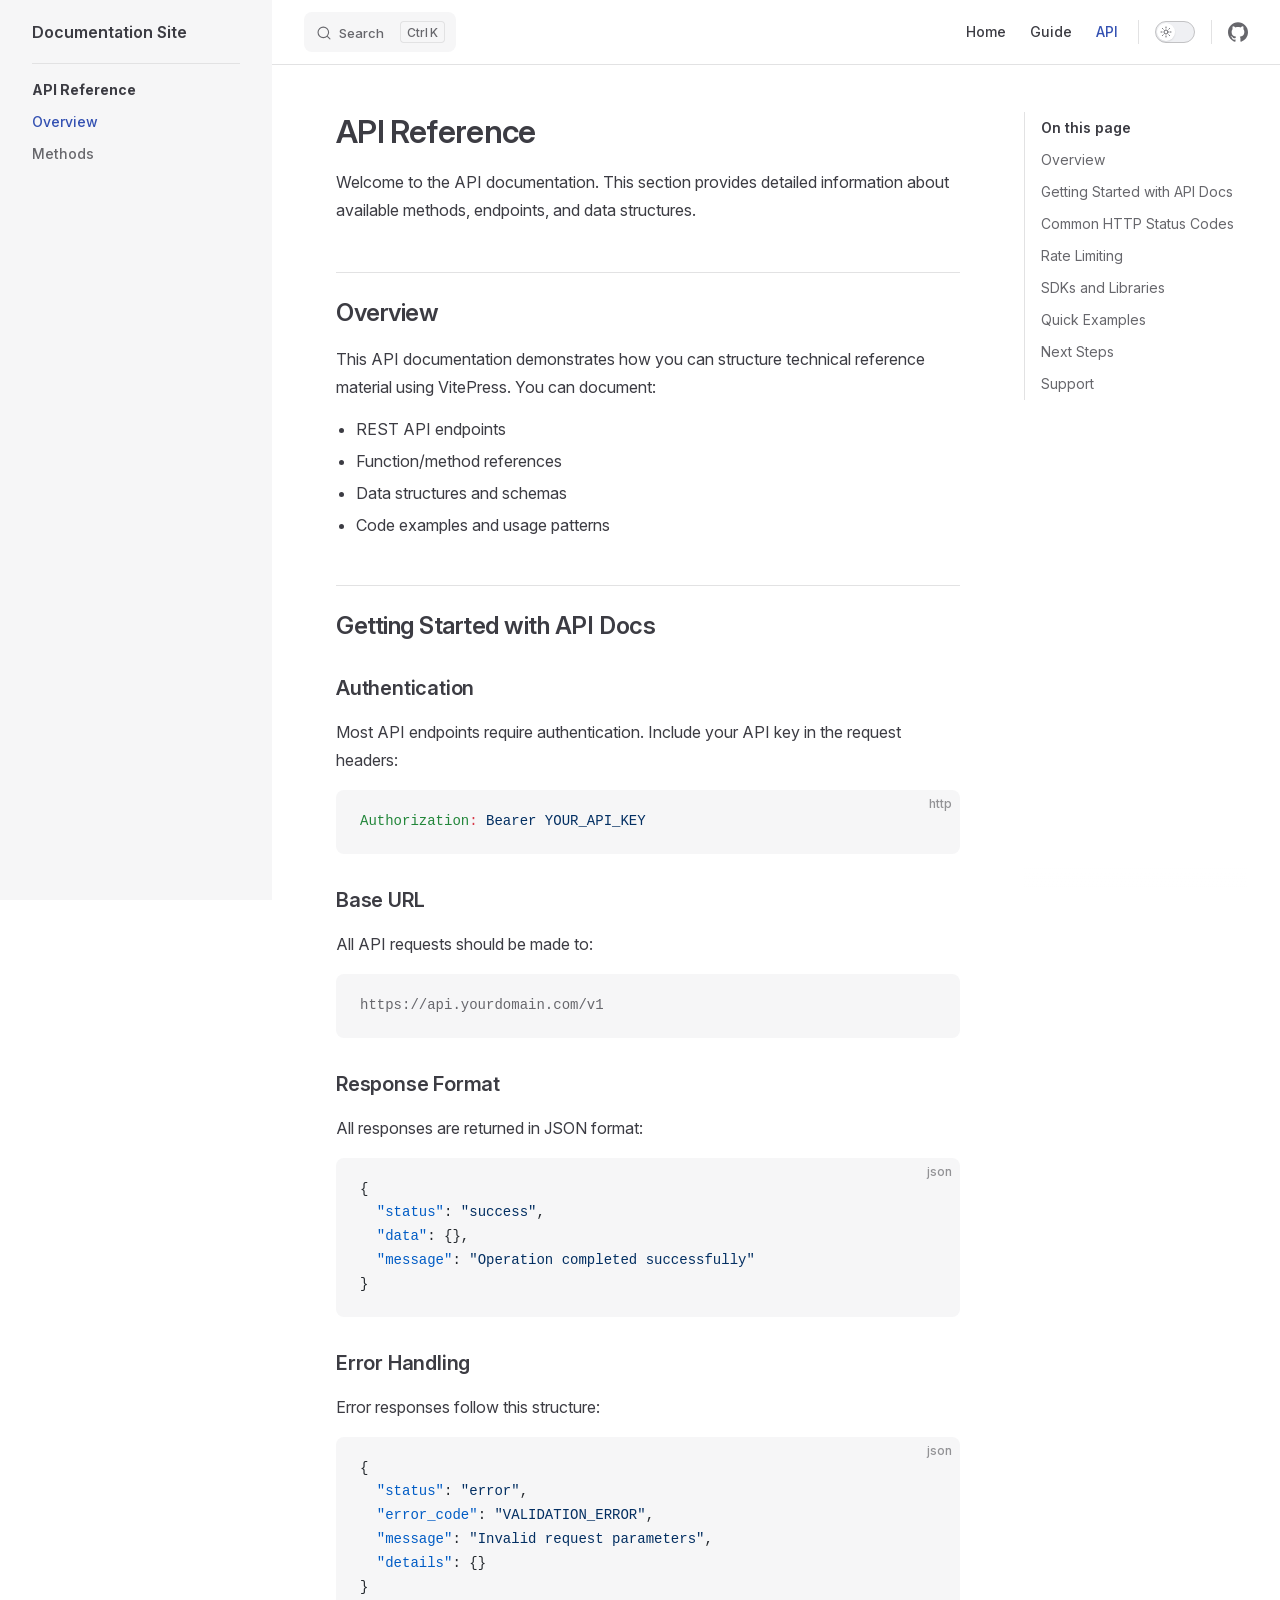
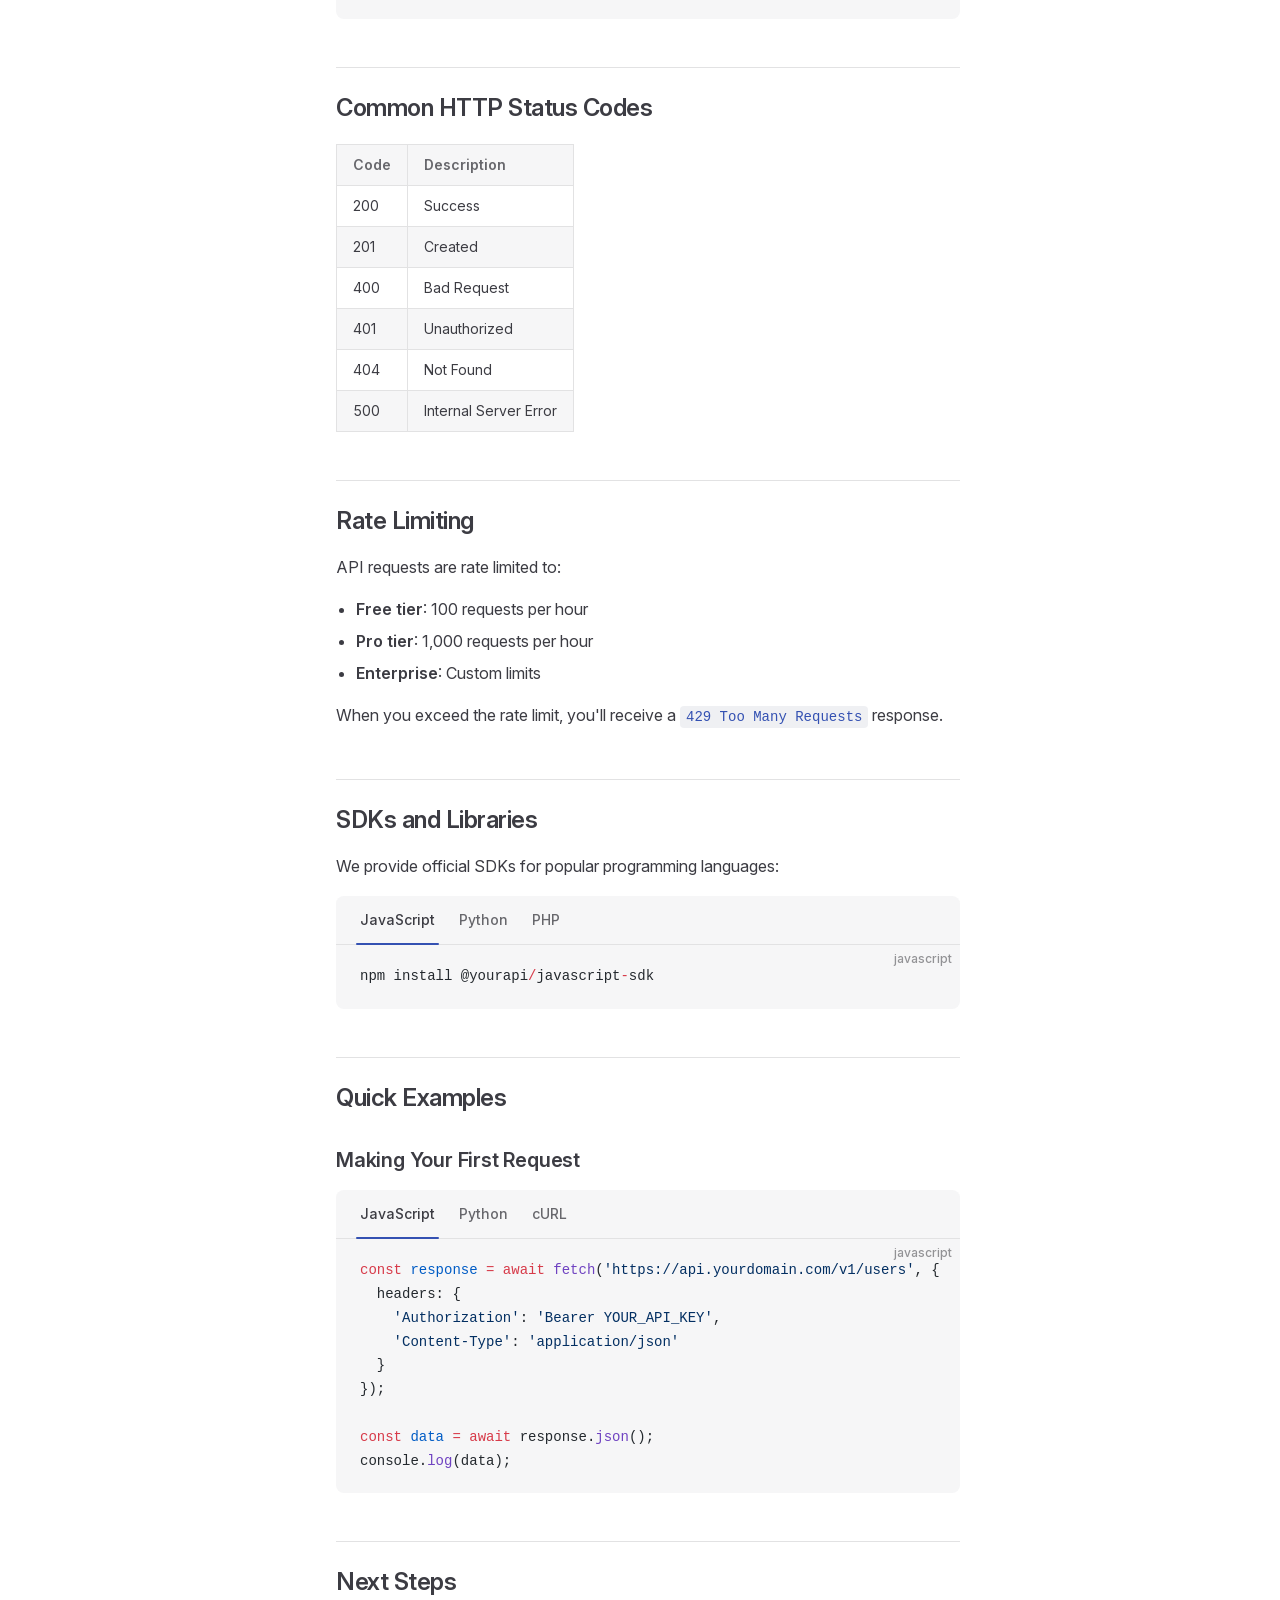
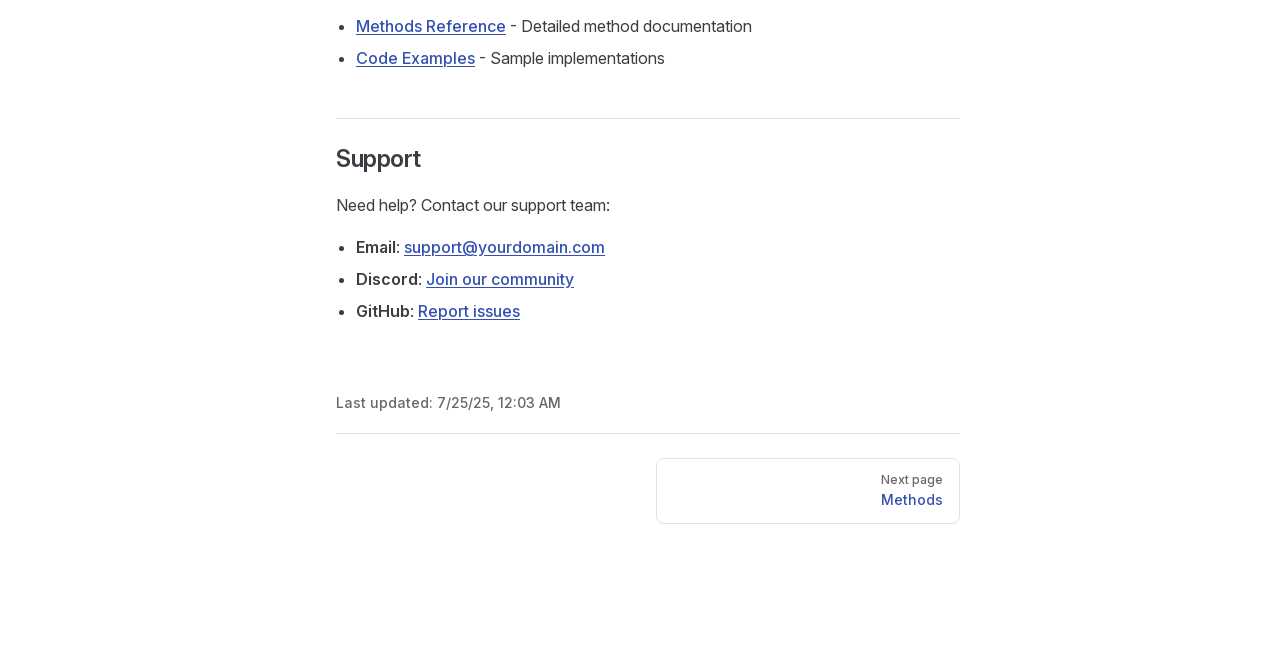
==== api/index.html @ 9bc7147f "Deploy documentation - 2025-07-24 17:13:26" ====
<!DOCTYPE html>
<html lang="en-US" dir="ltr">
  <head>
    <meta charset="utf-8">
    <meta name="viewport" content="width=device-width,initial-scale=1">
    <title>API Reference | Documentation Site</title>
    <meta name="description" content="A VitePress documentation site">
    <meta name="generator" content="VitePress v1.6.3">
    <link rel="preload stylesheet" href="/assets/style.qp7qGaqN.css" as="style">
    <link rel="preload stylesheet" href="/vp-icons.css" as="style">
    
    <script type="module" src="/assets/app.B1MjW492.js"></script>
    <link rel="preload" href="/assets/inter-roman-latin.Di8DUHzh.woff2" as="font" type="font/woff2" crossorigin="">
    <link rel="modulepreload" href="/assets/chunks/theme.CQ7E8617.js">
    <link rel="modulepreload" href="/assets/chunks/framework.S-Qvb3wi.js">
    <link rel="modulepreload" href="/assets/api_index.md.C1-LeH94.lean.js">
    <script id="check-dark-mode">(()=>{const e=localStorage.getItem("vitepress-theme-appearance")||"auto",a=window.matchMedia("(prefers-color-scheme: dark)").matches;(!e||e==="auto"?a:e==="dark")&&document.documentElement.classList.add("dark")})();</script>
    <script id="check-mac-os">document.documentElement.classList.toggle("mac",/Mac|iPhone|iPod|iPad/i.test(navigator.platform));</script>
  </head>
  <body>
    <div id="app"><div class="Layout" data-v-d8b57b2d><!--[--><!--]--><!--[--><span tabindex="-1" data-v-fcbfc0e0></span><a href="#VPContent" class="VPSkipLink visually-hidden" data-v-fcbfc0e0>Skip to content</a><!--]--><!----><header class="VPNav" data-v-d8b57b2d data-v-7ad780c2><div class="VPNavBar" data-v-7ad780c2 data-v-9fd4d1dd><div class="wrapper" data-v-9fd4d1dd><div class="container" data-v-9fd4d1dd><div class="title" data-v-9fd4d1dd><div class="VPNavBarTitle has-sidebar" data-v-9fd4d1dd data-v-9f43907a><a class="title" href="/" data-v-9f43907a><!--[--><!--]--><!----><span data-v-9f43907a>Documentation Site</span><!--[--><!--]--></a></div></div><div class="content" data-v-9fd4d1dd><div class="content-body" data-v-9fd4d1dd><!--[--><!--]--><div class="VPNavBarSearch search" data-v-9fd4d1dd><!--[--><!----><div id="local-search"><button type="button" class="DocSearch DocSearch-Button" aria-label="Search"><span class="DocSearch-Button-Container"><span class="vp-icon DocSearch-Search-Icon"></span><span class="DocSearch-Button-Placeholder">Search</span></span><span class="DocSearch-Button-Keys"><kbd class="DocSearch-Button-Key"></kbd><kbd class="DocSearch-Button-Key">K</kbd></span></button></div><!--]--></div><nav aria-labelledby="main-nav-aria-label" class="VPNavBarMenu menu" data-v-9fd4d1dd data-v-afb2845e><span id="main-nav-aria-label" class="visually-hidden" data-v-afb2845e> Main Navigation </span><!--[--><!--[--><a class="VPLink link VPNavBarMenuLink" href="/" tabindex="0" data-v-afb2845e data-v-815115f5><!--[--><span data-v-815115f5>Home</span><!--]--></a><!--]--><!--[--><a class="VPLink link VPNavBarMenuLink" href="/guide/" tabindex="0" data-v-afb2845e data-v-815115f5><!--[--><span data-v-815115f5>Guide</span><!--]--></a><!--]--><!--[--><a class="VPLink link VPNavBarMenuLink active" href="/api/" tabindex="0" data-v-afb2845e data-v-815115f5><!--[--><span data-v-815115f5>API</span><!--]--></a><!--]--><!--]--></nav><!----><div class="VPNavBarAppearance appearance" data-v-9fd4d1dd data-v-3f90c1a5><button class="VPSwitch VPSwitchAppearance" type="button" role="switch" title aria-checked="false" data-v-3f90c1a5 data-v-be9742d9 data-v-b4ccac88><span class="check" data-v-b4ccac88><span class="icon" data-v-b4ccac88><!--[--><span class="vpi-sun sun" data-v-be9742d9></span><span class="vpi-moon moon" data-v-be9742d9></span><!--]--></span></span></button></div><div class="VPSocialLinks VPNavBarSocialLinks social-links" data-v-9fd4d1dd data-v-ef6192dc data-v-e71e869c><!--[--><a class="VPSocialLink no-icon" href="https://github.com/SmooSenseAI/sense-table-doc" aria-label="github" target="_blank" rel="noopener" data-v-e71e869c data-v-60a9a2d3><span class="vpi-social-github"></span></a><!--]--></div><div class="VPFlyout VPNavBarExtra extra" data-v-9fd4d1dd data-v-f953d92f data-v-bfe7971f><button type="button" class="button" aria-haspopup="true" aria-expanded="false" aria-label="extra navigation" data-v-bfe7971f><span class="vpi-more-horizontal icon" data-v-bfe7971f></span></button><div class="menu" data-v-bfe7971f><div class="VPMenu" data-v-bfe7971f data-v-20ed86d6><!----><!--[--><!--[--><!----><div class="group" data-v-f953d92f><div class="item appearance" data-v-f953d92f><p class="label" data-v-f953d92f>Appearance</p><div class="appearance-action" data-v-f953d92f><button class="VPSwitch VPSwitchAppearance" type="button" role="switch" title aria-checked="false" data-v-f953d92f data-v-be9742d9 data-v-b4ccac88><span class="check" data-v-b4ccac88><span class="icon" data-v-b4ccac88><!--[--><span class="vpi-sun sun" data-v-be9742d9></span><span class="vpi-moon moon" data-v-be9742d9></span><!--]--></span></span></button></div></div></div><div class="group" data-v-f953d92f><div class="item social-links" data-v-f953d92f><div class="VPSocialLinks social-links-list" data-v-f953d92f data-v-e71e869c><!--[--><a class="VPSocialLink no-icon" href="https://github.com/SmooSenseAI/sense-table-doc" aria-label="github" target="_blank" rel="noopener" data-v-e71e869c data-v-60a9a2d3><span class="vpi-social-github"></span></a><!--]--></div></div></div><!--]--><!--]--></div></div></div><!--[--><!--]--><button type="button" class="VPNavBarHamburger hamburger" aria-label="mobile navigation" aria-expanded="false" aria-controls="VPNavScreen" data-v-9fd4d1dd data-v-6bee1efd><span class="container" data-v-6bee1efd><span class="top" data-v-6bee1efd></span><span class="middle" data-v-6bee1efd></span><span class="bottom" data-v-6bee1efd></span></span></button></div></div></div></div><div class="divider" data-v-9fd4d1dd><div class="divider-line" data-v-9fd4d1dd></div></div></div><!----></header><div class="VPLocalNav has-sidebar empty" data-v-d8b57b2d data-v-2488c25a><div class="container" data-v-2488c25a><button class="menu" aria-expanded="false" aria-controls="VPSidebarNav" data-v-2488c25a><span class="vpi-align-left menu-icon" data-v-2488c25a></span><span class="menu-text" data-v-2488c25a>Menu</span></button><div class="VPLocalNavOutlineDropdown" style="--vp-vh:0px;" data-v-2488c25a data-v-6b867909><button data-v-6b867909>Return to top</button><!----></div></div></div><aside class="VPSidebar" data-v-d8b57b2d data-v-42c4c606><div class="curtain" data-v-42c4c606></div><nav class="nav" id="VPSidebarNav" aria-labelledby="sidebar-aria-label" tabindex="-1" data-v-42c4c606><span class="visually-hidden" id="sidebar-aria-label" data-v-42c4c606> Sidebar Navigation </span><!--[--><!--]--><!--[--><div class="no-transition group" data-v-51288d80><section class="VPSidebarItem level-0 has-active" data-v-51288d80 data-v-0009425e><div class="item" role="button" tabindex="0" data-v-0009425e><div class="indicator" data-v-0009425e></div><h2 class="text" data-v-0009425e>API Reference</h2><!----></div><div class="items" data-v-0009425e><!--[--><div class="VPSidebarItem level-1 is-link" data-v-0009425e data-v-0009425e><div class="item" data-v-0009425e><div class="indicator" data-v-0009425e></div><a class="VPLink link link" href="/api/" data-v-0009425e><!--[--><p class="text" data-v-0009425e>Overview</p><!--]--></a><!----></div><!----></div><div class="VPSidebarItem level-1 is-link" data-v-0009425e data-v-0009425e><div class="item" data-v-0009425e><div class="indicator" data-v-0009425e></div><a class="VPLink link link" href="/api/methods" data-v-0009425e><!--[--><p class="text" data-v-0009425e>Methods</p><!--]--></a><!----></div><!----></div><!--]--></div></section></div><!--]--><!--[--><!--]--></nav></aside><div class="VPContent has-sidebar" id="VPContent" data-v-d8b57b2d data-v-9a6c75ad><div class="VPDoc has-sidebar has-aside" data-v-9a6c75ad data-v-e6f2a212><!--[--><!--]--><div class="container" data-v-e6f2a212><div class="aside" data-v-e6f2a212><div class="aside-curtain" data-v-e6f2a212></div><div class="aside-container" data-v-e6f2a212><div class="aside-content" data-v-e6f2a212><div class="VPDocAside" data-v-e6f2a212 data-v-cb998dce><!--[--><!--]--><!--[--><!--]--><nav aria-labelledby="doc-outline-aria-label" class="VPDocAsideOutline" data-v-cb998dce data-v-f610f197><div class="content" data-v-f610f197><div class="outline-marker" data-v-f610f197></div><div aria-level="2" class="outline-title" id="doc-outline-aria-label" role="heading" data-v-f610f197>On this page</div><ul class="VPDocOutlineItem root" data-v-f610f197 data-v-53c99d69><!--[--><!--]--></ul></div></nav><!--[--><!--]--><div class="spacer" data-v-cb998dce></div><!--[--><!--]--><!----><!--[--><!--]--><!--[--><!--]--></div></div></div></div><div class="content" data-v-e6f2a212><div class="content-container" data-v-e6f2a212><!--[--><!--]--><main class="main" data-v-e6f2a212><div style="position:relative;" class="vp-doc _api_" data-v-e6f2a212><div><h1 id="api-reference" tabindex="-1">API Reference <a class="header-anchor" href="#api-reference" aria-label="Permalink to &quot;API Reference&quot;">​</a></h1><p>Welcome to the API documentation. This section provides detailed information about available methods, endpoints, and data structures.</p><h2 id="overview" tabindex="-1">Overview <a class="header-anchor" href="#overview" aria-label="Permalink to &quot;Overview&quot;">​</a></h2><p>This API documentation demonstrates how you can structure technical reference material using VitePress. You can document:</p><ul><li>REST API endpoints</li><li>Function/method references</li><li>Data structures and schemas</li><li>Code examples and usage patterns</li></ul><h2 id="getting-started-with-api-docs" tabindex="-1">Getting Started with API Docs <a class="header-anchor" href="#getting-started-with-api-docs" aria-label="Permalink to &quot;Getting Started with API Docs&quot;">​</a></h2><h3 id="authentication" tabindex="-1">Authentication <a class="header-anchor" href="#authentication" aria-label="Permalink to &quot;Authentication&quot;">​</a></h3><p>Most API endpoints require authentication. Include your API key in the request headers:</p><div class="language-http vp-adaptive-theme"><button title="Copy Code" class="copy"></button><span class="lang">http</span><pre class="shiki shiki-themes github-light github-dark vp-code" tabindex="0"><code><span class="line"><span style="--shiki-light:#22863A;--shiki-dark:#85E89D;">Authorization</span><span style="--shiki-light:#D73A49;--shiki-dark:#F97583;">:</span><span style="--shiki-light:#032F62;--shiki-dark:#9ECBFF;"> Bearer YOUR_API_KEY</span></span></code></pre></div><h3 id="base-url" tabindex="-1">Base URL <a class="header-anchor" href="#base-url" aria-label="Permalink to &quot;Base URL&quot;">​</a></h3><p>All API requests should be made to:</p><div class="language- vp-adaptive-theme"><button title="Copy Code" class="copy"></button><span class="lang"></span><pre class="shiki shiki-themes github-light github-dark vp-code" tabindex="0"><code><span class="line"><span>https://api.yourdomain.com/v1</span></span></code></pre></div><h3 id="response-format" tabindex="-1">Response Format <a class="header-anchor" href="#response-format" aria-label="Permalink to &quot;Response Format&quot;">​</a></h3><p>All responses are returned in JSON format:</p><div class="language-json vp-adaptive-theme"><button title="Copy Code" class="copy"></button><span class="lang">json</span><pre class="shiki shiki-themes github-light github-dark vp-code" tabindex="0"><code><span class="line"><span style="--shiki-light:#24292E;--shiki-dark:#E1E4E8;">{</span></span>
<span class="line"><span style="--shiki-light:#005CC5;--shiki-dark:#79B8FF;">  &quot;status&quot;</span><span style="--shiki-light:#24292E;--shiki-dark:#E1E4E8;">: </span><span style="--shiki-light:#032F62;--shiki-dark:#9ECBFF;">&quot;success&quot;</span><span style="--shiki-light:#24292E;--shiki-dark:#E1E4E8;">,</span></span>
<span class="line"><span style="--shiki-light:#005CC5;--shiki-dark:#79B8FF;">  &quot;data&quot;</span><span style="--shiki-light:#24292E;--shiki-dark:#E1E4E8;">: {},</span></span>
<span class="line"><span style="--shiki-light:#005CC5;--shiki-dark:#79B8FF;">  &quot;message&quot;</span><span style="--shiki-light:#24292E;--shiki-dark:#E1E4E8;">: </span><span style="--shiki-light:#032F62;--shiki-dark:#9ECBFF;">&quot;Operation completed successfully&quot;</span></span>
<span class="line"><span style="--shiki-light:#24292E;--shiki-dark:#E1E4E8;">}</span></span></code></pre></div><h3 id="error-handling" tabindex="-1">Error Handling <a class="header-anchor" href="#error-handling" aria-label="Permalink to &quot;Error Handling&quot;">​</a></h3><p>Error responses follow this structure:</p><div class="language-json vp-adaptive-theme"><button title="Copy Code" class="copy"></button><span class="lang">json</span><pre class="shiki shiki-themes github-light github-dark vp-code" tabindex="0"><code><span class="line"><span style="--shiki-light:#24292E;--shiki-dark:#E1E4E8;">{</span></span>
<span class="line"><span style="--shiki-light:#005CC5;--shiki-dark:#79B8FF;">  &quot;status&quot;</span><span style="--shiki-light:#24292E;--shiki-dark:#E1E4E8;">: </span><span style="--shiki-light:#032F62;--shiki-dark:#9ECBFF;">&quot;error&quot;</span><span style="--shiki-light:#24292E;--shiki-dark:#E1E4E8;">,</span></span>
<span class="line"><span style="--shiki-light:#005CC5;--shiki-dark:#79B8FF;">  &quot;error_code&quot;</span><span style="--shiki-light:#24292E;--shiki-dark:#E1E4E8;">: </span><span style="--shiki-light:#032F62;--shiki-dark:#9ECBFF;">&quot;VALIDATION_ERROR&quot;</span><span style="--shiki-light:#24292E;--shiki-dark:#E1E4E8;">,</span></span>
<span class="line"><span style="--shiki-light:#005CC5;--shiki-dark:#79B8FF;">  &quot;message&quot;</span><span style="--shiki-light:#24292E;--shiki-dark:#E1E4E8;">: </span><span style="--shiki-light:#032F62;--shiki-dark:#9ECBFF;">&quot;Invalid request parameters&quot;</span><span style="--shiki-light:#24292E;--shiki-dark:#E1E4E8;">,</span></span>
<span class="line"><span style="--shiki-light:#005CC5;--shiki-dark:#79B8FF;">  &quot;details&quot;</span><span style="--shiki-light:#24292E;--shiki-dark:#E1E4E8;">: {}</span></span>
<span class="line"><span style="--shiki-light:#24292E;--shiki-dark:#E1E4E8;">}</span></span></code></pre></div><h2 id="common-http-status-codes" tabindex="-1">Common HTTP Status Codes <a class="header-anchor" href="#common-http-status-codes" aria-label="Permalink to &quot;Common HTTP Status Codes&quot;">​</a></h2><table tabindex="0"><thead><tr><th>Code</th><th>Description</th></tr></thead><tbody><tr><td>200</td><td>Success</td></tr><tr><td>201</td><td>Created</td></tr><tr><td>400</td><td>Bad Request</td></tr><tr><td>401</td><td>Unauthorized</td></tr><tr><td>404</td><td>Not Found</td></tr><tr><td>500</td><td>Internal Server Error</td></tr></tbody></table><h2 id="rate-limiting" tabindex="-1">Rate Limiting <a class="header-anchor" href="#rate-limiting" aria-label="Permalink to &quot;Rate Limiting&quot;">​</a></h2><p>API requests are rate limited to:</p><ul><li><strong>Free tier</strong>: 100 requests per hour</li><li><strong>Pro tier</strong>: 1,000 requests per hour</li><li><strong>Enterprise</strong>: Custom limits</li></ul><p>When you exceed the rate limit, you&#39;ll receive a <code>429 Too Many Requests</code> response.</p><h2 id="sdks-and-libraries" tabindex="-1">SDKs and Libraries <a class="header-anchor" href="#sdks-and-libraries" aria-label="Permalink to &quot;SDKs and Libraries&quot;">​</a></h2><p>We provide official SDKs for popular programming languages:</p><div class="vp-code-group vp-adaptive-theme"><div class="tabs"><input type="radio" name="group-3hYub" id="tab-YQcXtUs" checked><label data-title="JavaScript" for="tab-YQcXtUs">JavaScript</label><input type="radio" name="group-3hYub" id="tab-XOoTg2x"><label data-title="Python" for="tab-XOoTg2x">Python</label><input type="radio" name="group-3hYub" id="tab-ECyIkz9"><label data-title="PHP" for="tab-ECyIkz9">PHP</label></div><div class="blocks"><div class="language-javascript vp-adaptive-theme active"><button title="Copy Code" class="copy"></button><span class="lang">javascript</span><pre class="shiki shiki-themes github-light github-dark vp-code" tabindex="0"><code><span class="line"><span style="--shiki-light:#24292E;--shiki-dark:#E1E4E8;">npm install @yourapi</span><span style="--shiki-light:#D73A49;--shiki-dark:#F97583;">/</span><span style="--shiki-light:#24292E;--shiki-dark:#E1E4E8;">javascript</span><span style="--shiki-light:#D73A49;--shiki-dark:#F97583;">-</span><span style="--shiki-light:#24292E;--shiki-dark:#E1E4E8;">sdk</span></span></code></pre></div><div class="language-python vp-adaptive-theme"><button title="Copy Code" class="copy"></button><span class="lang">python</span><pre class="shiki shiki-themes github-light github-dark vp-code" tabindex="0"><code><span class="line"><span style="--shiki-light:#24292E;--shiki-dark:#E1E4E8;">pip install yourapi</span><span style="--shiki-light:#D73A49;--shiki-dark:#F97583;">-</span><span style="--shiki-light:#24292E;--shiki-dark:#E1E4E8;">python</span><span style="--shiki-light:#D73A49;--shiki-dark:#F97583;">-</span><span style="--shiki-light:#24292E;--shiki-dark:#E1E4E8;">sdk</span></span></code></pre></div><div class="language-php vp-adaptive-theme"><button title="Copy Code" class="copy"></button><span class="lang">php</span><pre class="shiki shiki-themes github-light github-dark vp-code" tabindex="0"><code><span class="line"><span style="--shiki-light:#005CC5;--shiki-dark:#79B8FF;">composer</span><span style="--shiki-light:#D73A49;--shiki-dark:#F97583;"> require</span><span style="--shiki-light:#005CC5;--shiki-dark:#79B8FF;"> yourapi</span><span style="--shiki-light:#D73A49;--shiki-dark:#F97583;">/</span><span style="--shiki-light:#005CC5;--shiki-dark:#79B8FF;">php</span><span style="--shiki-light:#D73A49;--shiki-dark:#F97583;">-</span><span style="--shiki-light:#005CC5;--shiki-dark:#79B8FF;">sdk</span></span></code></pre></div></div></div><h2 id="quick-examples" tabindex="-1">Quick Examples <a class="header-anchor" href="#quick-examples" aria-label="Permalink to &quot;Quick Examples&quot;">​</a></h2><h3 id="making-your-first-request" tabindex="-1">Making Your First Request <a class="header-anchor" href="#making-your-first-request" aria-label="Permalink to &quot;Making Your First Request&quot;">​</a></h3><div class="vp-code-group vp-adaptive-theme"><div class="tabs"><input type="radio" name="group-wmbyU" id="tab-gVQF988" checked><label data-title="JavaScript" for="tab-gVQF988">JavaScript</label><input type="radio" name="group-wmbyU" id="tab-8UqFPob"><label data-title="Python" for="tab-8UqFPob">Python</label><input type="radio" name="group-wmbyU" id="tab-QsQl13e"><label data-title="cURL" for="tab-QsQl13e">cURL</label></div><div class="blocks"><div class="language-javascript vp-adaptive-theme active"><button title="Copy Code" class="copy"></button><span class="lang">javascript</span><pre class="shiki shiki-themes github-light github-dark vp-code" tabindex="0"><code><span class="line"><span style="--shiki-light:#D73A49;--shiki-dark:#F97583;">const</span><span style="--shiki-light:#005CC5;--shiki-dark:#79B8FF;"> response</span><span style="--shiki-light:#D73A49;--shiki-dark:#F97583;"> =</span><span style="--shiki-light:#D73A49;--shiki-dark:#F97583;"> await</span><span style="--shiki-light:#6F42C1;--shiki-dark:#B392F0;"> fetch</span><span style="--shiki-light:#24292E;--shiki-dark:#E1E4E8;">(</span><span style="--shiki-light:#032F62;--shiki-dark:#9ECBFF;">&#39;https://api.yourdomain.com/v1/users&#39;</span><span style="--shiki-light:#24292E;--shiki-dark:#E1E4E8;">, {</span></span>
<span class="line"><span style="--shiki-light:#24292E;--shiki-dark:#E1E4E8;">  headers: {</span></span>
<span class="line"><span style="--shiki-light:#032F62;--shiki-dark:#9ECBFF;">    &#39;Authorization&#39;</span><span style="--shiki-light:#24292E;--shiki-dark:#E1E4E8;">: </span><span style="--shiki-light:#032F62;--shiki-dark:#9ECBFF;">&#39;Bearer YOUR_API_KEY&#39;</span><span style="--shiki-light:#24292E;--shiki-dark:#E1E4E8;">,</span></span>
<span class="line"><span style="--shiki-light:#032F62;--shiki-dark:#9ECBFF;">    &#39;Content-Type&#39;</span><span style="--shiki-light:#24292E;--shiki-dark:#E1E4E8;">: </span><span style="--shiki-light:#032F62;--shiki-dark:#9ECBFF;">&#39;application/json&#39;</span></span>
<span class="line"><span style="--shiki-light:#24292E;--shiki-dark:#E1E4E8;">  }</span></span>
<span class="line"><span style="--shiki-light:#24292E;--shiki-dark:#E1E4E8;">});</span></span>
<span class="line"></span>
<span class="line"><span style="--shiki-light:#D73A49;--shiki-dark:#F97583;">const</span><span style="--shiki-light:#005CC5;--shiki-dark:#79B8FF;"> data</span><span style="--shiki-light:#D73A49;--shiki-dark:#F97583;"> =</span><span style="--shiki-light:#D73A49;--shiki-dark:#F97583;"> await</span><span style="--shiki-light:#24292E;--shiki-dark:#E1E4E8;"> response.</span><span style="--shiki-light:#6F42C1;--shiki-dark:#B392F0;">json</span><span style="--shiki-light:#24292E;--shiki-dark:#E1E4E8;">();</span></span>
<span class="line"><span style="--shiki-light:#24292E;--shiki-dark:#E1E4E8;">console.</span><span style="--shiki-light:#6F42C1;--shiki-dark:#B392F0;">log</span><span style="--shiki-light:#24292E;--shiki-dark:#E1E4E8;">(data);</span></span></code></pre></div><div class="language-python vp-adaptive-theme"><button title="Copy Code" class="copy"></button><span class="lang">python</span><pre class="shiki shiki-themes github-light github-dark vp-code" tabindex="0"><code><span class="line"><span style="--shiki-light:#D73A49;--shiki-dark:#F97583;">import</span><span style="--shiki-light:#24292E;--shiki-dark:#E1E4E8;"> requests</span></span>
<span class="line"></span>
<span class="line"><span style="--shiki-light:#24292E;--shiki-dark:#E1E4E8;">headers </span><span style="--shiki-light:#D73A49;--shiki-dark:#F97583;">=</span><span style="--shiki-light:#24292E;--shiki-dark:#E1E4E8;"> {</span></span>
<span class="line"><span style="--shiki-light:#032F62;--shiki-dark:#9ECBFF;">    &#39;Authorization&#39;</span><span style="--shiki-light:#24292E;--shiki-dark:#E1E4E8;">: </span><span style="--shiki-light:#032F62;--shiki-dark:#9ECBFF;">&#39;Bearer YOUR_API_KEY&#39;</span><span style="--shiki-light:#24292E;--shiki-dark:#E1E4E8;">,</span></span>
<span class="line"><span style="--shiki-light:#032F62;--shiki-dark:#9ECBFF;">    &#39;Content-Type&#39;</span><span style="--shiki-light:#24292E;--shiki-dark:#E1E4E8;">: </span><span style="--shiki-light:#032F62;--shiki-dark:#9ECBFF;">&#39;application/json&#39;</span></span>
<span class="line"><span style="--shiki-light:#24292E;--shiki-dark:#E1E4E8;">}</span></span>
<span class="line"></span>
<span class="line"><span style="--shiki-light:#24292E;--shiki-dark:#E1E4E8;">response </span><span style="--shiki-light:#D73A49;--shiki-dark:#F97583;">=</span><span style="--shiki-light:#24292E;--shiki-dark:#E1E4E8;"> requests.get(</span><span style="--shiki-light:#032F62;--shiki-dark:#9ECBFF;">&#39;https://api.yourdomain.com/v1/users&#39;</span><span style="--shiki-light:#24292E;--shiki-dark:#E1E4E8;">, </span><span style="--shiki-light:#E36209;--shiki-dark:#FFAB70;">headers</span><span style="--shiki-light:#D73A49;--shiki-dark:#F97583;">=</span><span style="--shiki-light:#24292E;--shiki-dark:#E1E4E8;">headers)</span></span>
<span class="line"><span style="--shiki-light:#24292E;--shiki-dark:#E1E4E8;">data </span><span style="--shiki-light:#D73A49;--shiki-dark:#F97583;">=</span><span style="--shiki-light:#24292E;--shiki-dark:#E1E4E8;"> response.json()</span></span>
<span class="line"><span style="--shiki-light:#005CC5;--shiki-dark:#79B8FF;">print</span><span style="--shiki-light:#24292E;--shiki-dark:#E1E4E8;">(data)</span></span></code></pre></div><div class="language-curl vp-adaptive-theme"><button title="Copy Code" class="copy"></button><span class="lang">curl</span><pre class="shiki shiki-themes github-light github-dark vp-code" tabindex="0"><code><span class="line"><span>curl -X GET \</span></span>
<span class="line"><span>  &#39;https://api.yourdomain.com/v1/users&#39; \</span></span>
<span class="line"><span>  -H &#39;Authorization: Bearer YOUR_API_KEY&#39; \</span></span>
<span class="line"><span>  -H &#39;Content-Type: application/json&#39;</span></span></code></pre></div></div></div><h2 id="next-steps" tabindex="-1">Next Steps <a class="header-anchor" href="#next-steps" aria-label="Permalink to &quot;Next Steps&quot;">​</a></h2><ul><li><a href="/api/methods">Methods Reference</a> - Detailed method documentation</li><li><a href="https://github.com/SmooSenseAI/sense-table-doc/tree/main/examples" target="_blank" rel="noreferrer">Code Examples</a> - Sample implementations</li></ul><h2 id="support" tabindex="-1">Support <a class="header-anchor" href="#support" aria-label="Permalink to &quot;Support&quot;">​</a></h2><p>Need help? Contact our support team:</p><ul><li><strong>Email</strong>: <a href="mailto:support@yourdomain.com" target="_blank" rel="noreferrer">support@yourdomain.com</a></li><li><strong>Discord</strong>: <a href="https://discord.gg/your-server" target="_blank" rel="noreferrer">Join our community</a></li><li><strong>GitHub</strong>: <a href="https://github.com/SmooSenseAI/sense-table-doc/issues" target="_blank" rel="noreferrer">Report issues</a></li></ul></div></div></main><footer class="VPDocFooter" data-v-e6f2a212 data-v-1bcd8184><!--[--><!--]--><div class="edit-info" data-v-1bcd8184><!----><div class="last-updated" data-v-1bcd8184><p class="VPLastUpdated" data-v-1bcd8184 data-v-1bb0c8a8>Last updated: <time datetime="2025-07-25T00:03:23.000Z" data-v-1bb0c8a8></time></p></div></div><nav class="prev-next" aria-labelledby="doc-footer-aria-label" data-v-1bcd8184><span class="visually-hidden" id="doc-footer-aria-label" data-v-1bcd8184>Pager</span><div class="pager" data-v-1bcd8184><!----></div><div class="pager" data-v-1bcd8184><a class="VPLink link pager-link next" href="/api/methods" data-v-1bcd8184><!--[--><span class="desc" data-v-1bcd8184>Next page</span><span class="title" data-v-1bcd8184>Methods</span><!--]--></a></div></nav></footer><!--[--><!--]--></div></div></div><!--[--><!--]--></div></div><footer class="VPFooter has-sidebar" data-v-d8b57b2d data-v-566314d4><div class="container" data-v-566314d4><p class="message" data-v-566314d4>Released under the MIT License.</p><p class="copyright" data-v-566314d4>Copyright © 2024</p></div></footer><!--[--><!--]--></div></div>
    <script>window.__VP_HASH_MAP__=JSON.parse("{\"api_index.md\":\"C1-LeH94\",\"api_methods.md\":\"DYzZcr83\",\"guide_configuration.md\":\"DzNbH4d9\",\"guide_index.md\":\"DT-qyWfF\",\"guide_installation.md\":\"Ddfhg83A\",\"index.md\":\"BLoaq0x2\",\"readme.md\":\"0QteBjTn\"}");window.__VP_SITE_DATA__=JSON.parse("{\"lang\":\"en-US\",\"dir\":\"ltr\",\"title\":\"Documentation Site\",\"description\":\"A VitePress documentation site\",\"base\":\"/\",\"head\":[],\"router\":{\"prefetchLinks\":true},\"appearance\":true,\"themeConfig\":{\"nav\":[{\"text\":\"Home\",\"link\":\"/\"},{\"text\":\"Guide\",\"link\":\"/guide/\"},{\"text\":\"API\",\"link\":\"/api/\"}],\"sidebar\":{\"/guide/\":[{\"text\":\"Guide\",\"items\":[{\"text\":\"Getting Started\",\"link\":\"/guide/\"},{\"text\":\"Installation\",\"link\":\"/guide/installation\"},{\"text\":\"Configuration\",\"link\":\"/guide/configuration\"}]}],\"/api/\":[{\"text\":\"API Reference\",\"items\":[{\"text\":\"Overview\",\"link\":\"/api/\"},{\"text\":\"Methods\",\"link\":\"/api/methods\"}]}]},\"socialLinks\":[{\"icon\":\"github\",\"link\":\"https://github.com/SmooSenseAI/sense-table-doc\"}],\"footer\":{\"message\":\"Released under the MIT License.\",\"copyright\":\"Copyright © 2024\"},\"search\":{\"provider\":\"local\"}},\"locales\":{},\"scrollOffset\":134,\"cleanUrls\":true}");</script>
    
  </body>
</html>
---- assets/style.qp7qGaqN.css ----
@font-face{font-family:Inter;font-style:normal;font-weight:100 900;font-display:swap;src:url(/assets/inter-roman-cyrillic-ext.BBPuwvHQ.woff2) format("woff2");unicode-range:U+0460-052F,U+1C80-1C88,U+20B4,U+2DE0-2DFF,U+A640-A69F,U+FE2E-FE2F}@font-face{font-family:Inter;font-style:normal;font-weight:100 900;font-display:swap;src:url(/assets/inter-roman-cyrillic.C5lxZ8CY.woff2) format("woff2");unicode-range:U+0301,U+0400-045F,U+0490-0491,U+04B0-04B1,U+2116}@font-face{font-family:Inter;font-style:normal;font-weight:100 900;font-display:swap;src:url(/assets/inter-roman-greek-ext.CqjqNYQ-.woff2) format("woff2");unicode-range:U+1F00-1FFF}@font-face{font-family:Inter;font-style:normal;font-weight:100 900;font-display:swap;src:url(/assets/inter-roman-greek.BBVDIX6e.woff2) format("woff2");unicode-range:U+0370-0377,U+037A-037F,U+0384-038A,U+038C,U+038E-03A1,U+03A3-03FF}@font-face{font-family:Inter;font-style:normal;font-weight:100 900;font-display:swap;src:url(/assets/inter-roman-vietnamese.BjW4sHH5.woff2) format("woff2");unicode-range:U+0102-0103,U+0110-0111,U+0128-0129,U+0168-0169,U+01A0-01A1,U+01AF-01B0,U+0300-0301,U+0303-0304,U+0308-0309,U+0323,U+0329,U+1EA0-1EF9,U+20AB}@font-face{font-family:Inter;font-style:normal;font-weight:100 900;font-display:swap;src:url(/assets/inter-roman-latin-ext.4ZJIpNVo.woff2) format("woff2");unicode-range:U+0100-02AF,U+0304,U+0308,U+0329,U+1E00-1E9F,U+1EF2-1EFF,U+2020,U+20A0-20AB,U+20AD-20C0,U+2113,U+2C60-2C7F,U+A720-A7FF}@font-face{font-family:Inter;font-style:normal;font-weight:100 900;font-display:swap;src:url(/assets/inter-roman-latin.Di8DUHzh.woff2) format("woff2");unicode-range:U+0000-00FF,U+0131,U+0152-0153,U+02BB-02BC,U+02C6,U+02DA,U+02DC,U+0304,U+0308,U+0329,U+2000-206F,U+2074,U+20AC,U+2122,U+2191,U+2193,U+2212,U+2215,U+FEFF,U+FFFD}@font-face{font-family:Inter;font-style:italic;font-weight:100 900;font-display:swap;src:url(/assets/inter-italic-cyrillic-ext.r48I6akx.woff2) format("woff2");unicode-range:U+0460-052F,U+1C80-1C88,U+20B4,U+2DE0-2DFF,U+A640-A69F,U+FE2E-FE2F}@font-face{font-family:Inter;font-style:italic;font-weight:100 900;font-display:swap;src:url(/assets/inter-italic-cyrillic.By2_1cv3.woff2) format("woff2");unicode-range:U+0301,U+0400-045F,U+0490-0491,U+04B0-04B1,U+2116}@font-face{font-family:Inter;font-style:italic;font-weight:100 900;font-display:swap;src:url(/assets/inter-italic-greek-ext.1u6EdAuj.woff2) format("woff2");unicode-range:U+1F00-1FFF}@font-face{font-family:Inter;font-style:italic;font-weight:100 900;font-display:swap;src:url(/assets/inter-italic-greek.DJ8dCoTZ.woff2) format("woff2");unicode-range:U+0370-0377,U+037A-037F,U+0384-038A,U+038C,U+038E-03A1,U+03A3-03FF}@font-face{font-family:Inter;font-style:italic;font-weight:100 900;font-display:swap;src:url(/assets/inter-italic-vietnamese.BSbpV94h.woff2) format("woff2");unicode-range:U+0102-0103,U+0110-0111,U+0128-0129,U+0168-0169,U+01A0-01A1,U+01AF-01B0,U+0300-0301,U+0303-0304,U+0308-0309,U+0323,U+0329,U+1EA0-1EF9,U+20AB}@font-face{font-family:Inter;font-style:italic;font-weight:100 900;font-display:swap;src:url(/assets/inter-italic-latin-ext.CN1xVJS-.woff2) format("woff2");unicode-range:U+0100-02AF,U+0304,U+0308,U+0329,U+1E00-1E9F,U+1EF2-1EFF,U+2020,U+20A0-20AB,U+20AD-20C0,U+2113,U+2C60-2C7F,U+A720-A7FF}@font-face{font-family:Inter;font-style:italic;font-weight:100 900;font-display:swap;src:url(/assets/inter-italic-latin.C2AdPX0b.woff2) format("woff2");unicode-range:U+0000-00FF,U+0131,U+0152-0153,U+02BB-02BC,U+02C6,U+02DA,U+02DC,U+0304,U+0308,U+0329,U+2000-206F,U+2074,U+20AC,U+2122,U+2191,U+2193,U+2212,U+2215,U+FEFF,U+FFFD}@font-face{font-family:Punctuation SC;font-weight:400;src:local("PingFang SC Regular"),local("Noto Sans CJK SC"),local("Microsoft YaHei");unicode-range:U+201C,U+201D,U+2018,U+2019,U+2E3A,U+2014,U+2013,U+2026,U+00B7,U+007E,U+002F}@font-face{font-family:Punctuation SC;font-weight:500;src:local("PingFang SC Medium"),local("Noto Sans CJK SC"),local("Microsoft YaHei");unicode-range:U+201C,U+201D,U+2018,U+2019,U+2E3A,U+2014,U+2013,U+2026,U+00B7,U+007E,U+002F}@font-face{font-family:Punctuation SC;font-weight:600;src:local("PingFang SC Semibold"),local("Noto Sans CJK SC Bold"),local("Microsoft YaHei Bold");unicode-range:U+201C,U+201D,U+2018,U+2019,U+2E3A,U+2014,U+2013,U+2026,U+00B7,U+007E,U+002F}@font-face{font-family:Punctuation SC;font-weight:700;src:local("PingFang SC Semibold"),local("Noto Sans CJK SC Bold"),local("Microsoft YaHei Bold");unicode-range:U+201C,U+201D,U+2018,U+2019,U+2E3A,U+2014,U+2013,U+2026,U+00B7,U+007E,U+002F}:root{--vp-c-white: #ffffff;--vp-c-black: #000000;--vp-c-neutral: var(--vp-c-black);--vp-c-neutral-inverse: var(--vp-c-white)}.dark{--vp-c-neutral: var(--vp-c-white);--vp-c-neutral-inverse: var(--vp-c-black)}:root{--vp-c-gray-1: #dddde3;--vp-c-gray-2: #e4e4e9;--vp-c-gray-3: #ebebef;--vp-c-gray-soft: rgba(142, 150, 170, .14);--vp-c-indigo-1: #3451b2;--vp-c-indigo-2: #3a5ccc;--vp-c-indigo-3: #5672cd;--vp-c-indigo-soft: rgba(100, 108, 255, .14);--vp-c-purple-1: #6f42c1;--vp-c-purple-2: #7e4cc9;--vp-c-purple-3: #8e5cd9;--vp-c-purple-soft: rgba(159, 122, 234, .14);--vp-c-green-1: #18794e;--vp-c-green-2: #299764;--vp-c-green-3: #30a46c;--vp-c-green-soft: rgba(16, 185, 129, .14);--vp-c-yellow-1: #915930;--vp-c-yellow-2: #946300;--vp-c-yellow-3: #9f6a00;--vp-c-yellow-soft: rgba(234, 179, 8, .14);--vp-c-red-1: #b8272c;--vp-c-red-2: #d5393e;--vp-c-red-3: #e0575b;--vp-c-red-soft: rgba(244, 63, 94, .14);--vp-c-sponsor: #db2777}.dark{--vp-c-gray-1: #515c67;--vp-c-gray-2: #414853;--vp-c-gray-3: #32363f;--vp-c-gray-soft: rgba(101, 117, 133, .16);--vp-c-indigo-1: #a8b1ff;--vp-c-indigo-2: #5c73e7;--vp-c-indigo-3: #3e63dd;--vp-c-indigo-soft: rgba(100, 108, 255, .16);--vp-c-purple-1: #c8abfa;--vp-c-purple-2: #a879e6;--vp-c-purple-3: #8e5cd9;--vp-c-purple-soft: rgba(159, 122, 234, .16);--vp-c-green-1: #3dd68c;--vp-c-green-2: #30a46c;--vp-c-green-3: #298459;--vp-c-green-soft: rgba(16, 185, 129, .16);--vp-c-yellow-1: #f9b44e;--vp-c-yellow-2: #da8b17;--vp-c-yellow-3: #a46a0a;--vp-c-yellow-soft: rgba(234, 179, 8, .16);--vp-c-red-1: #f66f81;--vp-c-red-2: #f14158;--vp-c-red-3: #b62a3c;--vp-c-red-soft: rgba(244, 63, 94, .16)}:root{--vp-c-bg: #ffffff;--vp-c-bg-alt: #f6f6f7;--vp-c-bg-elv: #ffffff;--vp-c-bg-soft: #f6f6f7}.dark{--vp-c-bg: #1b1b1f;--vp-c-bg-alt: #161618;--vp-c-bg-elv: #202127;--vp-c-bg-soft: #202127}:root{--vp-c-border: #c2c2c4;--vp-c-divider: #e2e2e3;--vp-c-gutter: #e2e2e3}.dark{--vp-c-border: #3c3f44;--vp-c-divider: #2e2e32;--vp-c-gutter: #000000}:root{--vp-c-text-1: #3c3c43;--vp-c-text-2: #67676c;--vp-c-text-3: #929295}.dark{--vp-c-text-1: #dfdfd6;--vp-c-text-2: #98989f;--vp-c-text-3: #6a6a71}:root{--vp-c-default-1: var(--vp-c-gray-1);--vp-c-default-2: var(--vp-c-gray-2);--vp-c-default-3: var(--vp-c-gray-3);--vp-c-default-soft: var(--vp-c-gray-soft);--vp-c-brand-1: var(--vp-c-indigo-1);--vp-c-brand-2: var(--vp-c-indigo-2);--vp-c-brand-3: var(--vp-c-indigo-3);--vp-c-brand-soft: var(--vp-c-indigo-soft);--vp-c-brand: var(--vp-c-brand-1);--vp-c-tip-1: var(--vp-c-brand-1);--vp-c-tip-2: var(--vp-c-brand-2);--vp-c-tip-3: var(--vp-c-brand-3);--vp-c-tip-soft: var(--vp-c-brand-soft);--vp-c-note-1: var(--vp-c-brand-1);--vp-c-note-2: var(--vp-c-brand-2);--vp-c-note-3: var(--vp-c-brand-3);--vp-c-note-soft: var(--vp-c-brand-soft);--vp-c-success-1: var(--vp-c-green-1);--vp-c-success-2: var(--vp-c-green-2);--vp-c-success-3: var(--vp-c-green-3);--vp-c-success-soft: var(--vp-c-green-soft);--vp-c-important-1: var(--vp-c-purple-1);--vp-c-important-2: var(--vp-c-purple-2);--vp-c-important-3: var(--vp-c-purple-3);--vp-c-important-soft: var(--vp-c-purple-soft);--vp-c-warning-1: var(--vp-c-yellow-1);--vp-c-warning-2: var(--vp-c-yellow-2);--vp-c-warning-3: var(--vp-c-yellow-3);--vp-c-warning-soft: var(--vp-c-yellow-soft);--vp-c-danger-1: var(--vp-c-red-1);--vp-c-danger-2: var(--vp-c-red-2);--vp-c-danger-3: var(--vp-c-red-3);--vp-c-danger-soft: var(--vp-c-red-soft);--vp-c-caution-1: var(--vp-c-red-1);--vp-c-caution-2: var(--vp-c-red-2);--vp-c-caution-3: var(--vp-c-red-3);--vp-c-caution-soft: var(--vp-c-red-soft)}:root{--vp-font-family-base: "Inter", ui-sans-serif, system-ui, sans-serif, "Apple Color Emoji", "Segoe UI Emoji", "Segoe UI Symbol", "Noto Color Emoji";--vp-font-family-mono: ui-monospace, "Menlo", "Monaco", "Consolas", "Liberation Mono", "Courier New", monospace;font-optical-sizing:auto}:root:where(:lang(zh)){--vp-font-family-base: "Punctuation SC", "Inter", ui-sans-serif, system-ui, sans-serif, "Apple Color Emoji", "Segoe UI Emoji", "Segoe UI Symbol", "Noto Color Emoji"}:root{--vp-shadow-1: 0 1px 2px rgba(0, 0, 0, .04), 0 1px 2px rgba(0, 0, 0, .06);--vp-shadow-2: 0 3px 12px rgba(0, 0, 0, .07), 0 1px 4px rgba(0, 0, 0, .07);--vp-shadow-3: 0 12px 32px rgba(0, 0, 0, .1), 0 2px 6px rgba(0, 0, 0, .08);--vp-shadow-4: 0 14px 44px rgba(0, 0, 0, .12), 0 3px 9px rgba(0, 0, 0, .12);--vp-shadow-5: 0 18px 56px rgba(0, 0, 0, .16), 0 4px 12px rgba(0, 0, 0, .16)}:root{--vp-z-index-footer: 10;--vp-z-index-local-nav: 20;--vp-z-index-nav: 30;--vp-z-index-layout-top: 40;--vp-z-index-backdrop: 50;--vp-z-index-sidebar: 60}@media (min-width: 960px){:root{--vp-z-index-sidebar: 25}}:root{--vp-layout-max-width: 1440px}:root{--vp-header-anchor-symbol: "#"}:root{--vp-code-line-height: 1.7;--vp-code-font-size: .875em;--vp-code-color: var(--vp-c-brand-1);--vp-code-link-color: var(--vp-c-brand-1);--vp-code-link-hover-color: var(--vp-c-brand-2);--vp-code-bg: var(--vp-c-default-soft);--vp-code-block-color: var(--vp-c-text-2);--vp-code-block-bg: var(--vp-c-bg-alt);--vp-code-block-divider-color: var(--vp-c-gutter);--vp-code-lang-color: var(--vp-c-text-3);--vp-code-line-highlight-color: var(--vp-c-default-soft);--vp-code-line-number-color: var(--vp-c-text-3);--vp-code-line-diff-add-color: var(--vp-c-success-soft);--vp-code-line-diff-add-symbol-color: var(--vp-c-success-1);--vp-code-line-diff-remove-color: var(--vp-c-danger-soft);--vp-code-line-diff-remove-symbol-color: var(--vp-c-danger-1);--vp-code-line-warning-color: var(--vp-c-warning-soft);--vp-code-line-error-color: var(--vp-c-danger-soft);--vp-code-copy-code-border-color: var(--vp-c-divider);--vp-code-copy-code-bg: var(--vp-c-bg-soft);--vp-code-copy-code-hover-border-color: var(--vp-c-divider);--vp-code-copy-code-hover-bg: var(--vp-c-bg);--vp-code-copy-code-active-text: var(--vp-c-text-2);--vp-code-copy-copied-text-content: "Copied";--vp-code-tab-divider: var(--vp-code-block-divider-color);--vp-code-tab-text-color: var(--vp-c-text-2);--vp-code-tab-bg: var(--vp-code-block-bg);--vp-code-tab-hover-text-color: var(--vp-c-text-1);--vp-code-tab-active-text-color: var(--vp-c-text-1);--vp-code-tab-active-bar-color: var(--vp-c-brand-1)}:lang(es),:lang(pt){--vp-code-copy-copied-text-content: "Copiado"}:lang(fa){--vp-code-copy-copied-text-content: "کپی شد"}:lang(ko){--vp-code-copy-copied-text-content: "복사됨"}:lang(ru){--vp-code-copy-copied-text-content: "Скопировано"}:lang(zh){--vp-code-copy-copied-text-content: "已复制"}:root{--vp-button-brand-border: transparent;--vp-button-brand-text: var(--vp-c-white);--vp-button-brand-bg: var(--vp-c-brand-3);--vp-button-brand-hover-border: transparent;--vp-button-brand-hover-text: var(--vp-c-white);--vp-button-brand-hover-bg: var(--vp-c-brand-2);--vp-button-brand-active-border: transparent;--vp-button-brand-active-text: var(--vp-c-white);--vp-button-brand-active-bg: var(--vp-c-brand-1);--vp-button-alt-border: transparent;--vp-button-alt-text: var(--vp-c-text-1);--vp-button-alt-bg: var(--vp-c-default-3);--vp-button-alt-hover-border: transparent;--vp-button-alt-hover-text: var(--vp-c-text-1);--vp-button-alt-hover-bg: var(--vp-c-default-2);--vp-button-alt-active-border: transparent;--vp-button-alt-active-text: var(--vp-c-text-1);--vp-button-alt-active-bg: var(--vp-c-default-1);--vp-button-sponsor-border: var(--vp-c-text-2);--vp-button-sponsor-text: var(--vp-c-text-2);--vp-button-sponsor-bg: transparent;--vp-button-sponsor-hover-border: var(--vp-c-sponsor);--vp-button-sponsor-hover-text: var(--vp-c-sponsor);--vp-button-sponsor-hover-bg: transparent;--vp-button-sponsor-active-border: var(--vp-c-sponsor);--vp-button-sponsor-active-text: var(--vp-c-sponsor);--vp-button-sponsor-active-bg: transparent}:root{--vp-custom-block-font-size: 14px;--vp-custom-block-code-font-size: 13px;--vp-custom-block-info-border: transparent;--vp-custom-block-info-text: var(--vp-c-text-1);--vp-custom-block-info-bg: var(--vp-c-default-soft);--vp-custom-block-info-code-bg: var(--vp-c-default-soft);--vp-custom-block-note-border: transparent;--vp-custom-block-note-text: var(--vp-c-text-1);--vp-custom-block-note-bg: var(--vp-c-default-soft);--vp-custom-block-note-code-bg: var(--vp-c-default-soft);--vp-custom-block-tip-border: transparent;--vp-custom-block-tip-text: var(--vp-c-text-1);--vp-custom-block-tip-bg: var(--vp-c-tip-soft);--vp-custom-block-tip-code-bg: var(--vp-c-tip-soft);--vp-custom-block-important-border: transparent;--vp-custom-block-important-text: var(--vp-c-text-1);--vp-custom-block-important-bg: var(--vp-c-important-soft);--vp-custom-block-important-code-bg: var(--vp-c-important-soft);--vp-custom-block-warning-border: transparent;--vp-custom-block-warning-text: var(--vp-c-text-1);--vp-custom-block-warning-bg: var(--vp-c-warning-soft);--vp-custom-block-warning-code-bg: var(--vp-c-warning-soft);--vp-custom-block-danger-border: transparent;--vp-custom-block-danger-text: var(--vp-c-text-1);--vp-custom-block-danger-bg: var(--vp-c-danger-soft);--vp-custom-block-danger-code-bg: var(--vp-c-danger-soft);--vp-custom-block-caution-border: transparent;--vp-custom-block-caution-text: var(--vp-c-text-1);--vp-custom-block-caution-bg: var(--vp-c-caution-soft);--vp-custom-block-caution-code-bg: var(--vp-c-caution-soft);--vp-custom-block-details-border: var(--vp-custom-block-info-border);--vp-custom-block-details-text: var(--vp-custom-block-info-text);--vp-custom-block-details-bg: var(--vp-custom-block-info-bg);--vp-custom-block-details-code-bg: var(--vp-custom-block-info-code-bg)}:root{--vp-input-border-color: var(--vp-c-border);--vp-input-bg-color: var(--vp-c-bg-alt);--vp-input-switch-bg-color: var(--vp-c-default-soft)}:root{--vp-nav-height: 64px;--vp-nav-bg-color: var(--vp-c-bg);--vp-nav-screen-bg-color: var(--vp-c-bg);--vp-nav-logo-height: 24px}.hide-nav{--vp-nav-height: 0px}.hide-nav .VPSidebar{--vp-nav-height: 22px}:root{--vp-local-nav-bg-color: var(--vp-c-bg)}:root{--vp-sidebar-width: 272px;--vp-sidebar-bg-color: var(--vp-c-bg-alt)}:root{--vp-backdrop-bg-color: rgba(0, 0, 0, .6)}:root{--vp-home-hero-name-color: var(--vp-c-brand-1);--vp-home-hero-name-background: transparent;--vp-home-hero-image-background-image: none;--vp-home-hero-image-filter: none}:root{--vp-badge-info-border: transparent;--vp-badge-info-text: var(--vp-c-text-2);--vp-badge-info-bg: var(--vp-c-default-soft);--vp-badge-tip-border: transparent;--vp-badge-tip-text: var(--vp-c-tip-1);--vp-badge-tip-bg: var(--vp-c-tip-soft);--vp-badge-warning-border: transparent;--vp-badge-warning-text: var(--vp-c-warning-1);--vp-badge-warning-bg: var(--vp-c-warning-soft);--vp-badge-danger-border: transparent;--vp-badge-danger-text: var(--vp-c-danger-1);--vp-badge-danger-bg: var(--vp-c-danger-soft)}:root{--vp-carbon-ads-text-color: var(--vp-c-text-1);--vp-carbon-ads-poweredby-color: var(--vp-c-text-2);--vp-carbon-ads-bg-color: var(--vp-c-bg-soft);--vp-carbon-ads-hover-text-color: var(--vp-c-brand-1);--vp-carbon-ads-hover-poweredby-color: var(--vp-c-text-1)}:root{--vp-local-search-bg: var(--vp-c-bg);--vp-local-search-result-bg: var(--vp-c-bg);--vp-local-search-result-border: var(--vp-c-divider);--vp-local-search-result-selected-bg: var(--vp-c-bg);--vp-local-search-result-selected-border: var(--vp-c-brand-1);--vp-local-search-highlight-bg: var(--vp-c-brand-1);--vp-local-search-highlight-text: var(--vp-c-neutral-inverse)}@media (prefers-reduced-motion: reduce){*,:before,:after{animation-delay:-1ms!important;animation-duration:1ms!important;animation-iteration-count:1!important;background-attachment:initial!important;scroll-behavior:auto!important;transition-duration:0s!important;transition-delay:0s!important}}*,:before,:after{box-sizing:border-box}html{line-height:1.4;font-size:16px;-webkit-text-size-adjust:100%}html.dark{color-scheme:dark}body{margin:0;width:100%;min-width:320px;min-height:100vh;line-height:24px;font-family:var(--vp-font-family-base);font-size:16px;font-weight:400;color:var(--vp-c-text-1);background-color:var(--vp-c-bg);font-synthesis:style;text-rendering:optimizeLegibility;-webkit-font-smoothing:antialiased;-moz-osx-font-smoothing:grayscale}main{display:block}h1,h2,h3,h4,h5,h6{margin:0;line-height:24px;font-size:16px;font-weight:400}p{margin:0}strong,b{font-weight:600}a,area,button,[role=button],input,label,select,summary,textarea{touch-action:manipulation}a{color:inherit;text-decoration:inherit}ol,ul{list-style:none;margin:0;padding:0}blockquote{margin:0}pre,code,kbd,samp{font-family:var(--vp-font-family-mono)}img,svg,video,canvas,audio,iframe,embed,object{display:block}figure{margin:0}img,video{max-width:100%;height:auto}button,input,optgroup,select,textarea{border:0;padding:0;line-height:inherit;color:inherit}button{padding:0;font-family:inherit;background-color:transparent;background-image:none}button:enabled,[role=button]:enabled{cursor:pointer}button:focus,button:focus-visible{outline:1px dotted;outline:4px auto -webkit-focus-ring-color}button:focus:not(:focus-visible){outline:none!important}input:focus,textarea:focus,select:focus{outline:none}table{border-collapse:collapse}input{background-color:transparent}input:-ms-input-placeholder,textarea:-ms-input-placeholder{color:var(--vp-c-text-3)}input::-ms-input-placeholder,textarea::-ms-input-placeholder{color:var(--vp-c-text-3)}input::placeholder,textarea::placeholder{color:var(--vp-c-text-3)}input::-webkit-outer-spin-button,input::-webkit-inner-spin-button{-webkit-appearance:none;margin:0}input[type=number]{-moz-appearance:textfield}textarea{resize:vertical}select{-webkit-appearance:none}fieldset{margin:0;padding:0}h1,h2,h3,h4,h5,h6,li,p{overflow-wrap:break-word}vite-error-overlay{z-index:9999}mjx-container{overflow-x:auto}mjx-container>svg{display:inline-block;margin:auto}[class^=vpi-],[class*=" vpi-"],.vp-icon{width:1em;height:1em}[class^=vpi-].bg,[class*=" vpi-"].bg,.vp-icon.bg{background-size:100% 100%;background-color:transparent}[class^=vpi-]:not(.bg),[class*=" vpi-"]:not(.bg),.vp-icon:not(.bg){-webkit-mask:var(--icon) no-repeat;mask:var(--icon) no-repeat;-webkit-mask-size:100% 100%;mask-size:100% 100%;background-color:currentColor;color:inherit}.vpi-align-left{--icon: url("data:image/svg+xml,%3Csvg xmlns='http://www.w3.org/2000/svg' fill='none' stroke='currentColor' stroke-linecap='round' stroke-linejoin='round' stroke-width='2' viewBox='0 0 24 24'%3E%3Cpath d='M21 6H3M15 12H3M17 18H3'/%3E%3C/svg%3E")}.vpi-arrow-right,.vpi-arrow-down,.vpi-arrow-left,.vpi-arrow-up{--icon: url("data:image/svg+xml,%3Csvg xmlns='http://www.w3.org/2000/svg' fill='none' stroke='currentColor' stroke-linecap='round' stroke-linejoin='round' stroke-width='2' viewBox='0 0 24 24'%3E%3Cpath d='M5 12h14M12 5l7 7-7 7'/%3E%3C/svg%3E")}.vpi-chevron-right,.vpi-chevron-down,.vpi-chevron-left,.vpi-chevron-up{--icon: url("data:image/svg+xml,%3Csvg xmlns='http://www.w3.org/2000/svg' fill='none' stroke='currentColor' stroke-linecap='round' stroke-linejoin='round' stroke-width='2' viewBox='0 0 24 24'%3E%3Cpath d='m9 18 6-6-6-6'/%3E%3C/svg%3E")}.vpi-chevron-down,.vpi-arrow-down{transform:rotate(90deg)}.vpi-chevron-left,.vpi-arrow-left{transform:rotate(180deg)}.vpi-chevron-up,.vpi-arrow-up{transform:rotate(-90deg)}.vpi-square-pen{--icon: url("data:image/svg+xml,%3Csvg xmlns='http://www.w3.org/2000/svg' fill='none' stroke='currentColor' stroke-linecap='round' stroke-linejoin='round' stroke-width='2' viewBox='0 0 24 24'%3E%3Cpath d='M12 3H5a2 2 0 0 0-2 2v14a2 2 0 0 0 2 2h14a2 2 0 0 0 2-2v-7'/%3E%3Cpath d='M18.375 2.625a2.121 2.121 0 1 1 3 3L12 15l-4 1 1-4Z'/%3E%3C/svg%3E")}.vpi-plus{--icon: url("data:image/svg+xml,%3Csvg xmlns='http://www.w3.org/2000/svg' fill='none' stroke='currentColor' stroke-linecap='round' stroke-linejoin='round' stroke-width='2' viewBox='0 0 24 24'%3E%3Cpath d='M5 12h14M12 5v14'/%3E%3C/svg%3E")}.vpi-sun{--icon: url("data:image/svg+xml,%3Csvg xmlns='http://www.w3.org/2000/svg' fill='none' stroke='currentColor' stroke-linecap='round' stroke-linejoin='round' stroke-width='2' viewBox='0 0 24 24'%3E%3Ccircle cx='12' cy='12' r='4'/%3E%3Cpath d='M12 2v2M12 20v2M4.93 4.93l1.41 1.41M17.66 17.66l1.41 1.41M2 12h2M20 12h2M6.34 17.66l-1.41 1.41M19.07 4.93l-1.41 1.41'/%3E%3C/svg%3E")}.vpi-moon{--icon: url("data:image/svg+xml,%3Csvg xmlns='http://www.w3.org/2000/svg' fill='none' stroke='currentColor' stroke-linecap='round' stroke-linejoin='round' stroke-width='2' viewBox='0 0 24 24'%3E%3Cpath d='M12 3a6 6 0 0 0 9 9 9 9 0 1 1-9-9Z'/%3E%3C/svg%3E")}.vpi-more-horizontal{--icon: url("data:image/svg+xml,%3Csvg xmlns='http://www.w3.org/2000/svg' fill='none' stroke='currentColor' stroke-linecap='round' stroke-linejoin='round' stroke-width='2' viewBox='0 0 24 24'%3E%3Ccircle cx='12' cy='12' r='1'/%3E%3Ccircle cx='19' cy='12' r='1'/%3E%3Ccircle cx='5' cy='12' r='1'/%3E%3C/svg%3E")}.vpi-languages{--icon: url("data:image/svg+xml,%3Csvg xmlns='http://www.w3.org/2000/svg' fill='none' stroke='currentColor' stroke-linecap='round' stroke-linejoin='round' stroke-width='2' viewBox='0 0 24 24'%3E%3Cpath d='m5 8 6 6M4 14l6-6 2-3M2 5h12M7 2h1M22 22l-5-10-5 10M14 18h6'/%3E%3C/svg%3E")}.vpi-heart{--icon: url("data:image/svg+xml,%3Csvg xmlns='http://www.w3.org/2000/svg' fill='none' stroke='currentColor' stroke-linecap='round' stroke-linejoin='round' stroke-width='2' viewBox='0 0 24 24'%3E%3Cpath d='M19 14c1.49-1.46 3-3.21 3-5.5A5.5 5.5 0 0 0 16.5 3c-1.76 0-3 .5-4.5 2-1.5-1.5-2.74-2-4.5-2A5.5 5.5 0 0 0 2 8.5c0 2.3 1.5 4.05 3 5.5l7 7Z'/%3E%3C/svg%3E")}.vpi-search{--icon: url("data:image/svg+xml,%3Csvg xmlns='http://www.w3.org/2000/svg' fill='none' stroke='currentColor' stroke-linecap='round' stroke-linejoin='round' stroke-width='2' viewBox='0 0 24 24'%3E%3Ccircle cx='11' cy='11' r='8'/%3E%3Cpath d='m21 21-4.3-4.3'/%3E%3C/svg%3E")}.vpi-layout-list{--icon: url("data:image/svg+xml,%3Csvg xmlns='http://www.w3.org/2000/svg' fill='none' stroke='currentColor' stroke-linecap='round' stroke-linejoin='round' stroke-width='2' viewBox='0 0 24 24'%3E%3Crect width='7' height='7' x='3' y='3' rx='1'/%3E%3Crect width='7' height='7' x='3' y='14' rx='1'/%3E%3Cpath d='M14 4h7M14 9h7M14 15h7M14 20h7'/%3E%3C/svg%3E")}.vpi-delete{--icon: url("data:image/svg+xml,%3Csvg xmlns='http://www.w3.org/2000/svg' fill='none' stroke='currentColor' stroke-linecap='round' stroke-linejoin='round' stroke-width='2' viewBox='0 0 24 24'%3E%3Cpath d='M20 5H9l-7 7 7 7h11a2 2 0 0 0 2-2V7a2 2 0 0 0-2-2ZM18 9l-6 6M12 9l6 6'/%3E%3C/svg%3E")}.vpi-corner-down-left{--icon: url("data:image/svg+xml,%3Csvg xmlns='http://www.w3.org/2000/svg' fill='none' stroke='currentColor' stroke-linecap='round' stroke-linejoin='round' stroke-width='2' viewBox='0 0 24 24'%3E%3Cpath d='m9 10-5 5 5 5'/%3E%3Cpath d='M20 4v7a4 4 0 0 1-4 4H4'/%3E%3C/svg%3E")}:root{--vp-icon-copy: url("data:image/svg+xml,%3Csvg xmlns='http://www.w3.org/2000/svg' fill='none' stroke='rgba(128,128,128,1)' stroke-linecap='round' stroke-linejoin='round' stroke-width='2' viewBox='0 0 24 24'%3E%3Crect width='8' height='4' x='8' y='2' rx='1' ry='1'/%3E%3Cpath d='M16 4h2a2 2 0 0 1 2 2v14a2 2 0 0 1-2 2H6a2 2 0 0 1-2-2V6a2 2 0 0 1 2-2h2'/%3E%3C/svg%3E");--vp-icon-copied: url("data:image/svg+xml,%3Csvg xmlns='http://www.w3.org/2000/svg' fill='none' stroke='rgba(128,128,128,1)' stroke-linecap='round' stroke-linejoin='round' stroke-width='2' viewBox='0 0 24 24'%3E%3Crect width='8' height='4' x='8' y='2' rx='1' ry='1'/%3E%3Cpath d='M16 4h2a2 2 0 0 1 2 2v14a2 2 0 0 1-2 2H6a2 2 0 0 1-2-2V6a2 2 0 0 1 2-2h2'/%3E%3Cpath d='m9 14 2 2 4-4'/%3E%3C/svg%3E")}.visually-hidden{position:absolute;width:1px;height:1px;white-space:nowrap;clip:rect(0 0 0 0);clip-path:inset(50%);overflow:hidden}.custom-block{border:1px solid transparent;border-radius:8px;padding:16px 16px 8px;line-height:24px;font-size:var(--vp-custom-block-font-size);color:var(--vp-c-text-2)}.custom-block.info{border-color:var(--vp-custom-block-info-border);color:var(--vp-custom-block-info-text);background-color:var(--vp-custom-block-info-bg)}.custom-block.info a,.custom-block.info code{color:var(--vp-c-brand-1)}.custom-block.info a:hover,.custom-block.info a:hover>code{color:var(--vp-c-brand-2)}.custom-block.info code{background-color:var(--vp-custom-block-info-code-bg)}.custom-block.note{border-color:var(--vp-custom-block-note-border);color:var(--vp-custom-block-note-text);background-color:var(--vp-custom-block-note-bg)}.custom-block.note a,.custom-block.note code{color:var(--vp-c-brand-1)}.custom-block.note a:hover,.custom-block.note a:hover>code{color:var(--vp-c-brand-2)}.custom-block.note code{background-color:var(--vp-custom-block-note-code-bg)}.custom-block.tip{border-color:var(--vp-custom-block-tip-border);color:var(--vp-custom-block-tip-text);background-color:var(--vp-custom-block-tip-bg)}.custom-block.tip a,.custom-block.tip code{color:var(--vp-c-tip-1)}.custom-block.tip a:hover,.custom-block.tip a:hover>code{color:var(--vp-c-tip-2)}.custom-block.tip code{background-color:var(--vp-custom-block-tip-code-bg)}.custom-block.important{border-color:var(--vp-custom-block-important-border);color:var(--vp-custom-block-important-text);background-color:var(--vp-custom-block-important-bg)}.custom-block.important a,.custom-block.important code{color:var(--vp-c-important-1)}.custom-block.important a:hover,.custom-block.important a:hover>code{color:var(--vp-c-important-2)}.custom-block.important code{background-color:var(--vp-custom-block-important-code-bg)}.custom-block.warning{border-color:var(--vp-custom-block-warning-border);color:var(--vp-custom-block-warning-text);background-color:var(--vp-custom-block-warning-bg)}.custom-block.warning a,.custom-block.warning code{color:var(--vp-c-warning-1)}.custom-block.warning a:hover,.custom-block.warning a:hover>code{color:var(--vp-c-warning-2)}.custom-block.warning code{background-color:var(--vp-custom-block-warning-code-bg)}.custom-block.danger{border-color:var(--vp-custom-block-danger-border);color:var(--vp-custom-block-danger-text);background-color:var(--vp-custom-block-danger-bg)}.custom-block.danger a,.custom-block.danger code{color:var(--vp-c-danger-1)}.custom-block.danger a:hover,.custom-block.danger a:hover>code{color:var(--vp-c-danger-2)}.custom-block.danger code{background-color:var(--vp-custom-block-danger-code-bg)}.custom-block.caution{border-color:var(--vp-custom-block-caution-border);color:var(--vp-custom-block-caution-text);background-color:var(--vp-custom-block-caution-bg)}.custom-block.caution a,.custom-block.caution code{color:var(--vp-c-caution-1)}.custom-block.caution a:hover,.custom-block.caution a:hover>code{color:var(--vp-c-caution-2)}.custom-block.caution code{background-color:var(--vp-custom-block-caution-code-bg)}.custom-block.details{border-color:var(--vp-custom-block-details-border);color:var(--vp-custom-block-details-text);background-color:var(--vp-custom-block-details-bg)}.custom-block.details a{color:var(--vp-c-brand-1)}.custom-block.details a:hover,.custom-block.details a:hover>code{color:var(--vp-c-brand-2)}.custom-block.details code{background-color:var(--vp-custom-block-details-code-bg)}.custom-block-title{font-weight:600}.custom-block p+p{margin:8px 0}.custom-block.details summary{margin:0 0 8px;font-weight:700;cursor:pointer;-webkit-user-select:none;user-select:none}.custom-block.details summary+p{margin:8px 0}.custom-block a{color:inherit;font-weight:600;text-decoration:underline;text-underline-offset:2px;transition:opacity .25s}.custom-block a:hover{opacity:.75}.custom-block code{font-size:var(--vp-custom-block-code-font-size)}.custom-block.custom-block th,.custom-block.custom-block blockquote>p{font-size:var(--vp-custom-block-font-size);color:inherit}.dark .vp-code span{color:var(--shiki-dark, inherit)}html:not(.dark) .vp-code span{color:var(--shiki-light, inherit)}.vp-code-group{margin-top:16px}.vp-code-group .tabs{position:relative;display:flex;margin-right:-24px;margin-left:-24px;padding:0 12px;background-color:var(--vp-code-tab-bg);overflow-x:auto;overflow-y:hidden;box-shadow:inset 0 -1px var(--vp-code-tab-divider)}@media (min-width: 640px){.vp-code-group .tabs{margin-right:0;margin-left:0;border-radius:8px 8px 0 0}}.vp-code-group .tabs input{position:fixed;opacity:0;pointer-events:none}.vp-code-group .tabs label{position:relative;display:inline-block;border-bottom:1px solid transparent;padding:0 12px;line-height:48px;font-size:14px;font-weight:500;color:var(--vp-code-tab-text-color);white-space:nowrap;cursor:pointer;transition:color .25s}.vp-code-group .tabs label:after{position:absolute;right:8px;bottom:-1px;left:8px;z-index:1;height:2px;border-radius:2px;content:"";background-color:transparent;transition:background-color .25s}.vp-code-group label:hover{color:var(--vp-code-tab-hover-text-color)}.vp-code-group input:checked+label{color:var(--vp-code-tab-active-text-color)}.vp-code-group input:checked+label:after{background-color:var(--vp-code-tab-active-bar-color)}.vp-code-group div[class*=language-],.vp-block{display:none;margin-top:0!important;border-top-left-radius:0!important;border-top-right-radius:0!important}.vp-code-group div[class*=language-].active,.vp-block.active{display:block}.vp-block{padding:20px 24px}.vp-doc h1,.vp-doc h2,.vp-doc h3,.vp-doc h4,.vp-doc h5,.vp-doc h6{position:relative;font-weight:600;outline:none}.vp-doc h1{letter-spacing:-.02em;line-height:40px;font-size:28px}.vp-doc h2{margin:48px 0 16px;border-top:1px solid var(--vp-c-divider);padding-top:24px;letter-spacing:-.02em;line-height:32px;font-size:24px}.vp-doc h3{margin:32px 0 0;letter-spacing:-.01em;line-height:28px;font-size:20px}.vp-doc h4{margin:24px 0 0;letter-spacing:-.01em;line-height:24px;font-size:18px}.vp-doc .header-anchor{position:absolute;top:0;left:0;margin-left:-.87em;font-weight:500;-webkit-user-select:none;user-select:none;opacity:0;text-decoration:none;transition:color .25s,opacity .25s}.vp-doc .header-anchor:before{content:var(--vp-header-anchor-symbol)}.vp-doc h1:hover .header-anchor,.vp-doc h1 .header-anchor:focus,.vp-doc h2:hover .header-anchor,.vp-doc h2 .header-anchor:focus,.vp-doc h3:hover .header-anchor,.vp-doc h3 .header-anchor:focus,.vp-doc h4:hover .header-anchor,.vp-doc h4 .header-anchor:focus,.vp-doc h5:hover .header-anchor,.vp-doc h5 .header-anchor:focus,.vp-doc h6:hover .header-anchor,.vp-doc h6 .header-anchor:focus{opacity:1}@media (min-width: 768px){.vp-doc h1{letter-spacing:-.02em;line-height:40px;font-size:32px}}.vp-doc h2 .header-anchor{top:24px}.vp-doc p,.vp-doc summary{margin:16px 0}.vp-doc p{line-height:28px}.vp-doc blockquote{margin:16px 0;border-left:2px solid var(--vp-c-divider);padding-left:16px;transition:border-color .5s;color:var(--vp-c-text-2)}.vp-doc blockquote>p{margin:0;font-size:16px;transition:color .5s}.vp-doc a{font-weight:500;color:var(--vp-c-brand-1);text-decoration:underline;text-underline-offset:2px;transition:color .25s,opacity .25s}.vp-doc a:hover{color:var(--vp-c-brand-2)}.vp-doc strong{font-weight:600}.vp-doc ul,.vp-doc ol{padding-left:1.25rem;margin:16px 0}.vp-doc ul{list-style:disc}.vp-doc ol{list-style:decimal}.vp-doc li+li{margin-top:8px}.vp-doc li>ol,.vp-doc li>ul{margin:8px 0 0}.vp-doc table{display:block;border-collapse:collapse;margin:20px 0;overflow-x:auto}.vp-doc tr{background-color:var(--vp-c-bg);border-top:1px solid var(--vp-c-divider);transition:background-color .5s}.vp-doc tr:nth-child(2n){background-color:var(--vp-c-bg-soft)}.vp-doc th,.vp-doc td{border:1px solid var(--vp-c-divider);padding:8px 16px}.vp-doc th{text-align:left;font-size:14px;font-weight:600;color:var(--vp-c-text-2);background-color:var(--vp-c-bg-soft)}.vp-doc td{font-size:14px}.vp-doc hr{margin:16px 0;border:none;border-top:1px solid var(--vp-c-divider)}.vp-doc .custom-block{margin:16px 0}.vp-doc .custom-block p{margin:8px 0;line-height:24px}.vp-doc .custom-block p:first-child{margin:0}.vp-doc .custom-block div[class*=language-]{margin:8px 0;border-radius:8px}.vp-doc .custom-block div[class*=language-] code{font-weight:400;background-color:transparent}.vp-doc .custom-block .vp-code-group .tabs{margin:0;border-radius:8px 8px 0 0}.vp-doc :not(pre,h1,h2,h3,h4,h5,h6)>code{font-size:var(--vp-code-font-size);color:var(--vp-code-color)}.vp-doc :not(pre)>code{border-radius:4px;padding:3px 6px;background-color:var(--vp-code-bg);transition:color .25s,background-color .5s}.vp-doc a>code{color:var(--vp-code-link-color)}.vp-doc a:hover>code{color:var(--vp-code-link-hover-color)}.vp-doc h1>code,.vp-doc h2>code,.vp-doc h3>code,.vp-doc h4>code{font-size:.9em}.vp-doc div[class*=language-],.vp-block{position:relative;margin:16px -24px;background-color:var(--vp-code-block-bg);overflow-x:auto;transition:background-color .5s}@media (min-width: 640px){.vp-doc div[class*=language-],.vp-block{border-radius:8px;margin:16px 0}}@media (max-width: 639px){.vp-doc li div[class*=language-]{border-radius:8px 0 0 8px}}.vp-doc div[class*=language-]+div[class*=language-],.vp-doc div[class$=-api]+div[class*=language-],.vp-doc div[class*=language-]+div[class$=-api]>div[class*=language-]{margin-top:-8px}.vp-doc [class*=language-] pre,.vp-doc [class*=language-] code{direction:ltr;text-align:left;white-space:pre;word-spacing:normal;word-break:normal;word-wrap:normal;-moz-tab-size:4;-o-tab-size:4;tab-size:4;-webkit-hyphens:none;-moz-hyphens:none;-ms-hyphens:none;hyphens:none}.vp-doc [class*=language-] pre{position:relative;z-index:1;margin:0;padding:20px 0;background:transparent;overflow-x:auto}.vp-doc [class*=language-] code{display:block;padding:0 24px;width:fit-content;min-width:100%;line-height:var(--vp-code-line-height);font-size:var(--vp-code-font-size);color:var(--vp-code-block-color);transition:color .5s}.vp-doc [class*=language-] code .highlighted{background-color:var(--vp-code-line-highlight-color);transition:background-color .5s;margin:0 -24px;padding:0 24px;width:calc(100% + 48px);display:inline-block}.vp-doc [class*=language-] code .highlighted.error{background-color:var(--vp-code-line-error-color)}.vp-doc [class*=language-] code .highlighted.warning{background-color:var(--vp-code-line-warning-color)}.vp-doc [class*=language-] code .diff{transition:background-color .5s;margin:0 -24px;padding:0 24px;width:calc(100% + 48px);display:inline-block}.vp-doc [class*=language-] code .diff:before{position:absolute;left:10px}.vp-doc [class*=language-] .has-focused-lines .line:not(.has-focus){filter:blur(.095rem);opacity:.4;transition:filter .35s,opacity .35s}.vp-doc [class*=language-] .has-focused-lines .line:not(.has-focus){opacity:.7;transition:filter .35s,opacity .35s}.vp-doc [class*=language-]:hover .has-focused-lines .line:not(.has-focus){filter:blur(0);opacity:1}.vp-doc [class*=language-] code .diff.remove{background-color:var(--vp-code-line-diff-remove-color);opacity:.7}.vp-doc [class*=language-] code .diff.remove:before{content:"-";color:var(--vp-code-line-diff-remove-symbol-color)}.vp-doc [class*=language-] code .diff.add{background-color:var(--vp-code-line-diff-add-color)}.vp-doc [class*=language-] code .diff.add:before{content:"+";color:var(--vp-code-line-diff-add-symbol-color)}.vp-doc div[class*=language-].line-numbers-mode{padding-left:32px}.vp-doc .line-numbers-wrapper{position:absolute;top:0;bottom:0;left:0;z-index:3;border-right:1px solid var(--vp-code-block-divider-color);padding-top:20px;width:32px;text-align:center;font-family:var(--vp-font-family-mono);line-height:var(--vp-code-line-height);font-size:var(--vp-code-font-size);color:var(--vp-code-line-number-color);transition:border-color .5s,color .5s}.vp-doc [class*=language-]>button.copy{direction:ltr;position:absolute;top:12px;right:12px;z-index:3;border:1px solid var(--vp-code-copy-code-border-color);border-radius:4px;width:40px;height:40px;background-color:var(--vp-code-copy-code-bg);opacity:0;cursor:pointer;background-image:var(--vp-icon-copy);background-position:50%;background-size:20px;background-repeat:no-repeat;transition:border-color .25s,background-color .25s,opacity .25s}.vp-doc [class*=language-]:hover>button.copy,.vp-doc [class*=language-]>button.copy:focus{opacity:1}.vp-doc [class*=language-]>button.copy:hover,.vp-doc [class*=language-]>button.copy.copied{border-color:var(--vp-code-copy-code-hover-border-color);background-color:var(--vp-code-copy-code-hover-bg)}.vp-doc [class*=language-]>button.copy.copied,.vp-doc [class*=language-]>button.copy:hover.copied{border-radius:0 4px 4px 0;background-color:var(--vp-code-copy-code-hover-bg);background-image:var(--vp-icon-copied)}.vp-doc [class*=language-]>button.copy.copied:before,.vp-doc [class*=language-]>button.copy:hover.copied:before{position:relative;top:-1px;transform:translate(calc(-100% - 1px));display:flex;justify-content:center;align-items:center;border:1px solid var(--vp-code-copy-code-hover-border-color);border-right:0;border-radius:4px 0 0 4px;padding:0 10px;width:fit-content;height:40px;text-align:center;font-size:12px;font-weight:500;color:var(--vp-code-copy-code-active-text);background-color:var(--vp-code-copy-code-hover-bg);white-space:nowrap;content:var(--vp-code-copy-copied-text-content)}.vp-doc [class*=language-]>span.lang{position:absolute;top:2px;right:8px;z-index:2;font-size:12px;font-weight:500;-webkit-user-select:none;user-select:none;color:var(--vp-code-lang-color);transition:color .4s,opacity .4s}.vp-doc [class*=language-]:hover>button.copy+span.lang,.vp-doc [class*=language-]>button.copy:focus+span.lang{opacity:0}.vp-doc .VPTeamMembers{margin-top:24px}.vp-doc .VPTeamMembers.small.count-1 .container{margin:0!important;max-width:calc((100% - 24px)/2)!important}.vp-doc .VPTeamMembers.small.count-2 .container,.vp-doc .VPTeamMembers.small.count-3 .container{max-width:100%!important}.vp-doc .VPTeamMembers.medium.count-1 .container{margin:0!important;max-width:calc((100% - 24px)/2)!important}:is(.vp-external-link-icon,.vp-doc a[href*="://"],.vp-doc a[target=_blank]):not(:is(.no-icon,svg a,:has(img,svg))):after{display:inline-block;margin-top:-1px;margin-left:4px;width:11px;height:11px;background:currentColor;color:var(--vp-c-text-3);flex-shrink:0;--icon: url("data:image/svg+xml, %3Csvg xmlns='http://www.w3.org/2000/svg' viewBox='0 0 24 24' %3E%3Cpath d='M0 0h24v24H0V0z' fill='none' /%3E%3Cpath d='M9 5v2h6.59L4 18.59 5.41 20 17 8.41V15h2V5H9z' /%3E%3C/svg%3E");-webkit-mask-image:var(--icon);mask-image:var(--icon)}.vp-external-link-icon:after{content:""}.external-link-icon-enabled :is(.vp-doc a[href*="://"],.vp-doc a[target=_blank]):not(:is(.no-icon,svg a,:has(img,svg))):after{content:"";color:currentColor}.vp-sponsor{border-radius:16px;overflow:hidden}.vp-sponsor.aside{border-radius:12px}.vp-sponsor-section+.vp-sponsor-section{margin-top:4px}.vp-sponsor-tier{margin:0 0 4px!important;text-align:center;letter-spacing:1px!important;line-height:24px;width:100%;font-weight:600;color:var(--vp-c-text-2);background-color:var(--vp-c-bg-soft)}.vp-sponsor.normal .vp-sponsor-tier{padding:13px 0 11px;font-size:14px}.vp-sponsor.aside .vp-sponsor-tier{padding:9px 0 7px;font-size:12px}.vp-sponsor-grid+.vp-sponsor-tier{margin-top:4px}.vp-sponsor-grid{display:flex;flex-wrap:wrap;gap:4px}.vp-sponsor-grid.xmini .vp-sponsor-grid-link{height:64px}.vp-sponsor-grid.xmini .vp-sponsor-grid-image{max-width:64px;max-height:22px}.vp-sponsor-grid.mini .vp-sponsor-grid-link{height:72px}.vp-sponsor-grid.mini .vp-sponsor-grid-image{max-width:96px;max-height:24px}.vp-sponsor-grid.small .vp-sponsor-grid-link{height:96px}.vp-sponsor-grid.small .vp-sponsor-grid-image{max-width:96px;max-height:24px}.vp-sponsor-grid.medium .vp-sponsor-grid-link{height:112px}.vp-sponsor-grid.medium .vp-sponsor-grid-image{max-width:120px;max-height:36px}.vp-sponsor-grid.big .vp-sponsor-grid-link{height:184px}.vp-sponsor-grid.big .vp-sponsor-grid-image{max-width:192px;max-height:56px}.vp-sponsor-grid[data-vp-grid="2"] .vp-sponsor-grid-item{width:calc((100% - 4px)/2)}.vp-sponsor-grid[data-vp-grid="3"] .vp-sponsor-grid-item{width:calc((100% - 4px * 2) / 3)}.vp-sponsor-grid[data-vp-grid="4"] .vp-sponsor-grid-item{width:calc((100% - 12px)/4)}.vp-sponsor-grid[data-vp-grid="5"] .vp-sponsor-grid-item{width:calc((100% - 16px)/5)}.vp-sponsor-grid[data-vp-grid="6"] .vp-sponsor-grid-item{width:calc((100% - 4px * 5) / 6)}.vp-sponsor-grid-item{flex-shrink:0;width:100%;background-color:var(--vp-c-bg-soft);transition:background-color .25s}.vp-sponsor-grid-item:hover{background-color:var(--vp-c-default-soft)}.vp-sponsor-grid-item:hover .vp-sponsor-grid-image{filter:grayscale(0) invert(0)}.vp-sponsor-grid-item.empty:hover{background-color:var(--vp-c-bg-soft)}.dark .vp-sponsor-grid-item:hover{background-color:var(--vp-c-white)}.dark .vp-sponsor-grid-item.empty:hover{background-color:var(--vp-c-bg-soft)}.vp-sponsor-grid-link{display:flex}.vp-sponsor-grid-box{display:flex;justify-content:center;align-items:center;width:100%}.vp-sponsor-grid-image{max-width:100%;filter:grayscale(1);transition:filter .25s}.dark .vp-sponsor-grid-image{filter:grayscale(1) invert(1)}.VPBadge{display:inline-block;margin-left:2px;border:1px solid transparent;border-radius:12px;padding:0 10px;line-height:22px;font-size:12px;font-weight:500;transform:translateY(-2px)}.VPBadge.small{padding:0 6px;line-height:18px;font-size:10px;transform:translateY(-8px)}.VPDocFooter .VPBadge{display:none}.vp-doc h1>.VPBadge{margin-top:4px;vertical-align:top}.vp-doc h2>.VPBadge{margin-top:3px;padding:0 8px;vertical-align:top}.vp-doc h3>.VPBadge{vertical-align:middle}.vp-doc h4>.VPBadge,.vp-doc h5>.VPBadge,.vp-doc h6>.VPBadge{vertical-align:middle;line-height:18px}.VPBadge.info{border-color:var(--vp-badge-info-border);color:var(--vp-badge-info-text);background-color:var(--vp-badge-info-bg)}.VPBadge.tip{border-color:var(--vp-badge-tip-border);color:var(--vp-badge-tip-text);background-color:var(--vp-badge-tip-bg)}.VPBadge.warning{border-color:var(--vp-badge-warning-border);color:var(--vp-badge-warning-text);background-color:var(--vp-badge-warning-bg)}.VPBadge.danger{border-color:var(--vp-badge-danger-border);color:var(--vp-badge-danger-text);background-color:var(--vp-badge-danger-bg)}.VPBackdrop[data-v-54a304ca]{position:fixed;top:0;right:0;bottom:0;left:0;z-index:var(--vp-z-index-backdrop);background:var(--vp-backdrop-bg-color);transition:opacity .5s}.VPBackdrop.fade-enter-from[data-v-54a304ca],.VPBackdrop.fade-leave-to[data-v-54a304ca]{opacity:0}.VPBackdrop.fade-leave-active[data-v-54a304ca]{transition-duration:.25s}@media (min-width: 1280px){.VPBackdrop[data-v-54a304ca]{display:none}}.NotFound[data-v-6ff51ddd]{padding:64px 24px 96px;text-align:center}@media (min-width: 768px){.NotFound[data-v-6ff51ddd]{padding:96px 32px 168px}}.code[data-v-6ff51ddd]{line-height:64px;font-size:64px;font-weight:600}.title[data-v-6ff51ddd]{padding-top:12px;letter-spacing:2px;line-height:20px;font-size:20px;font-weight:700}.divider[data-v-6ff51ddd]{margin:24px auto 18px;width:64px;height:1px;background-color:var(--vp-c-divider)}.quote[data-v-6ff51ddd]{margin:0 auto;max-width:256px;font-size:14px;font-weight:500;color:var(--vp-c-text-2)}.action[data-v-6ff51ddd]{padding-top:20px}.link[data-v-6ff51ddd]{display:inline-block;border:1px solid var(--vp-c-brand-1);border-radius:16px;padding:3px 16px;font-size:14px;font-weight:500;color:var(--vp-c-brand-1);transition:border-color .25s,color .25s}.link[data-v-6ff51ddd]:hover{border-color:var(--vp-c-brand-2);color:var(--vp-c-brand-2)}.root[data-v-53c99d69]{position:relative;z-index:1}.nested[data-v-53c99d69]{padding-right:16px;padding-left:16px}.outline-link[data-v-53c99d69]{display:block;line-height:32px;font-size:14px;font-weight:400;color:var(--vp-c-text-2);white-space:nowrap;overflow:hidden;text-overflow:ellipsis;transition:color .5s}.outline-link[data-v-53c99d69]:hover,.outline-link.active[data-v-53c99d69]{color:var(--vp-c-text-1);transition:color .25s}.outline-link.nested[data-v-53c99d69]{padding-left:13px}.VPDocAsideOutline[data-v-f610f197]{display:none}.VPDocAsideOutline.has-outline[data-v-f610f197]{display:block}.content[data-v-f610f197]{position:relative;border-left:1px solid var(--vp-c-divider);padding-left:16px;font-size:13px;font-weight:500}.outline-marker[data-v-f610f197]{position:absolute;top:32px;left:-1px;z-index:0;opacity:0;width:2px;border-radius:2px;height:18px;background-color:var(--vp-c-brand-1);transition:top .25s cubic-bezier(0,1,.5,1),background-color .5s,opacity .25s}.outline-title[data-v-f610f197]{line-height:32px;font-size:14px;font-weight:600}.VPDocAside[data-v-cb998dce]{display:flex;flex-direction:column;flex-grow:1}.spacer[data-v-cb998dce]{flex-grow:1}.VPDocAside[data-v-cb998dce] .spacer+.VPDocAsideSponsors,.VPDocAside[data-v-cb998dce] .spacer+.VPDocAsideCarbonAds{margin-top:24px}.VPDocAside[data-v-cb998dce] .VPDocAsideSponsors+.VPDocAsideCarbonAds{margin-top:16px}.VPLastUpdated[data-v-1bb0c8a8]{line-height:24px;font-size:14px;font-weight:500;color:var(--vp-c-text-2)}@media (min-width: 640px){.VPLastUpdated[data-v-1bb0c8a8]{line-height:32px;font-size:14px;font-weight:500}}.VPDocFooter[data-v-1bcd8184]{margin-top:64px}.edit-info[data-v-1bcd8184]{padding-bottom:18px}@media (min-width: 640px){.edit-info[data-v-1bcd8184]{display:flex;justify-content:space-between;align-items:center;padding-bottom:14px}}.edit-link-button[data-v-1bcd8184]{display:flex;align-items:center;border:0;line-height:32px;font-size:14px;font-weight:500;color:var(--vp-c-brand-1);transition:color .25s}.edit-link-button[data-v-1bcd8184]:hover{color:var(--vp-c-brand-2)}.edit-link-icon[data-v-1bcd8184]{margin-right:8px}.prev-next[data-v-1bcd8184]{border-top:1px solid var(--vp-c-divider);padding-top:24px;display:grid;grid-row-gap:8px}@media (min-width: 640px){.prev-next[data-v-1bcd8184]{grid-template-columns:repeat(2,1fr);grid-column-gap:16px}}.pager-link[data-v-1bcd8184]{display:block;border:1px solid var(--vp-c-divider);border-radius:8px;padding:11px 16px 13px;width:100%;height:100%;transition:border-color .25s}.pager-link[data-v-1bcd8184]:hover{border-color:var(--vp-c-brand-1)}.pager-link.next[data-v-1bcd8184]{margin-left:auto;text-align:right}.desc[data-v-1bcd8184]{display:block;line-height:20px;font-size:12px;font-weight:500;color:var(--vp-c-text-2)}.title[data-v-1bcd8184]{display:block;line-height:20px;font-size:14px;font-weight:500;color:var(--vp-c-brand-1);transition:color .25s}.VPDoc[data-v-e6f2a212]{padding:32px 24px 96px;width:100%}@media (min-width: 768px){.VPDoc[data-v-e6f2a212]{padding:48px 32px 128px}}@media (min-width: 960px){.VPDoc[data-v-e6f2a212]{padding:48px 32px 0}.VPDoc:not(.has-sidebar) .container[data-v-e6f2a212]{display:flex;justify-content:center;max-width:992px}.VPDoc:not(.has-sidebar) .content[data-v-e6f2a212]{max-width:752px}}@media (min-width: 1280px){.VPDoc .container[data-v-e6f2a212]{display:flex;justify-content:center}.VPDoc .aside[data-v-e6f2a212]{display:block}}@media (min-width: 1440px){.VPDoc:not(.has-sidebar) .content[data-v-e6f2a212]{max-width:784px}.VPDoc:not(.has-sidebar) .container[data-v-e6f2a212]{max-width:1104px}}.container[data-v-e6f2a212]{margin:0 auto;width:100%}.aside[data-v-e6f2a212]{position:relative;display:none;order:2;flex-grow:1;padding-left:32px;width:100%;max-width:256px}.left-aside[data-v-e6f2a212]{order:1;padding-left:unset;padding-right:32px}.aside-container[data-v-e6f2a212]{position:fixed;top:0;padding-top:calc(var(--vp-nav-height) + var(--vp-layout-top-height, 0px) + var(--vp-doc-top-height, 0px) + 48px);width:224px;height:100vh;overflow-x:hidden;overflow-y:auto;scrollbar-width:none}.aside-container[data-v-e6f2a212]::-webkit-scrollbar{display:none}.aside-curtain[data-v-e6f2a212]{position:fixed;bottom:0;z-index:10;width:224px;height:32px;background:linear-gradient(transparent,var(--vp-c-bg) 70%)}.aside-content[data-v-e6f2a212]{display:flex;flex-direction:column;min-height:calc(100vh - (var(--vp-nav-height) + var(--vp-layout-top-height, 0px) + 48px));padding-bottom:32px}.content[data-v-e6f2a212]{position:relative;margin:0 auto;width:100%}@media (min-width: 960px){.content[data-v-e6f2a212]{padding:0 32px 128px}}@media (min-width: 1280px){.content[data-v-e6f2a212]{order:1;margin:0;min-width:640px}}.content-container[data-v-e6f2a212]{margin:0 auto}.VPDoc.has-aside .content-container[data-v-e6f2a212]{max-width:688px}.VPButton[data-v-93dc4167]{display:inline-block;border:1px solid transparent;text-align:center;font-weight:600;white-space:nowrap;transition:color .25s,border-color .25s,background-color .25s}.VPButton[data-v-93dc4167]:active{transition:color .1s,border-color .1s,background-color .1s}.VPButton.medium[data-v-93dc4167]{border-radius:20px;padding:0 20px;line-height:38px;font-size:14px}.VPButton.big[data-v-93dc4167]{border-radius:24px;padding:0 24px;line-height:46px;font-size:16px}.VPButton.brand[data-v-93dc4167]{border-color:var(--vp-button-brand-border);color:var(--vp-button-brand-text);background-color:var(--vp-button-brand-bg)}.VPButton.brand[data-v-93dc4167]:hover{border-color:var(--vp-button-brand-hover-border);color:var(--vp-button-brand-hover-text);background-color:var(--vp-button-brand-hover-bg)}.VPButton.brand[data-v-93dc4167]:active{border-color:var(--vp-button-brand-active-border);color:var(--vp-button-brand-active-text);background-color:var(--vp-button-brand-active-bg)}.VPButton.alt[data-v-93dc4167]{border-color:var(--vp-button-alt-border);color:var(--vp-button-alt-text);background-color:var(--vp-button-alt-bg)}.VPButton.alt[data-v-93dc4167]:hover{border-color:var(--vp-button-alt-hover-border);color:var(--vp-button-alt-hover-text);background-color:var(--vp-button-alt-hover-bg)}.VPButton.alt[data-v-93dc4167]:active{border-color:var(--vp-button-alt-active-border);color:var(--vp-button-alt-active-text);background-color:var(--vp-button-alt-active-bg)}.VPButton.sponsor[data-v-93dc4167]{border-color:var(--vp-button-sponsor-border);color:var(--vp-button-sponsor-text);background-color:var(--vp-button-sponsor-bg)}.VPButton.sponsor[data-v-93dc4167]:hover{border-color:var(--vp-button-sponsor-hover-border);color:var(--vp-button-sponsor-hover-text);background-color:var(--vp-button-sponsor-hover-bg)}.VPButton.sponsor[data-v-93dc4167]:active{border-color:var(--vp-button-sponsor-active-border);color:var(--vp-button-sponsor-active-text);background-color:var(--vp-button-sponsor-active-bg)}html:not(.dark) .VPImage.dark[data-v-ab19afbb]{display:none}.dark .VPImage.light[data-v-ab19afbb]{display:none}.VPHero[data-v-dd8814ff]{margin-top:calc((var(--vp-nav-height) + var(--vp-layout-top-height, 0px)) * -1);padding:calc(var(--vp-nav-height) + var(--vp-layout-top-height, 0px) + 48px) 24px 48px}@media (min-width: 640px){.VPHero[data-v-dd8814ff]{padding:calc(var(--vp-nav-height) + var(--vp-layout-top-height, 0px) + 80px) 48px 64px}}@media (min-width: 960px){.VPHero[data-v-dd8814ff]{padding:calc(var(--vp-nav-height) + var(--vp-layout-top-height, 0px) + 80px) 64px 64px}}.container[data-v-dd8814ff]{display:flex;flex-direction:column;margin:0 auto;max-width:1152px}@media (min-width: 960px){.container[data-v-dd8814ff]{flex-direction:row}}.main[data-v-dd8814ff]{position:relative;z-index:10;order:2;flex-grow:1;flex-shrink:0}.VPHero.has-image .container[data-v-dd8814ff]{text-align:center}@media (min-width: 960px){.VPHero.has-image .container[data-v-dd8814ff]{text-align:left}}@media (min-width: 960px){.main[data-v-dd8814ff]{order:1;width:calc((100% / 3) * 2)}.VPHero.has-image .main[data-v-dd8814ff]{max-width:592px}}.heading[data-v-dd8814ff]{display:flex;flex-direction:column}.name[data-v-dd8814ff],.text[data-v-dd8814ff]{width:fit-content;max-width:392px;letter-spacing:-.4px;line-height:40px;font-size:32px;font-weight:700;white-space:pre-wrap}.VPHero.has-image .name[data-v-dd8814ff],.VPHero.has-image .text[data-v-dd8814ff]{margin:0 auto}.name[data-v-dd8814ff]{color:var(--vp-home-hero-name-color)}.clip[data-v-dd8814ff]{background:var(--vp-home-hero-name-background);-webkit-background-clip:text;background-clip:text;-webkit-text-fill-color:var(--vp-home-hero-name-color)}@media (min-width: 640px){.name[data-v-dd8814ff],.text[data-v-dd8814ff]{max-width:576px;line-height:56px;font-size:48px}}@media (min-width: 960px){.name[data-v-dd8814ff],.text[data-v-dd8814ff]{line-height:64px;font-size:56px}.VPHero.has-image .name[data-v-dd8814ff],.VPHero.has-image .text[data-v-dd8814ff]{margin:0}}.tagline[data-v-dd8814ff]{padding-top:8px;max-width:392px;line-height:28px;font-size:18px;font-weight:500;white-space:pre-wrap;color:var(--vp-c-text-2)}.VPHero.has-image .tagline[data-v-dd8814ff]{margin:0 auto}@media (min-width: 640px){.tagline[data-v-dd8814ff]{padding-top:12px;max-width:576px;line-height:32px;font-size:20px}}@media (min-width: 960px){.tagline[data-v-dd8814ff]{line-height:36px;font-size:24px}.VPHero.has-image .tagline[data-v-dd8814ff]{margin:0}}.actions[data-v-dd8814ff]{display:flex;flex-wrap:wrap;margin:-6px;padding-top:24px}.VPHero.has-image .actions[data-v-dd8814ff]{justify-content:center}@media (min-width: 640px){.actions[data-v-dd8814ff]{padding-top:32px}}@media (min-width: 960px){.VPHero.has-image .actions[data-v-dd8814ff]{justify-content:flex-start}}.action[data-v-dd8814ff]{flex-shrink:0;padding:6px}.image[data-v-dd8814ff]{order:1;margin:-76px -24px -48px}@media (min-width: 640px){.image[data-v-dd8814ff]{margin:-108px -24px -48px}}@media (min-width: 960px){.image[data-v-dd8814ff]{flex-grow:1;order:2;margin:0;min-height:100%}}.image-container[data-v-dd8814ff]{position:relative;margin:0 auto;width:320px;height:320px}@media (min-width: 640px){.image-container[data-v-dd8814ff]{width:392px;height:392px}}@media (min-width: 960px){.image-container[data-v-dd8814ff]{display:flex;justify-content:center;align-items:center;width:100%;height:100%;transform:translate(-32px,-32px)}}.image-bg[data-v-dd8814ff]{position:absolute;top:50%;left:50%;border-radius:50%;width:192px;height:192px;background-image:var(--vp-home-hero-image-background-image);filter:var(--vp-home-hero-image-filter);transform:translate(-50%,-50%)}@media (min-width: 640px){.image-bg[data-v-dd8814ff]{width:256px;height:256px}}@media (min-width: 960px){.image-bg[data-v-dd8814ff]{width:320px;height:320px}}[data-v-dd8814ff] .image-src{position:absolute;top:50%;left:50%;max-width:192px;max-height:192px;transform:translate(-50%,-50%)}@media (min-width: 640px){[data-v-dd8814ff] .image-src{max-width:256px;max-height:256px}}@media (min-width: 960px){[data-v-dd8814ff] .image-src{max-width:320px;max-height:320px}}.VPFeature[data-v-bd37d1a2]{display:block;border:1px solid var(--vp-c-bg-soft);border-radius:12px;height:100%;background-color:var(--vp-c-bg-soft);transition:border-color .25s,background-color .25s}.VPFeature.link[data-v-bd37d1a2]:hover{border-color:var(--vp-c-brand-1)}.box[data-v-bd37d1a2]{display:flex;flex-direction:column;padding:24px;height:100%}.box[data-v-bd37d1a2]>.VPImage{margin-bottom:20px}.icon[data-v-bd37d1a2]{display:flex;justify-content:center;align-items:center;margin-bottom:20px;border-radius:6px;background-color:var(--vp-c-default-soft);width:48px;height:48px;font-size:24px;transition:background-color .25s}.title[data-v-bd37d1a2]{line-height:24px;font-size:16px;font-weight:600}.details[data-v-bd37d1a2]{flex-grow:1;padding-top:8px;line-height:24px;font-size:14px;font-weight:500;color:var(--vp-c-text-2)}.link-text[data-v-bd37d1a2]{padding-top:8px}.link-text-value[data-v-bd37d1a2]{display:flex;align-items:center;font-size:14px;font-weight:500;color:var(--vp-c-brand-1)}.link-text-icon[data-v-bd37d1a2]{margin-left:6px}.VPFeatures[data-v-b1eea84a]{position:relative;padding:0 24px}@media (min-width: 640px){.VPFeatures[data-v-b1eea84a]{padding:0 48px}}@media (min-width: 960px){.VPFeatures[data-v-b1eea84a]{padding:0 64px}}.container[data-v-b1eea84a]{margin:0 auto;max-width:1152px}.items[data-v-b1eea84a]{display:flex;flex-wrap:wrap;margin:-8px}.item[data-v-b1eea84a]{padding:8px;width:100%}@media (min-width: 640px){.item.grid-2[data-v-b1eea84a],.item.grid-4[data-v-b1eea84a],.item.grid-6[data-v-b1eea84a]{width:50%}}@media (min-width: 768px){.item.grid-2[data-v-b1eea84a],.item.grid-4[data-v-b1eea84a]{width:50%}.item.grid-3[data-v-b1eea84a],.item.grid-6[data-v-b1eea84a]{width:calc(100% / 3)}}@media (min-width: 960px){.item.grid-4[data-v-b1eea84a]{width:25%}}.container[data-v-c141a4bd]{margin:auto;width:100%;max-width:1280px;padding:0 24px}@media (min-width: 640px){.container[data-v-c141a4bd]{padding:0 48px}}@media (min-width: 960px){.container[data-v-c141a4bd]{width:100%;padding:0 64px}}.vp-doc[data-v-c141a4bd] .VPHomeSponsors,.vp-doc[data-v-c141a4bd] .VPTeamPage{margin-left:var(--vp-offset, calc(50% - 50vw) );margin-right:var(--vp-offset, calc(50% - 50vw) )}.vp-doc[data-v-c141a4bd] .VPHomeSponsors h2{border-top:none;letter-spacing:normal}.vp-doc[data-v-c141a4bd] .VPHomeSponsors a,.vp-doc[data-v-c141a4bd] .VPTeamPage a{text-decoration:none}.VPHome[data-v-e07eaea7]{margin-bottom:96px}@media (min-width: 768px){.VPHome[data-v-e07eaea7]{margin-bottom:128px}}.VPContent[data-v-9a6c75ad]{flex-grow:1;flex-shrink:0;margin:var(--vp-layout-top-height, 0px) auto 0;width:100%}.VPContent.is-home[data-v-9a6c75ad]{width:100%;max-width:100%}.VPContent.has-sidebar[data-v-9a6c75ad]{margin:0}@media (min-width: 960px){.VPContent[data-v-9a6c75ad]{padding-top:var(--vp-nav-height)}.VPContent.has-sidebar[data-v-9a6c75ad]{margin:var(--vp-layout-top-height, 0px) 0 0;padding-left:var(--vp-sidebar-width)}}@media (min-width: 1440px){.VPContent.has-sidebar[data-v-9a6c75ad]{padding-right:calc((100vw - var(--vp-layout-max-width)) / 2);padding-left:calc((100vw - var(--vp-layout-max-width)) / 2 + var(--vp-sidebar-width))}}.VPFooter[data-v-566314d4]{position:relative;z-index:var(--vp-z-index-footer);border-top:1px solid var(--vp-c-gutter);padding:32px 24px;background-color:var(--vp-c-bg)}.VPFooter.has-sidebar[data-v-566314d4]{display:none}.VPFooter[data-v-566314d4] a{text-decoration-line:underline;text-underline-offset:2px;transition:color .25s}.VPFooter[data-v-566314d4] a:hover{color:var(--vp-c-text-1)}@media (min-width: 768px){.VPFooter[data-v-566314d4]{padding:32px}}.container[data-v-566314d4]{margin:0 auto;max-width:var(--vp-layout-max-width);text-align:center}.message[data-v-566314d4],.copyright[data-v-566314d4]{line-height:24px;font-size:14px;font-weight:500;color:var(--vp-c-text-2)}.VPLocalNavOutlineDropdown[data-v-6b867909]{padding:12px 20px 11px}@media (min-width: 960px){.VPLocalNavOutlineDropdown[data-v-6b867909]{padding:12px 36px 11px}}.VPLocalNavOutlineDropdown button[data-v-6b867909]{display:block;font-size:12px;font-weight:500;line-height:24px;color:var(--vp-c-text-2);transition:color .5s;position:relative}.VPLocalNavOutlineDropdown button[data-v-6b867909]:hover{color:var(--vp-c-text-1);transition:color .25s}.VPLocalNavOutlineDropdown button.open[data-v-6b867909]{color:var(--vp-c-text-1)}.icon[data-v-6b867909]{display:inline-block;vertical-align:middle;margin-left:2px;font-size:14px;transform:rotate(0);transition:transform .25s}@media (min-width: 960px){.VPLocalNavOutlineDropdown button[data-v-6b867909]{font-size:14px}.icon[data-v-6b867909]{font-size:16px}}.open>.icon[data-v-6b867909]{transform:rotate(90deg)}.items[data-v-6b867909]{position:absolute;top:40px;right:16px;left:16px;display:grid;gap:1px;border:1px solid var(--vp-c-border);border-radius:8px;background-color:var(--vp-c-gutter);max-height:calc(var(--vp-vh, 100vh) - 86px);overflow:hidden auto;box-shadow:var(--vp-shadow-3)}@media (min-width: 960px){.items[data-v-6b867909]{right:auto;left:calc(var(--vp-sidebar-width) + 32px);width:320px}}.header[data-v-6b867909]{background-color:var(--vp-c-bg-soft)}.top-link[data-v-6b867909]{display:block;padding:0 16px;line-height:48px;font-size:14px;font-weight:500;color:var(--vp-c-brand-1)}.outline[data-v-6b867909]{padding:8px 0;background-color:var(--vp-c-bg-soft)}.flyout-enter-active[data-v-6b867909]{transition:all .2s ease-out}.flyout-leave-active[data-v-6b867909]{transition:all .15s ease-in}.flyout-enter-from[data-v-6b867909],.flyout-leave-to[data-v-6b867909]{opacity:0;transform:translateY(-16px)}.VPLocalNav[data-v-2488c25a]{position:sticky;top:0;left:0;z-index:var(--vp-z-index-local-nav);border-bottom:1px solid var(--vp-c-gutter);padding-top:var(--vp-layout-top-height, 0px);width:100%;background-color:var(--vp-local-nav-bg-color)}.VPLocalNav.fixed[data-v-2488c25a]{position:fixed}@media (min-width: 960px){.VPLocalNav[data-v-2488c25a]{top:var(--vp-nav-height)}.VPLocalNav.has-sidebar[data-v-2488c25a]{padding-left:var(--vp-sidebar-width)}.VPLocalNav.empty[data-v-2488c25a]{display:none}}@media (min-width: 1280px){.VPLocalNav[data-v-2488c25a]{display:none}}@media (min-width: 1440px){.VPLocalNav.has-sidebar[data-v-2488c25a]{padding-left:calc((100vw - var(--vp-layout-max-width)) / 2 + var(--vp-sidebar-width))}}.container[data-v-2488c25a]{display:flex;justify-content:space-between;align-items:center}.menu[data-v-2488c25a]{display:flex;align-items:center;padding:12px 24px 11px;line-height:24px;font-size:12px;font-weight:500;color:var(--vp-c-text-2);transition:color .5s}.menu[data-v-2488c25a]:hover{color:var(--vp-c-text-1);transition:color .25s}@media (min-width: 768px){.menu[data-v-2488c25a]{padding:0 32px}}@media (min-width: 960px){.menu[data-v-2488c25a]{display:none}}.menu-icon[data-v-2488c25a]{margin-right:8px;font-size:14px}.VPOutlineDropdown[data-v-2488c25a]{padding:12px 24px 11px}@media (min-width: 768px){.VPOutlineDropdown[data-v-2488c25a]{padding:12px 32px 11px}}.VPSwitch[data-v-b4ccac88]{position:relative;border-radius:11px;display:block;width:40px;height:22px;flex-shrink:0;border:1px solid var(--vp-input-border-color);background-color:var(--vp-input-switch-bg-color);transition:border-color .25s!important}.VPSwitch[data-v-b4ccac88]:hover{border-color:var(--vp-c-brand-1)}.check[data-v-b4ccac88]{position:absolute;top:1px;left:1px;width:18px;height:18px;border-radius:50%;background-color:var(--vp-c-neutral-inverse);box-shadow:var(--vp-shadow-1);transition:transform .25s!important}.icon[data-v-b4ccac88]{position:relative;display:block;width:18px;height:18px;border-radius:50%;overflow:hidden}.icon[data-v-b4ccac88] [class^=vpi-]{position:absolute;top:3px;left:3px;width:12px;height:12px;color:var(--vp-c-text-2)}.dark .icon[data-v-b4ccac88] [class^=vpi-]{color:var(--vp-c-text-1);transition:opacity .25s!important}.sun[data-v-be9742d9]{opacity:1}.moon[data-v-be9742d9],.dark .sun[data-v-be9742d9]{opacity:0}.dark .moon[data-v-be9742d9]{opacity:1}.dark .VPSwitchAppearance[data-v-be9742d9] .check{transform:translate(18px)}.VPNavBarAppearance[data-v-3f90c1a5]{display:none}@media (min-width: 1280px){.VPNavBarAppearance[data-v-3f90c1a5]{display:flex;align-items:center}}.VPMenuGroup+.VPMenuLink[data-v-7eeeb2dc]{margin:12px -12px 0;border-top:1px solid var(--vp-c-divider);padding:12px 12px 0}.link[data-v-7eeeb2dc]{display:block;border-radius:6px;padding:0 12px;line-height:32px;font-size:14px;font-weight:500;color:var(--vp-c-text-1);white-space:nowrap;transition:background-color .25s,color .25s}.link[data-v-7eeeb2dc]:hover{color:var(--vp-c-brand-1);background-color:var(--vp-c-default-soft)}.link.active[data-v-7eeeb2dc]{color:var(--vp-c-brand-1)}.VPMenuGroup[data-v-a6b0397c]{margin:12px -12px 0;border-top:1px solid var(--vp-c-divider);padding:12px 12px 0}.VPMenuGroup[data-v-a6b0397c]:first-child{margin-top:0;border-top:0;padding-top:0}.VPMenuGroup+.VPMenuGroup[data-v-a6b0397c]{margin-top:12px;border-top:1px solid var(--vp-c-divider)}.title[data-v-a6b0397c]{padding:0 12px;line-height:32px;font-size:14px;font-weight:600;color:var(--vp-c-text-2);white-space:nowrap;transition:color .25s}.VPMenu[data-v-20ed86d6]{border-radius:12px;padding:12px;min-width:128px;border:1px solid var(--vp-c-divider);background-color:var(--vp-c-bg-elv);box-shadow:var(--vp-shadow-3);transition:background-color .5s;max-height:calc(100vh - var(--vp-nav-height));overflow-y:auto}.VPMenu[data-v-20ed86d6] .group{margin:0 -12px;padding:0 12px 12px}.VPMenu[data-v-20ed86d6] .group+.group{border-top:1px solid var(--vp-c-divider);padding:11px 12px 12px}.VPMenu[data-v-20ed86d6] .group:last-child{padding-bottom:0}.VPMenu[data-v-20ed86d6] .group+.item{border-top:1px solid var(--vp-c-divider);padding:11px 16px 0}.VPMenu[data-v-20ed86d6] .item{padding:0 16px;white-space:nowrap}.VPMenu[data-v-20ed86d6] .label{flex-grow:1;line-height:28px;font-size:12px;font-weight:500;color:var(--vp-c-text-2);transition:color .5s}.VPMenu[data-v-20ed86d6] .action{padding-left:24px}.VPFlyout[data-v-bfe7971f]{position:relative}.VPFlyout[data-v-bfe7971f]:hover{color:var(--vp-c-brand-1);transition:color .25s}.VPFlyout:hover .text[data-v-bfe7971f]{color:var(--vp-c-text-2)}.VPFlyout:hover .icon[data-v-bfe7971f]{fill:var(--vp-c-text-2)}.VPFlyout.active .text[data-v-bfe7971f]{color:var(--vp-c-brand-1)}.VPFlyout.active:hover .text[data-v-bfe7971f]{color:var(--vp-c-brand-2)}.button[aria-expanded=false]+.menu[data-v-bfe7971f]{opacity:0;visibility:hidden;transform:translateY(0)}.VPFlyout:hover .menu[data-v-bfe7971f],.button[aria-expanded=true]+.menu[data-v-bfe7971f]{opacity:1;visibility:visible;transform:translateY(0)}.button[data-v-bfe7971f]{display:flex;align-items:center;padding:0 12px;height:var(--vp-nav-height);color:var(--vp-c-text-1);transition:color .5s}.text[data-v-bfe7971f]{display:flex;align-items:center;line-height:var(--vp-nav-height);font-size:14px;font-weight:500;color:var(--vp-c-text-1);transition:color .25s}.option-icon[data-v-bfe7971f]{margin-right:0;font-size:16px}.text-icon[data-v-bfe7971f]{margin-left:4px;font-size:14px}.icon[data-v-bfe7971f]{font-size:20px;transition:fill .25s}.menu[data-v-bfe7971f]{position:absolute;top:calc(var(--vp-nav-height) / 2 + 20px);right:0;opacity:0;visibility:hidden;transition:opacity .25s,visibility .25s,transform .25s}.VPSocialLink[data-v-60a9a2d3]{display:flex;justify-content:center;align-items:center;width:36px;height:36px;color:var(--vp-c-text-2);transition:color .5s}.VPSocialLink[data-v-60a9a2d3]:hover{color:var(--vp-c-text-1);transition:color .25s}.VPSocialLink[data-v-60a9a2d3]>svg,.VPSocialLink[data-v-60a9a2d3]>[class^=vpi-social-]{width:20px;height:20px;fill:currentColor}.VPSocialLinks[data-v-e71e869c]{display:flex;justify-content:center}.VPNavBarExtra[data-v-f953d92f]{display:none;margin-right:-12px}@media (min-width: 768px){.VPNavBarExtra[data-v-f953d92f]{display:block}}@media (min-width: 1280px){.VPNavBarExtra[data-v-f953d92f]{display:none}}.trans-title[data-v-f953d92f]{padding:0 24px 0 12px;line-height:32px;font-size:14px;font-weight:700;color:var(--vp-c-text-1)}.item.appearance[data-v-f953d92f],.item.social-links[data-v-f953d92f]{display:flex;align-items:center;padding:0 12px}.item.appearance[data-v-f953d92f]{min-width:176px}.appearance-action[data-v-f953d92f]{margin-right:-2px}.social-links-list[data-v-f953d92f]{margin:-4px -8px}.VPNavBarHamburger[data-v-6bee1efd]{display:flex;justify-content:center;align-items:center;width:48px;height:var(--vp-nav-height)}@media (min-width: 768px){.VPNavBarHamburger[data-v-6bee1efd]{display:none}}.container[data-v-6bee1efd]{position:relative;width:16px;height:14px;overflow:hidden}.VPNavBarHamburger:hover .top[data-v-6bee1efd]{top:0;left:0;transform:translate(4px)}.VPNavBarHamburger:hover .middle[data-v-6bee1efd]{top:6px;left:0;transform:translate(0)}.VPNavBarHamburger:hover .bottom[data-v-6bee1efd]{top:12px;left:0;transform:translate(8px)}.VPNavBarHamburger.active .top[data-v-6bee1efd]{top:6px;transform:translate(0) rotate(225deg)}.VPNavBarHamburger.active .middle[data-v-6bee1efd]{top:6px;transform:translate(16px)}.VPNavBarHamburger.active .bottom[data-v-6bee1efd]{top:6px;transform:translate(0) rotate(135deg)}.VPNavBarHamburger.active:hover .top[data-v-6bee1efd],.VPNavBarHamburger.active:hover .middle[data-v-6bee1efd],.VPNavBarHamburger.active:hover .bottom[data-v-6bee1efd]{background-color:var(--vp-c-text-2);transition:top .25s,background-color .25s,transform .25s}.top[data-v-6bee1efd],.middle[data-v-6bee1efd],.bottom[data-v-6bee1efd]{position:absolute;width:16px;height:2px;background-color:var(--vp-c-text-1);transition:top .25s,background-color .5s,transform .25s}.top[data-v-6bee1efd]{top:0;left:0;transform:translate(0)}.middle[data-v-6bee1efd]{top:6px;left:0;transform:translate(8px)}.bottom[data-v-6bee1efd]{top:12px;left:0;transform:translate(4px)}.VPNavBarMenuLink[data-v-815115f5]{display:flex;align-items:center;padding:0 12px;line-height:var(--vp-nav-height);font-size:14px;font-weight:500;color:var(--vp-c-text-1);transition:color .25s}.VPNavBarMenuLink.active[data-v-815115f5],.VPNavBarMenuLink[data-v-815115f5]:hover{color:var(--vp-c-brand-1)}.VPNavBarMenu[data-v-afb2845e]{display:none}@media (min-width: 768px){.VPNavBarMenu[data-v-afb2845e]{display:flex}}/*! @docsearch/css 3.8.2 | MIT License | © Algolia, Inc. and contributors | https://docsearch.algolia.com */:root{--docsearch-primary-color:#5468ff;--docsearch-text-color:#1c1e21;--docsearch-spacing:12px;--docsearch-icon-stroke-width:1.4;--docsearch-highlight-color:var(--docsearch-primary-color);--docsearch-muted-color:#969faf;--docsearch-container-background:rgba(101,108,133,.8);--docsearch-logo-color:#5468ff;--docsearch-modal-width:560px;--docsearch-modal-height:600px;--docsearch-modal-background:#f5f6f7;--docsearch-modal-shadow:inset 1px 1px 0 0 hsla(0,0%,100%,.5),0 3px 8px 0 #555a64;--docsearch-searchbox-height:56px;--docsearch-searchbox-background:#ebedf0;--docsearch-searchbox-focus-background:#fff;--docsearch-searchbox-shadow:inset 0 0 0 2px var(--docsearch-primary-color);--docsearch-hit-height:56px;--docsearch-hit-color:#444950;--docsearch-hit-active-color:#fff;--docsearch-hit-background:#fff;--docsearch-hit-shadow:0 1px 3px 0 #d4d9e1;--docsearch-key-gradient:linear-gradient(-225deg,#d5dbe4,#f8f8f8);--docsearch-key-shadow:inset 0 -2px 0 0 #cdcde6,inset 0 0 1px 1px #fff,0 1px 2px 1px rgba(30,35,90,.4);--docsearch-key-pressed-shadow:inset 0 -2px 0 0 #cdcde6,inset 0 0 1px 1px #fff,0 1px 1px 0 rgba(30,35,90,.4);--docsearch-footer-height:44px;--docsearch-footer-background:#fff;--docsearch-footer-shadow:0 -1px 0 0 #e0e3e8,0 -3px 6px 0 rgba(69,98,155,.12)}html[data-theme=dark]{--docsearch-text-color:#f5f6f7;--docsearch-container-background:rgba(9,10,17,.8);--docsearch-modal-background:#15172a;--docsearch-modal-shadow:inset 1px 1px 0 0 #2c2e40,0 3px 8px 0 #000309;--docsearch-searchbox-background:#090a11;--docsearch-searchbox-focus-background:#000;--docsearch-hit-color:#bec3c9;--docsearch-hit-shadow:none;--docsearch-hit-background:#090a11;--docsearch-key-gradient:linear-gradient(-26.5deg,#565872,#31355b);--docsearch-key-shadow:inset 0 -2px 0 0 #282d55,inset 0 0 1px 1px #51577d,0 2px 2px 0 rgba(3,4,9,.3);--docsearch-key-pressed-shadow:inset 0 -2px 0 0 #282d55,inset 0 0 1px 1px #51577d,0 1px 1px 0 #0304094d;--docsearch-footer-background:#1e2136;--docsearch-footer-shadow:inset 0 1px 0 0 rgba(73,76,106,.5),0 -4px 8px 0 rgba(0,0,0,.2);--docsearch-logo-color:#fff;--docsearch-muted-color:#7f8497}.DocSearch-Button{align-items:center;background:var(--docsearch-searchbox-background);border:0;border-radius:40px;color:var(--docsearch-muted-color);cursor:pointer;display:flex;font-weight:500;height:36px;justify-content:space-between;margin:0 0 0 16px;padding:0 8px;-webkit-user-select:none;user-select:none}.DocSearch-Button:active,.DocSearch-Button:focus,.DocSearch-Button:hover{background:var(--docsearch-searchbox-focus-background);box-shadow:var(--docsearch-searchbox-shadow);color:var(--docsearch-text-color);outline:none}.DocSearch-Button-Container{align-items:center;display:flex}.DocSearch-Search-Icon{stroke-width:1.6}.DocSearch-Button .DocSearch-Search-Icon{color:var(--docsearch-text-color)}.DocSearch-Button-Placeholder{font-size:1rem;padding:0 12px 0 6px}.DocSearch-Button-Keys{display:flex;min-width:calc(40px + .8em)}.DocSearch-Button-Key{align-items:center;background:var(--docsearch-key-gradient);border:0;border-radius:3px;box-shadow:var(--docsearch-key-shadow);color:var(--docsearch-muted-color);display:flex;height:18px;justify-content:center;margin-right:.4em;padding:0 0 2px;position:relative;top:-1px;width:20px}.DocSearch-Button-Key--pressed{box-shadow:var(--docsearch-key-pressed-shadow);transform:translate3d(0,1px,0)}@media (max-width:768px){.DocSearch-Button-Keys,.DocSearch-Button-Placeholder{display:none}}.DocSearch--active{overflow:hidden!important}.DocSearch-Container,.DocSearch-Container *{box-sizing:border-box}.DocSearch-Container{background-color:var(--docsearch-container-background);height:100vh;left:0;position:fixed;top:0;width:100vw;z-index:200}.DocSearch-Container a{text-decoration:none}.DocSearch-Link{-webkit-appearance:none;-moz-appearance:none;appearance:none;background:none;border:0;color:var(--docsearch-highlight-color);cursor:pointer;font:inherit;margin:0;padding:0}.DocSearch-Modal{background:var(--docsearch-modal-background);border-radius:6px;box-shadow:var(--docsearch-modal-shadow);flex-direction:column;margin:60px auto auto;max-width:var(--docsearch-modal-width);position:relative}.DocSearch-SearchBar{display:flex;padding:var(--docsearch-spacing) var(--docsearch-spacing) 0}.DocSearch-Form{align-items:center;background:var(--docsearch-searchbox-focus-background);border-radius:4px;box-shadow:var(--docsearch-searchbox-shadow);display:flex;height:var(--docsearch-searchbox-height);margin:0;padding:0 var(--docsearch-spacing);position:relative;width:100%}.DocSearch-Input{-webkit-appearance:none;-moz-appearance:none;appearance:none;background:transparent;border:0;color:var(--docsearch-text-color);flex:1;font:inherit;font-size:1.2em;height:100%;outline:none;padding:0 0 0 8px;width:80%}.DocSearch-Input::placeholder{color:var(--docsearch-muted-color);opacity:1}.DocSearch-Input::-webkit-search-cancel-button,.DocSearch-Input::-webkit-search-decoration,.DocSearch-Input::-webkit-search-results-button,.DocSearch-Input::-webkit-search-results-decoration{display:none}.DocSearch-LoadingIndicator,.DocSearch-MagnifierLabel,.DocSearch-Reset{margin:0;padding:0}.DocSearch-MagnifierLabel,.DocSearch-Reset{align-items:center;color:var(--docsearch-highlight-color);display:flex;justify-content:center}.DocSearch-Container--Stalled .DocSearch-MagnifierLabel,.DocSearch-LoadingIndicator{display:none}.DocSearch-Container--Stalled .DocSearch-LoadingIndicator{align-items:center;color:var(--docsearch-highlight-color);display:flex;justify-content:center}@media screen and (prefers-reduced-motion:reduce){.DocSearch-Reset{animation:none;-webkit-appearance:none;-moz-appearance:none;appearance:none;background:none;border:0;border-radius:50%;color:var(--docsearch-icon-color);cursor:pointer;right:0;stroke-width:var(--docsearch-icon-stroke-width)}}.DocSearch-Reset{animation:fade-in .1s ease-in forwards;-webkit-appearance:none;-moz-appearance:none;appearance:none;background:none;border:0;border-radius:50%;color:var(--docsearch-icon-color);cursor:pointer;padding:2px;right:0;stroke-width:var(--docsearch-icon-stroke-width)}.DocSearch-Reset[hidden]{display:none}.DocSearch-Reset:hover{color:var(--docsearch-highlight-color)}.DocSearch-LoadingIndicator svg,.DocSearch-MagnifierLabel svg{height:24px;width:24px}.DocSearch-Cancel{display:none}.DocSearch-Dropdown{max-height:calc(var(--docsearch-modal-height) - var(--docsearch-searchbox-height) - var(--docsearch-spacing) - var(--docsearch-footer-height));min-height:var(--docsearch-spacing);overflow-y:auto;overflow-y:overlay;padding:0 var(--docsearch-spacing);scrollbar-color:var(--docsearch-muted-color) var(--docsearch-modal-background);scrollbar-width:thin}.DocSearch-Dropdown::-webkit-scrollbar{width:12px}.DocSearch-Dropdown::-webkit-scrollbar-track{background:transparent}.DocSearch-Dropdown::-webkit-scrollbar-thumb{background-color:var(--docsearch-muted-color);border:3px solid var(--docsearch-modal-background);border-radius:20px}.DocSearch-Dropdown ul{list-style:none;margin:0;padding:0}.DocSearch-Label{font-size:.75em;line-height:1.6em}.DocSearch-Help,.DocSearch-Label{color:var(--docsearch-muted-color)}.DocSearch-Help{font-size:.9em;margin:0;-webkit-user-select:none;user-select:none}.DocSearch-Title{font-size:1.2em}.DocSearch-Logo a{display:flex}.DocSearch-Logo svg{color:var(--docsearch-logo-color);margin-left:8px}.DocSearch-Hits:last-of-type{margin-bottom:24px}.DocSearch-Hits mark{background:none;color:var(--docsearch-highlight-color)}.DocSearch-HitsFooter{color:var(--docsearch-muted-color);display:flex;font-size:.85em;justify-content:center;margin-bottom:var(--docsearch-spacing);padding:var(--docsearch-spacing)}.DocSearch-HitsFooter a{border-bottom:1px solid;color:inherit}.DocSearch-Hit{border-radius:4px;display:flex;padding-bottom:4px;position:relative}@media screen and (prefers-reduced-motion:reduce){.DocSearch-Hit--deleting{transition:none}}.DocSearch-Hit--deleting{opacity:0;transition:all .25s linear}@media screen and (prefers-reduced-motion:reduce){.DocSearch-Hit--favoriting{transition:none}}.DocSearch-Hit--favoriting{transform:scale(0);transform-origin:top center;transition:all .25s linear;transition-delay:.25s}.DocSearch-Hit a{background:var(--docsearch-hit-background);border-radius:4px;box-shadow:var(--docsearch-hit-shadow);display:block;padding-left:var(--docsearch-spacing);width:100%}.DocSearch-Hit-source{background:var(--docsearch-modal-background);color:var(--docsearch-highlight-color);font-size:.85em;font-weight:600;line-height:32px;margin:0 -4px;padding:8px 4px 0;position:sticky;top:0;z-index:10}.DocSearch-Hit-Tree{color:var(--docsearch-muted-color);height:var(--docsearch-hit-height);opacity:.5;stroke-width:var(--docsearch-icon-stroke-width);width:24px}.DocSearch-Hit[aria-selected=true] a{background-color:var(--docsearch-highlight-color)}.DocSearch-Hit[aria-selected=true] mark{text-decoration:underline}.DocSearch-Hit-Container{align-items:center;color:var(--docsearch-hit-color);display:flex;flex-direction:row;height:var(--docsearch-hit-height);padding:0 var(--docsearch-spacing) 0 0}.DocSearch-Hit-icon{height:20px;width:20px}.DocSearch-Hit-action,.DocSearch-Hit-icon{color:var(--docsearch-muted-color);stroke-width:var(--docsearch-icon-stroke-width)}.DocSearch-Hit-action{align-items:center;display:flex;height:22px;width:22px}.DocSearch-Hit-action svg{display:block;height:18px;width:18px}.DocSearch-Hit-action+.DocSearch-Hit-action{margin-left:6px}.DocSearch-Hit-action-button{-webkit-appearance:none;-moz-appearance:none;appearance:none;background:none;border:0;border-radius:50%;color:inherit;cursor:pointer;padding:2px}svg.DocSearch-Hit-Select-Icon{display:none}.DocSearch-Hit[aria-selected=true] .DocSearch-Hit-Select-Icon{display:block}.DocSearch-Hit-action-button:focus,.DocSearch-Hit-action-button:hover{background:#0003;transition:background-color .1s ease-in}@media screen and (prefers-reduced-motion:reduce){.DocSearch-Hit-action-button:focus,.DocSearch-Hit-action-button:hover{transition:none}}.DocSearch-Hit-action-button:focus path,.DocSearch-Hit-action-button:hover path{fill:#fff}.DocSearch-Hit-content-wrapper{display:flex;flex:1 1 auto;flex-direction:column;font-weight:500;justify-content:center;line-height:1.2em;margin:0 8px;overflow-x:hidden;position:relative;text-overflow:ellipsis;white-space:nowrap;width:80%}.DocSearch-Hit-title{font-size:.9em}.DocSearch-Hit-path{color:var(--docsearch-muted-color);font-size:.75em}.DocSearch-Hit[aria-selected=true] .DocSearch-Hit-Tree,.DocSearch-Hit[aria-selected=true] .DocSearch-Hit-action,.DocSearch-Hit[aria-selected=true] .DocSearch-Hit-icon,.DocSearch-Hit[aria-selected=true] .DocSearch-Hit-path,.DocSearch-Hit[aria-selected=true] .DocSearch-Hit-text,.DocSearch-Hit[aria-selected=true] .DocSearch-Hit-title,.DocSearch-Hit[aria-selected=true] mark{color:var(--docsearch-hit-active-color)!important}@media screen and (prefers-reduced-motion:reduce){.DocSearch-Hit-action-button:focus,.DocSearch-Hit-action-button:hover{background:#0003;transition:none}}.DocSearch-ErrorScreen,.DocSearch-NoResults,.DocSearch-StartScreen{font-size:.9em;margin:0 auto;padding:36px 0;text-align:center;width:80%}.DocSearch-Screen-Icon{color:var(--docsearch-muted-color);padding-bottom:12px}.DocSearch-NoResults-Prefill-List{display:inline-block;padding-bottom:24px;text-align:left}.DocSearch-NoResults-Prefill-List ul{display:inline-block;padding:8px 0 0}.DocSearch-NoResults-Prefill-List li{list-style-position:inside;list-style-type:"» "}.DocSearch-Prefill{-webkit-appearance:none;-moz-appearance:none;appearance:none;background:none;border:0;border-radius:1em;color:var(--docsearch-highlight-color);cursor:pointer;display:inline-block;font-size:1em;font-weight:700;padding:0}.DocSearch-Prefill:focus,.DocSearch-Prefill:hover{outline:none;text-decoration:underline}.DocSearch-Footer{align-items:center;background:var(--docsearch-footer-background);border-radius:0 0 8px 8px;box-shadow:var(--docsearch-footer-shadow);display:flex;flex-direction:row-reverse;flex-shrink:0;height:var(--docsearch-footer-height);justify-content:space-between;padding:0 var(--docsearch-spacing);position:relative;-webkit-user-select:none;user-select:none;width:100%;z-index:300}.DocSearch-Commands{color:var(--docsearch-muted-color);display:flex;list-style:none;margin:0;padding:0}.DocSearch-Commands li{align-items:center;display:flex}.DocSearch-Commands li:not(:last-of-type){margin-right:.8em}.DocSearch-Commands-Key{align-items:center;background:var(--docsearch-key-gradient);border:0;border-radius:2px;box-shadow:var(--docsearch-key-shadow);color:var(--docsearch-muted-color);display:flex;height:18px;justify-content:center;margin-right:.4em;padding:0 0 1px;width:20px}.DocSearch-VisuallyHiddenForAccessibility{clip:rect(0 0 0 0);clip-path:inset(50%);height:1px;overflow:hidden;position:absolute;white-space:nowrap;width:1px}@media (max-width:768px){:root{--docsearch-spacing:10px;--docsearch-footer-height:40px}.DocSearch-Dropdown{height:100%}.DocSearch-Container{height:100vh;height:-webkit-fill-available;height:calc(var(--docsearch-vh, 1vh)*100);position:absolute}.DocSearch-Footer{border-radius:0;bottom:0;position:absolute}.DocSearch-Hit-content-wrapper{display:flex;position:relative;width:80%}.DocSearch-Modal{border-radius:0;box-shadow:none;height:100vh;height:-webkit-fill-available;height:calc(var(--docsearch-vh, 1vh)*100);margin:0;max-width:100%;width:100%}.DocSearch-Dropdown{max-height:calc(var(--docsearch-vh, 1vh)*100 - var(--docsearch-searchbox-height) - var(--docsearch-spacing) - var(--docsearch-footer-height))}.DocSearch-Cancel{-webkit-appearance:none;-moz-appearance:none;appearance:none;background:none;border:0;color:var(--docsearch-highlight-color);cursor:pointer;display:inline-block;flex:none;font:inherit;font-size:1em;font-weight:500;margin-left:var(--docsearch-spacing);outline:none;overflow:hidden;padding:0;-webkit-user-select:none;user-select:none;white-space:nowrap}.DocSearch-Commands,.DocSearch-Hit-Tree{display:none}}@keyframes fade-in{0%{opacity:0}to{opacity:1}}[class*=DocSearch]{--docsearch-primary-color: var(--vp-c-brand-1);--docsearch-highlight-color: var(--docsearch-primary-color);--docsearch-text-color: var(--vp-c-text-1);--docsearch-muted-color: var(--vp-c-text-2);--docsearch-searchbox-shadow: none;--docsearch-searchbox-background: transparent;--docsearch-searchbox-focus-background: transparent;--docsearch-key-gradient: transparent;--docsearch-key-shadow: none;--docsearch-modal-background: var(--vp-c-bg-soft);--docsearch-footer-background: var(--vp-c-bg)}.dark [class*=DocSearch]{--docsearch-modal-shadow: none;--docsearch-footer-shadow: none;--docsearch-logo-color: var(--vp-c-text-2);--docsearch-hit-background: var(--vp-c-default-soft);--docsearch-hit-color: var(--vp-c-text-2);--docsearch-hit-shadow: none}.DocSearch-Button{display:flex;justify-content:center;align-items:center;margin:0;padding:0;width:48px;height:55px;background:transparent;transition:border-color .25s}.DocSearch-Button:hover{background:transparent}.DocSearch-Button:focus{outline:1px dotted;outline:5px auto -webkit-focus-ring-color}.DocSearch-Button-Key--pressed{transform:none;box-shadow:none}.DocSearch-Button:focus:not(:focus-visible){outline:none!important}@media (min-width: 768px){.DocSearch-Button{justify-content:flex-start;border:1px solid transparent;border-radius:8px;padding:0 10px 0 12px;width:100%;height:40px;background-color:var(--vp-c-bg-alt)}.DocSearch-Button:hover{border-color:var(--vp-c-brand-1);background:var(--vp-c-bg-alt)}}.DocSearch-Button .DocSearch-Button-Container{display:flex;align-items:center}.DocSearch-Button .DocSearch-Search-Icon{position:relative;width:16px;height:16px;color:var(--vp-c-text-1);fill:currentColor;transition:color .5s}.DocSearch-Button:hover .DocSearch-Search-Icon{color:var(--vp-c-text-1)}@media (min-width: 768px){.DocSearch-Button .DocSearch-Search-Icon{top:1px;margin-right:8px;width:14px;height:14px;color:var(--vp-c-text-2)}}.DocSearch-Button .DocSearch-Button-Placeholder{display:none;margin-top:2px;padding:0 16px 0 0;font-size:13px;font-weight:500;color:var(--vp-c-text-2);transition:color .5s}.DocSearch-Button:hover .DocSearch-Button-Placeholder{color:var(--vp-c-text-1)}@media (min-width: 768px){.DocSearch-Button .DocSearch-Button-Placeholder{display:inline-block}}.DocSearch-Button .DocSearch-Button-Keys{direction:ltr;display:none;min-width:auto}@media (min-width: 768px){.DocSearch-Button .DocSearch-Button-Keys{display:flex;align-items:center}}.DocSearch-Button .DocSearch-Button-Key{display:block;margin:2px 0 0;border:1px solid var(--vp-c-divider);border-right:none;border-radius:4px 0 0 4px;padding-left:6px;min-width:0;width:auto;height:22px;line-height:22px;font-family:var(--vp-font-family-base);font-size:12px;font-weight:500;transition:color .5s,border-color .5s}.DocSearch-Button .DocSearch-Button-Key+.DocSearch-Button-Key{border-right:1px solid var(--vp-c-divider);border-left:none;border-radius:0 4px 4px 0;padding-left:2px;padding-right:6px}.DocSearch-Button .DocSearch-Button-Key:first-child{font-size:0!important}.DocSearch-Button .DocSearch-Button-Key:first-child:after{content:"Ctrl";font-size:12px;letter-spacing:normal;color:var(--docsearch-muted-color)}.mac .DocSearch-Button .DocSearch-Button-Key:first-child:after{content:"⌘"}.DocSearch-Button .DocSearch-Button-Key:first-child>*{display:none}.DocSearch-Search-Icon{--icon: url("data:image/svg+xml,%3Csvg xmlns='http://www.w3.org/2000/svg' stroke-width='1.6' viewBox='0 0 20 20'%3E%3Cpath fill='none' stroke='currentColor' stroke-linecap='round' stroke-linejoin='round' d='m14.386 14.386 4.088 4.088-4.088-4.088A7.533 7.533 0 1 1 3.733 3.733a7.533 7.533 0 0 1 10.653 10.653z'/%3E%3C/svg%3E")}.VPNavBarSearch{display:flex;align-items:center}@media (min-width: 768px){.VPNavBarSearch{flex-grow:1;padding-left:24px}}@media (min-width: 960px){.VPNavBarSearch{padding-left:32px}}.dark .DocSearch-Footer{border-top:1px solid var(--vp-c-divider)}.DocSearch-Form{border:1px solid var(--vp-c-brand-1);background-color:var(--vp-c-white)}.dark .DocSearch-Form{background-color:var(--vp-c-default-soft)}.DocSearch-Screen-Icon>svg{margin:auto}.VPNavBarSocialLinks[data-v-ef6192dc]{display:none}@media (min-width: 1280px){.VPNavBarSocialLinks[data-v-ef6192dc]{display:flex;align-items:center}}.title[data-v-9f43907a]{display:flex;align-items:center;border-bottom:1px solid transparent;width:100%;height:var(--vp-nav-height);font-size:16px;font-weight:600;color:var(--vp-c-text-1);transition:opacity .25s}@media (min-width: 960px){.title[data-v-9f43907a]{flex-shrink:0}.VPNavBarTitle.has-sidebar .title[data-v-9f43907a]{border-bottom-color:var(--vp-c-divider)}}[data-v-9f43907a] .logo{margin-right:8px;height:var(--vp-nav-logo-height)}.VPNavBarTranslations[data-v-acee064b]{display:none}@media (min-width: 1280px){.VPNavBarTranslations[data-v-acee064b]{display:flex;align-items:center}}.title[data-v-acee064b]{padding:0 24px 0 12px;line-height:32px;font-size:14px;font-weight:700;color:var(--vp-c-text-1)}.VPNavBar[data-v-9fd4d1dd]{position:relative;height:var(--vp-nav-height);pointer-events:none;white-space:nowrap;transition:background-color .25s}.VPNavBar.screen-open[data-v-9fd4d1dd]{transition:none;background-color:var(--vp-nav-bg-color);border-bottom:1px solid var(--vp-c-divider)}.VPNavBar[data-v-9fd4d1dd]:not(.home){background-color:var(--vp-nav-bg-color)}@media (min-width: 960px){.VPNavBar[data-v-9fd4d1dd]:not(.home){background-color:transparent}.VPNavBar[data-v-9fd4d1dd]:not(.has-sidebar):not(.home.top){background-color:var(--vp-nav-bg-color)}}.wrapper[data-v-9fd4d1dd]{padding:0 8px 0 24px}@media (min-width: 768px){.wrapper[data-v-9fd4d1dd]{padding:0 32px}}@media (min-width: 960px){.VPNavBar.has-sidebar .wrapper[data-v-9fd4d1dd]{padding:0}}.container[data-v-9fd4d1dd]{display:flex;justify-content:space-between;margin:0 auto;max-width:calc(var(--vp-layout-max-width) - 64px);height:var(--vp-nav-height);pointer-events:none}.container>.title[data-v-9fd4d1dd],.container>.content[data-v-9fd4d1dd]{pointer-events:none}.container[data-v-9fd4d1dd] *{pointer-events:auto}@media (min-width: 960px){.VPNavBar.has-sidebar .container[data-v-9fd4d1dd]{max-width:100%}}.title[data-v-9fd4d1dd]{flex-shrink:0;height:calc(var(--vp-nav-height) - 1px);transition:background-color .5s}@media (min-width: 960px){.VPNavBar.has-sidebar .title[data-v-9fd4d1dd]{position:absolute;top:0;left:0;z-index:2;padding:0 32px;width:var(--vp-sidebar-width);height:var(--vp-nav-height);background-color:transparent}}@media (min-width: 1440px){.VPNavBar.has-sidebar .title[data-v-9fd4d1dd]{padding-left:max(32px,calc((100% - (var(--vp-layout-max-width) - 64px)) / 2));width:calc((100% - (var(--vp-layout-max-width) - 64px)) / 2 + var(--vp-sidebar-width) - 32px)}}.content[data-v-9fd4d1dd]{flex-grow:1}@media (min-width: 960px){.VPNavBar.has-sidebar .content[data-v-9fd4d1dd]{position:relative;z-index:1;padding-right:32px;padding-left:var(--vp-sidebar-width)}}@media (min-width: 1440px){.VPNavBar.has-sidebar .content[data-v-9fd4d1dd]{padding-right:calc((100vw - var(--vp-layout-max-width)) / 2 + 32px);padding-left:calc((100vw - var(--vp-layout-max-width)) / 2 + var(--vp-sidebar-width))}}.content-body[data-v-9fd4d1dd]{display:flex;justify-content:flex-end;align-items:center;height:var(--vp-nav-height);transition:background-color .5s}@media (min-width: 960px){.VPNavBar:not(.home.top) .content-body[data-v-9fd4d1dd]{position:relative;background-color:var(--vp-nav-bg-color)}.VPNavBar:not(.has-sidebar):not(.home.top) .content-body[data-v-9fd4d1dd]{background-color:transparent}}@media (max-width: 767px){.content-body[data-v-9fd4d1dd]{column-gap:.5rem}}.menu+.translations[data-v-9fd4d1dd]:before,.menu+.appearance[data-v-9fd4d1dd]:before,.menu+.social-links[data-v-9fd4d1dd]:before,.translations+.appearance[data-v-9fd4d1dd]:before,.appearance+.social-links[data-v-9fd4d1dd]:before{margin-right:8px;margin-left:8px;width:1px;height:24px;background-color:var(--vp-c-divider);content:""}.menu+.appearance[data-v-9fd4d1dd]:before,.translations+.appearance[data-v-9fd4d1dd]:before{margin-right:16px}.appearance+.social-links[data-v-9fd4d1dd]:before{margin-left:16px}.social-links[data-v-9fd4d1dd]{margin-right:-8px}.divider[data-v-9fd4d1dd]{width:100%;height:1px}@media (min-width: 960px){.VPNavBar.has-sidebar .divider[data-v-9fd4d1dd]{padding-left:var(--vp-sidebar-width)}}@media (min-width: 1440px){.VPNavBar.has-sidebar .divider[data-v-9fd4d1dd]{padding-left:calc((100vw - var(--vp-layout-max-width)) / 2 + var(--vp-sidebar-width))}}.divider-line[data-v-9fd4d1dd]{width:100%;height:1px;transition:background-color .5s}.VPNavBar:not(.home) .divider-line[data-v-9fd4d1dd]{background-color:var(--vp-c-gutter)}@media (min-width: 960px){.VPNavBar:not(.home.top) .divider-line[data-v-9fd4d1dd]{background-color:var(--vp-c-gutter)}.VPNavBar:not(.has-sidebar):not(.home.top) .divider[data-v-9fd4d1dd]{background-color:var(--vp-c-gutter)}}.VPNavScreenAppearance[data-v-a3e2920d]{display:flex;justify-content:space-between;align-items:center;border-radius:8px;padding:12px 14px 12px 16px;background-color:var(--vp-c-bg-soft)}.text[data-v-a3e2920d]{line-height:24px;font-size:12px;font-weight:500;color:var(--vp-c-text-2)}.VPNavScreenMenuLink[data-v-fa963d97]{display:block;border-bottom:1px solid var(--vp-c-divider);padding:12px 0 11px;line-height:24px;font-size:14px;font-weight:500;color:var(--vp-c-text-1);transition:border-color .25s,color .25s}.VPNavScreenMenuLink[data-v-fa963d97]:hover{color:var(--vp-c-brand-1)}.VPNavScreenMenuGroupLink[data-v-e04f3e85]{display:block;margin-left:12px;line-height:32px;font-size:14px;font-weight:400;color:var(--vp-c-text-1);transition:color .25s}.VPNavScreenMenuGroupLink[data-v-e04f3e85]:hover{color:var(--vp-c-brand-1)}.VPNavScreenMenuGroupSection[data-v-f60dbfa7]{display:block}.title[data-v-f60dbfa7]{line-height:32px;font-size:13px;font-weight:700;color:var(--vp-c-text-2);transition:color .25s}.VPNavScreenMenuGroup[data-v-d99bfeec]{border-bottom:1px solid var(--vp-c-divider);height:48px;overflow:hidden;transition:border-color .5s}.VPNavScreenMenuGroup .items[data-v-d99bfeec]{visibility:hidden}.VPNavScreenMenuGroup.open .items[data-v-d99bfeec]{visibility:visible}.VPNavScreenMenuGroup.open[data-v-d99bfeec]{padding-bottom:10px;height:auto}.VPNavScreenMenuGroup.open .button[data-v-d99bfeec]{padding-bottom:6px;color:var(--vp-c-brand-1)}.VPNavScreenMenuGroup.open .button-icon[data-v-d99bfeec]{transform:rotate(45deg)}.button[data-v-d99bfeec]{display:flex;justify-content:space-between;align-items:center;padding:12px 4px 11px 0;width:100%;line-height:24px;font-size:14px;font-weight:500;color:var(--vp-c-text-1);transition:color .25s}.button[data-v-d99bfeec]:hover{color:var(--vp-c-brand-1)}.button-icon[data-v-d99bfeec]{transition:transform .25s}.group[data-v-d99bfeec]:first-child{padding-top:0}.group+.group[data-v-d99bfeec],.group+.item[data-v-d99bfeec]{padding-top:4px}.VPNavScreenTranslations[data-v-516e4bc3]{height:24px;overflow:hidden}.VPNavScreenTranslations.open[data-v-516e4bc3]{height:auto}.title[data-v-516e4bc3]{display:flex;align-items:center;font-size:14px;font-weight:500;color:var(--vp-c-text-1)}.icon[data-v-516e4bc3]{font-size:16px}.icon.lang[data-v-516e4bc3]{margin-right:8px}.icon.chevron[data-v-516e4bc3]{margin-left:4px}.list[data-v-516e4bc3]{padding:4px 0 0 24px}.link[data-v-516e4bc3]{line-height:32px;font-size:13px;color:var(--vp-c-text-1)}.VPNavScreen[data-v-2dd6d0c7]{position:fixed;top:calc(var(--vp-nav-height) + var(--vp-layout-top-height, 0px));right:0;bottom:0;left:0;padding:0 32px;width:100%;background-color:var(--vp-nav-screen-bg-color);overflow-y:auto;transition:background-color .25s;pointer-events:auto}.VPNavScreen.fade-enter-active[data-v-2dd6d0c7],.VPNavScreen.fade-leave-active[data-v-2dd6d0c7]{transition:opacity .25s}.VPNavScreen.fade-enter-active .container[data-v-2dd6d0c7],.VPNavScreen.fade-leave-active .container[data-v-2dd6d0c7]{transition:transform .25s ease}.VPNavScreen.fade-enter-from[data-v-2dd6d0c7],.VPNavScreen.fade-leave-to[data-v-2dd6d0c7]{opacity:0}.VPNavScreen.fade-enter-from .container[data-v-2dd6d0c7],.VPNavScreen.fade-leave-to .container[data-v-2dd6d0c7]{transform:translateY(-8px)}@media (min-width: 768px){.VPNavScreen[data-v-2dd6d0c7]{display:none}}.container[data-v-2dd6d0c7]{margin:0 auto;padding:24px 0 96px;max-width:288px}.menu+.translations[data-v-2dd6d0c7],.menu+.appearance[data-v-2dd6d0c7],.translations+.appearance[data-v-2dd6d0c7]{margin-top:24px}.menu+.social-links[data-v-2dd6d0c7]{margin-top:16px}.appearance+.social-links[data-v-2dd6d0c7]{margin-top:16px}.VPNav[data-v-7ad780c2]{position:relative;top:var(--vp-layout-top-height, 0px);left:0;z-index:var(--vp-z-index-nav);width:100%;pointer-events:none;transition:background-color .5s}@media (min-width: 960px){.VPNav[data-v-7ad780c2]{position:fixed}}.VPSidebarItem.level-0[data-v-0009425e]{padding-bottom:24px}.VPSidebarItem.collapsed.level-0[data-v-0009425e]{padding-bottom:10px}.item[data-v-0009425e]{position:relative;display:flex;width:100%}.VPSidebarItem.collapsible>.item[data-v-0009425e]{cursor:pointer}.indicator[data-v-0009425e]{position:absolute;top:6px;bottom:6px;left:-17px;width:2px;border-radius:2px;transition:background-color .25s}.VPSidebarItem.level-2.is-active>.item>.indicator[data-v-0009425e],.VPSidebarItem.level-3.is-active>.item>.indicator[data-v-0009425e],.VPSidebarItem.level-4.is-active>.item>.indicator[data-v-0009425e],.VPSidebarItem.level-5.is-active>.item>.indicator[data-v-0009425e]{background-color:var(--vp-c-brand-1)}.link[data-v-0009425e]{display:flex;align-items:center;flex-grow:1}.text[data-v-0009425e]{flex-grow:1;padding:4px 0;line-height:24px;font-size:14px;transition:color .25s}.VPSidebarItem.level-0 .text[data-v-0009425e]{font-weight:700;color:var(--vp-c-text-1)}.VPSidebarItem.level-1 .text[data-v-0009425e],.VPSidebarItem.level-2 .text[data-v-0009425e],.VPSidebarItem.level-3 .text[data-v-0009425e],.VPSidebarItem.level-4 .text[data-v-0009425e],.VPSidebarItem.level-5 .text[data-v-0009425e]{font-weight:500;color:var(--vp-c-text-2)}.VPSidebarItem.level-0.is-link>.item>.link:hover .text[data-v-0009425e],.VPSidebarItem.level-1.is-link>.item>.link:hover .text[data-v-0009425e],.VPSidebarItem.level-2.is-link>.item>.link:hover .text[data-v-0009425e],.VPSidebarItem.level-3.is-link>.item>.link:hover .text[data-v-0009425e],.VPSidebarItem.level-4.is-link>.item>.link:hover .text[data-v-0009425e],.VPSidebarItem.level-5.is-link>.item>.link:hover .text[data-v-0009425e]{color:var(--vp-c-brand-1)}.VPSidebarItem.level-0.has-active>.item>.text[data-v-0009425e],.VPSidebarItem.level-1.has-active>.item>.text[data-v-0009425e],.VPSidebarItem.level-2.has-active>.item>.text[data-v-0009425e],.VPSidebarItem.level-3.has-active>.item>.text[data-v-0009425e],.VPSidebarItem.level-4.has-active>.item>.text[data-v-0009425e],.VPSidebarItem.level-5.has-active>.item>.text[data-v-0009425e],.VPSidebarItem.level-0.has-active>.item>.link>.text[data-v-0009425e],.VPSidebarItem.level-1.has-active>.item>.link>.text[data-v-0009425e],.VPSidebarItem.level-2.has-active>.item>.link>.text[data-v-0009425e],.VPSidebarItem.level-3.has-active>.item>.link>.text[data-v-0009425e],.VPSidebarItem.level-4.has-active>.item>.link>.text[data-v-0009425e],.VPSidebarItem.level-5.has-active>.item>.link>.text[data-v-0009425e]{color:var(--vp-c-text-1)}.VPSidebarItem.level-0.is-active>.item .link>.text[data-v-0009425e],.VPSidebarItem.level-1.is-active>.item .link>.text[data-v-0009425e],.VPSidebarItem.level-2.is-active>.item .link>.text[data-v-0009425e],.VPSidebarItem.level-3.is-active>.item .link>.text[data-v-0009425e],.VPSidebarItem.level-4.is-active>.item .link>.text[data-v-0009425e],.VPSidebarItem.level-5.is-active>.item .link>.text[data-v-0009425e]{color:var(--vp-c-brand-1)}.caret[data-v-0009425e]{display:flex;justify-content:center;align-items:center;margin-right:-7px;width:32px;height:32px;color:var(--vp-c-text-3);cursor:pointer;transition:color .25s;flex-shrink:0}.item:hover .caret[data-v-0009425e]{color:var(--vp-c-text-2)}.item:hover .caret[data-v-0009425e]:hover{color:var(--vp-c-text-1)}.caret-icon[data-v-0009425e]{font-size:18px;transform:rotate(90deg);transition:transform .25s}.VPSidebarItem.collapsed .caret-icon[data-v-0009425e]{transform:rotate(0)}.VPSidebarItem.level-1 .items[data-v-0009425e],.VPSidebarItem.level-2 .items[data-v-0009425e],.VPSidebarItem.level-3 .items[data-v-0009425e],.VPSidebarItem.level-4 .items[data-v-0009425e],.VPSidebarItem.level-5 .items[data-v-0009425e]{border-left:1px solid var(--vp-c-divider);padding-left:16px}.VPSidebarItem.collapsed .items[data-v-0009425e]{display:none}.no-transition[data-v-51288d80] .caret-icon{transition:none}.group+.group[data-v-51288d80]{border-top:1px solid var(--vp-c-divider);padding-top:10px}@media (min-width: 960px){.group[data-v-51288d80]{padding-top:10px;width:calc(var(--vp-sidebar-width) - 64px)}}.VPSidebar[data-v-42c4c606]{position:fixed;top:var(--vp-layout-top-height, 0px);bottom:0;left:0;z-index:var(--vp-z-index-sidebar);padding:32px 32px 96px;width:calc(100vw - 64px);max-width:320px;background-color:var(--vp-sidebar-bg-color);opacity:0;box-shadow:var(--vp-c-shadow-3);overflow-x:hidden;overflow-y:auto;transform:translate(-100%);transition:opacity .5s,transform .25s ease;overscroll-behavior:contain}.VPSidebar.open[data-v-42c4c606]{opacity:1;visibility:visible;transform:translate(0);transition:opacity .25s,transform .5s cubic-bezier(.19,1,.22,1)}.dark .VPSidebar[data-v-42c4c606]{box-shadow:var(--vp-shadow-1)}@media (min-width: 960px){.VPSidebar[data-v-42c4c606]{padding-top:var(--vp-nav-height);width:var(--vp-sidebar-width);max-width:100%;background-color:var(--vp-sidebar-bg-color);opacity:1;visibility:visible;box-shadow:none;transform:translate(0)}}@media (min-width: 1440px){.VPSidebar[data-v-42c4c606]{padding-left:max(32px,calc((100% - (var(--vp-layout-max-width) - 64px)) / 2));width:calc((100% - (var(--vp-layout-max-width) - 64px)) / 2 + var(--vp-sidebar-width) - 32px)}}@media (min-width: 960px){.curtain[data-v-42c4c606]{position:sticky;top:-64px;left:0;z-index:1;margin-top:calc(var(--vp-nav-height) * -1);margin-right:-32px;margin-left:-32px;height:var(--vp-nav-height);background-color:var(--vp-sidebar-bg-color)}}.nav[data-v-42c4c606]{outline:0}.VPSkipLink[data-v-fcbfc0e0]{top:8px;left:8px;padding:8px 16px;z-index:999;border-radius:8px;font-size:12px;font-weight:700;text-decoration:none;color:var(--vp-c-brand-1);box-shadow:var(--vp-shadow-3);background-color:var(--vp-c-bg)}.VPSkipLink[data-v-fcbfc0e0]:focus{height:auto;width:auto;clip:auto;clip-path:none}@media (min-width: 1280px){.VPSkipLink[data-v-fcbfc0e0]{top:14px;left:16px}}.Layout[data-v-d8b57b2d]{display:flex;flex-direction:column;min-height:100vh}.VPHomeSponsors[data-v-3dc26e1d]{border-top:1px solid var(--vp-c-gutter);padding-top:88px!important}.VPHomeSponsors[data-v-3dc26e1d]{margin:96px 0}@media (min-width: 768px){.VPHomeSponsors[data-v-3dc26e1d]{margin:128px 0}}.VPHomeSponsors[data-v-3dc26e1d]{padding:0 24px}@media (min-width: 768px){.VPHomeSponsors[data-v-3dc26e1d]{padding:0 48px}}@media (min-width: 960px){.VPHomeSponsors[data-v-3dc26e1d]{padding:0 64px}}.container[data-v-3dc26e1d]{margin:0 auto;max-width:1152px}.love[data-v-3dc26e1d]{margin:0 auto;width:fit-content;font-size:28px;color:var(--vp-c-text-3)}.icon[data-v-3dc26e1d]{display:inline-block}.message[data-v-3dc26e1d]{margin:0 auto;padding-top:10px;max-width:320px;text-align:center;line-height:24px;font-size:16px;font-weight:500;color:var(--vp-c-text-2)}.sponsors[data-v-3dc26e1d]{padding-top:32px}.action[data-v-3dc26e1d]{padding-top:40px;text-align:center}.VPTeamMembersItem[data-v-acff304e]{display:flex;flex-direction:column;gap:2px;border-radius:12px;width:100%;height:100%;overflow:hidden}.VPTeamMembersItem.small .profile[data-v-acff304e]{padding:32px}.VPTeamMembersItem.small .data[data-v-acff304e]{padding-top:20px}.VPTeamMembersItem.small .avatar[data-v-acff304e]{width:64px;height:64px}.VPTeamMembersItem.small .name[data-v-acff304e]{line-height:24px;font-size:16px}.VPTeamMembersItem.small .affiliation[data-v-acff304e]{padding-top:4px;line-height:20px;font-size:14px}.VPTeamMembersItem.small .desc[data-v-acff304e]{padding-top:12px;line-height:20px;font-size:14px}.VPTeamMembersItem.small .links[data-v-acff304e]{margin:0 -16px -20px;padding:10px 0 0}.VPTeamMembersItem.medium .profile[data-v-acff304e]{padding:48px 32px}.VPTeamMembersItem.medium .data[data-v-acff304e]{padding-top:24px;text-align:center}.VPTeamMembersItem.medium .avatar[data-v-acff304e]{width:96px;height:96px}.VPTeamMembersItem.medium .name[data-v-acff304e]{letter-spacing:.15px;line-height:28px;font-size:20px}.VPTeamMembersItem.medium .affiliation[data-v-acff304e]{padding-top:4px;font-size:16px}.VPTeamMembersItem.medium .desc[data-v-acff304e]{padding-top:16px;max-width:288px;font-size:16px}.VPTeamMembersItem.medium .links[data-v-acff304e]{margin:0 -16px -12px;padding:16px 12px 0}.profile[data-v-acff304e]{flex-grow:1;background-color:var(--vp-c-bg-soft)}.data[data-v-acff304e]{text-align:center}.avatar[data-v-acff304e]{position:relative;flex-shrink:0;margin:0 auto;border-radius:50%;box-shadow:var(--vp-shadow-3)}.avatar-img[data-v-acff304e]{position:absolute;top:0;right:0;bottom:0;left:0;border-radius:50%;object-fit:cover}.name[data-v-acff304e]{margin:0;font-weight:600}.affiliation[data-v-acff304e]{margin:0;font-weight:500;color:var(--vp-c-text-2)}.org.link[data-v-acff304e]{color:var(--vp-c-text-2);transition:color .25s}.org.link[data-v-acff304e]:hover{color:var(--vp-c-brand-1)}.desc[data-v-acff304e]{margin:0 auto}.desc[data-v-acff304e] a{font-weight:500;color:var(--vp-c-brand-1);text-decoration-style:dotted;transition:color .25s}.links[data-v-acff304e]{display:flex;justify-content:center;height:56px}.sp-link[data-v-acff304e]{display:flex;justify-content:center;align-items:center;text-align:center;padding:16px;font-size:14px;font-weight:500;color:var(--vp-c-sponsor);background-color:var(--vp-c-bg-soft);transition:color .25s,background-color .25s}.sp .sp-link.link[data-v-acff304e]:hover,.sp .sp-link.link[data-v-acff304e]:focus{outline:none;color:var(--vp-c-white);background-color:var(--vp-c-sponsor)}.sp-icon[data-v-acff304e]{margin-right:8px;font-size:16px}.VPTeamMembers.small .container[data-v-bf782009]{grid-template-columns:repeat(auto-fit,minmax(224px,1fr))}.VPTeamMembers.small.count-1 .container[data-v-bf782009]{max-width:276px}.VPTeamMembers.small.count-2 .container[data-v-bf782009]{max-width:576px}.VPTeamMembers.small.count-3 .container[data-v-bf782009]{max-width:876px}.VPTeamMembers.medium .container[data-v-bf782009]{grid-template-columns:repeat(auto-fit,minmax(256px,1fr))}@media (min-width: 375px){.VPTeamMembers.medium .container[data-v-bf782009]{grid-template-columns:repeat(auto-fit,minmax(288px,1fr))}}.VPTeamMembers.medium.count-1 .container[data-v-bf782009]{max-width:368px}.VPTeamMembers.medium.count-2 .container[data-v-bf782009]{max-width:760px}.container[data-v-bf782009]{display:grid;gap:24px;margin:0 auto;max-width:1152px}.VPTeamPage[data-v-a5329171]{margin:96px 0}@media (min-width: 768px){.VPTeamPage[data-v-a5329171]{margin:128px 0}}.VPHome .VPTeamPageTitle[data-v-a5329171-s]{border-top:1px solid var(--vp-c-gutter);padding-top:88px!important}.VPTeamPageSection+.VPTeamPageSection[data-v-a5329171-s],.VPTeamMembers+.VPTeamPageSection[data-v-a5329171-s]{margin-top:64px}.VPTeamMembers+.VPTeamMembers[data-v-a5329171-s]{margin-top:24px}@media (min-width: 768px){.VPTeamPageTitle+.VPTeamPageSection[data-v-a5329171-s]{margin-top:16px}.VPTeamPageSection+.VPTeamPageSection[data-v-a5329171-s],.VPTeamMembers+.VPTeamPageSection[data-v-a5329171-s]{margin-top:96px}}.VPTeamMembers[data-v-a5329171-s]{padding:0 24px}@media (min-width: 768px){.VPTeamMembers[data-v-a5329171-s]{padding:0 48px}}@media (min-width: 960px){.VPTeamMembers[data-v-a5329171-s]{padding:0 64px}}.VPTeamPageSection[data-v-3bf2e850]{padding:0 32px}@media (min-width: 768px){.VPTeamPageSection[data-v-3bf2e850]{padding:0 48px}}@media (min-width: 960px){.VPTeamPageSection[data-v-3bf2e850]{padding:0 64px}}.title[data-v-3bf2e850]{position:relative;margin:0 auto;max-width:1152px;text-align:center;color:var(--vp-c-text-2)}.title-line[data-v-3bf2e850]{position:absolute;top:16px;left:0;width:100%;height:1px;background-color:var(--vp-c-divider)}.title-text[data-v-3bf2e850]{position:relative;display:inline-block;padding:0 24px;letter-spacing:0;line-height:32px;font-size:20px;font-weight:500;background-color:var(--vp-c-bg)}.lead[data-v-3bf2e850]{margin:0 auto;max-width:480px;padding-top:12px;text-align:center;line-height:24px;font-size:16px;font-weight:500;color:var(--vp-c-text-2)}.members[data-v-3bf2e850]{padding-top:40px}.VPTeamPageTitle[data-v-46c5e327]{padding:48px 32px;text-align:center}@media (min-width: 768px){.VPTeamPageTitle[data-v-46c5e327]{padding:64px 48px 48px}}@media (min-width: 960px){.VPTeamPageTitle[data-v-46c5e327]{padding:80px 64px 48px}}.title[data-v-46c5e327]{letter-spacing:0;line-height:44px;font-size:36px;font-weight:500}@media (min-width: 768px){.title[data-v-46c5e327]{letter-spacing:-.5px;line-height:56px;font-size:48px}}.lead[data-v-46c5e327]{margin:0 auto;max-width:512px;padding-top:12px;line-height:24px;font-size:16px;font-weight:500;color:var(--vp-c-text-2)}@media (min-width: 768px){.lead[data-v-46c5e327]{max-width:592px;letter-spacing:.15px;line-height:28px;font-size:20px}}.VPLocalSearchBox[data-v-68e678c9]{position:fixed;z-index:100;top:0;right:0;bottom:0;left:0;display:flex}.backdrop[data-v-68e678c9]{position:absolute;top:0;right:0;bottom:0;left:0;background:var(--vp-backdrop-bg-color);transition:opacity .5s}.shell[data-v-68e678c9]{position:relative;padding:12px;margin:64px auto;display:flex;flex-direction:column;gap:16px;background:var(--vp-local-search-bg);width:min(100vw - 60px,900px);height:min-content;max-height:min(100vh - 128px,900px);border-radius:6px}@media (max-width: 767px){.shell[data-v-68e678c9]{margin:0;width:100vw;height:100vh;max-height:none;border-radius:0}}.search-bar[data-v-68e678c9]{border:1px solid var(--vp-c-divider);border-radius:4px;display:flex;align-items:center;padding:0 12px;cursor:text}@media (max-width: 767px){.search-bar[data-v-68e678c9]{padding:0 8px}}.search-bar[data-v-68e678c9]:focus-within{border-color:var(--vp-c-brand-1)}.local-search-icon[data-v-68e678c9]{display:block;font-size:18px}.navigate-icon[data-v-68e678c9]{display:block;font-size:14px}.search-icon[data-v-68e678c9]{margin:8px}@media (max-width: 767px){.search-icon[data-v-68e678c9]{display:none}}.search-input[data-v-68e678c9]{padding:6px 12px;font-size:inherit;width:100%}@media (max-width: 767px){.search-input[data-v-68e678c9]{padding:6px 4px}}.search-actions[data-v-68e678c9]{display:flex;gap:4px}@media (any-pointer: coarse){.search-actions[data-v-68e678c9]{gap:8px}}@media (min-width: 769px){.search-actions.before[data-v-68e678c9]{display:none}}.search-actions button[data-v-68e678c9]{padding:8px}.search-actions button[data-v-68e678c9]:not([disabled]):hover,.toggle-layout-button.detailed-list[data-v-68e678c9]{color:var(--vp-c-brand-1)}.search-actions button.clear-button[data-v-68e678c9]:disabled{opacity:.37}.search-keyboard-shortcuts[data-v-68e678c9]{font-size:.8rem;opacity:75%;display:flex;flex-wrap:wrap;gap:16px;line-height:14px}.search-keyboard-shortcuts span[data-v-68e678c9]{display:flex;align-items:center;gap:4px}@media (max-width: 767px){.search-keyboard-shortcuts[data-v-68e678c9]{display:none}}.search-keyboard-shortcuts kbd[data-v-68e678c9]{background:#8080801a;border-radius:4px;padding:3px 6px;min-width:24px;display:inline-block;text-align:center;vertical-align:middle;border:1px solid rgba(128,128,128,.15);box-shadow:0 2px 2px #0000001a}.results[data-v-68e678c9]{display:flex;flex-direction:column;gap:6px;overflow-x:hidden;overflow-y:auto;overscroll-behavior:contain}.result[data-v-68e678c9]{display:flex;align-items:center;gap:8px;border-radius:4px;transition:none;line-height:1rem;border:solid 2px var(--vp-local-search-result-border);outline:none}.result>div[data-v-68e678c9]{margin:12px;width:100%;overflow:hidden}@media (max-width: 767px){.result>div[data-v-68e678c9]{margin:8px}}.titles[data-v-68e678c9]{display:flex;flex-wrap:wrap;gap:4px;position:relative;z-index:1001;padding:2px 0}.title[data-v-68e678c9]{display:flex;align-items:center;gap:4px}.title.main[data-v-68e678c9]{font-weight:500}.title-icon[data-v-68e678c9]{opacity:.5;font-weight:500;color:var(--vp-c-brand-1)}.title svg[data-v-68e678c9]{opacity:.5}.result.selected[data-v-68e678c9]{--vp-local-search-result-bg: var(--vp-local-search-result-selected-bg);border-color:var(--vp-local-search-result-selected-border)}.excerpt-wrapper[data-v-68e678c9]{position:relative}.excerpt[data-v-68e678c9]{opacity:50%;pointer-events:none;max-height:140px;overflow:hidden;position:relative;margin-top:4px}.result.selected .excerpt[data-v-68e678c9]{opacity:1}.excerpt[data-v-68e678c9] *{font-size:.8rem!important;line-height:130%!important}.titles[data-v-68e678c9] mark,.excerpt[data-v-68e678c9] mark{background-color:var(--vp-local-search-highlight-bg);color:var(--vp-local-search-highlight-text);border-radius:2px;padding:0 2px}.excerpt[data-v-68e678c9] .vp-code-group .tabs{display:none}.excerpt[data-v-68e678c9] .vp-code-group div[class*=language-]{border-radius:8px!important}.excerpt-gradient-bottom[data-v-68e678c9]{position:absolute;bottom:-1px;left:0;width:100%;height:8px;background:linear-gradient(transparent,var(--vp-local-search-result-bg));z-index:1000}.excerpt-gradient-top[data-v-68e678c9]{position:absolute;top:-1px;left:0;width:100%;height:8px;background:linear-gradient(var(--vp-local-search-result-bg),transparent);z-index:1000}.result.selected .titles[data-v-68e678c9],.result.selected .title-icon[data-v-68e678c9]{color:var(--vp-c-brand-1)!important}.no-results[data-v-68e678c9]{font-size:.9rem;text-align:center;padding:12px}svg[data-v-68e678c9]{flex:none}
---- vp-icons.css ----
.vpi-social-github{--icon:url("data:image/svg+xml,%3Csvg xmlns='http://www.w3.org/2000/svg' viewBox='0 0 24 24' width='24' height='24'%3E%3Cpath fill='black' d='M12 .297c-6.63 0-12 5.373-12 12c0 5.303 3.438 9.8 8.205 11.385c.6.113.82-.258.82-.577c0-.285-.01-1.04-.015-2.04c-3.338.724-4.042-1.61-4.042-1.61C4.422 18.07 3.633 17.7 3.633 17.7c-1.087-.744.084-.729.084-.729c1.205.084 1.838 1.236 1.838 1.236c1.07 1.835 2.809 1.305 3.495.998c.108-.776.417-1.305.76-1.605c-2.665-.3-5.466-1.332-5.466-5.93c0-1.31.465-2.38 1.235-3.22c-.135-.303-.54-1.523.105-3.176c0 0 1.005-.322 3.3 1.23c.96-.267 1.98-.399 3-.405c1.02.006 2.04.138 3 .405c2.28-1.552 3.285-1.23 3.285-1.23c.645 1.653.24 2.873.12 3.176c.765.84 1.23 1.91 1.23 3.22c0 4.61-2.805 5.625-5.475 5.92c.42.36.81 1.096.81 2.22c0 1.606-.015 2.896-.015 3.286c0 .315.21.69.825.57C20.565 22.092 24 17.592 24 12.297c0-6.627-5.373-12-12-12'/%3E%3C/svg%3E")}
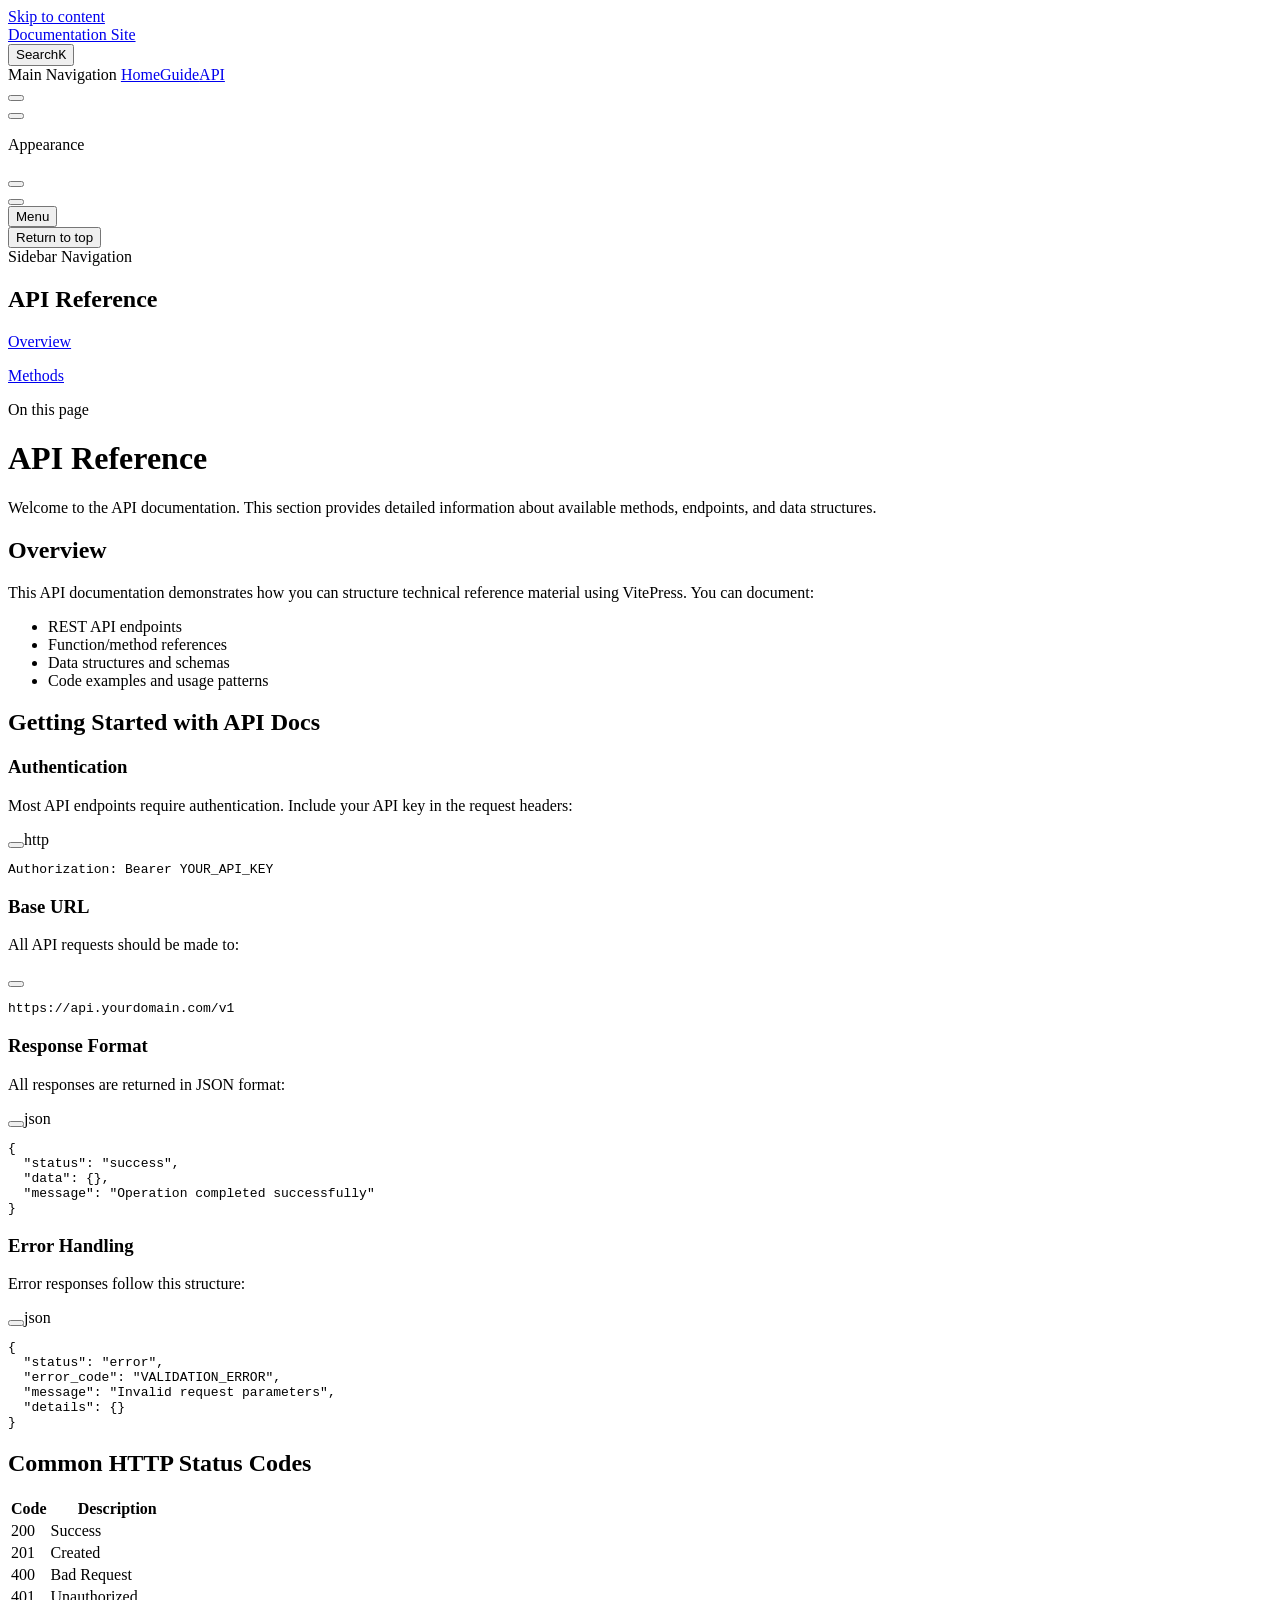
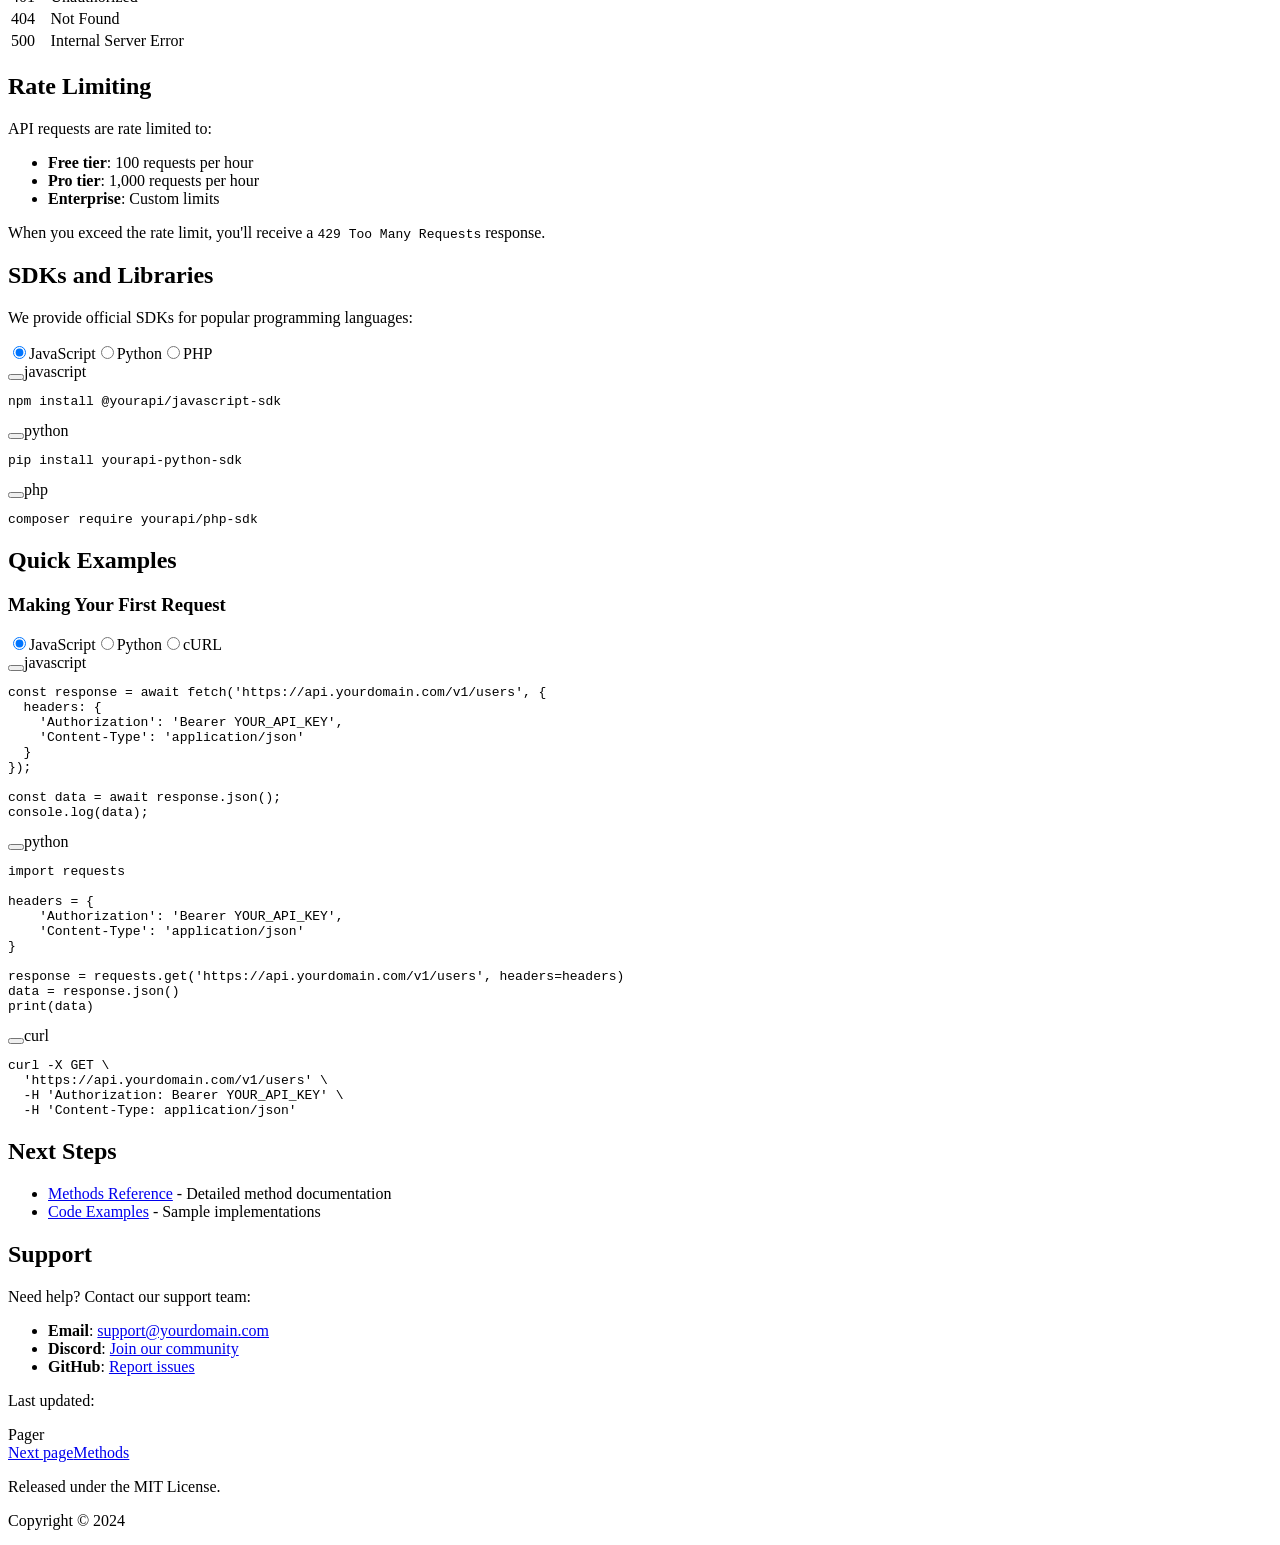
==== commit ad80c43f: "Deploy documentation - 2025-07-24 17:16:57" ====
--- a/api/index.html
+++ b/api/index.html
@@ -6,19 +6,19 @@
     <title>API Reference | Documentation Site</title>
     <meta name="description" content="A VitePress documentation site">
     <meta name="generator" content="VitePress v1.6.3">
-    <link rel="preload stylesheet" href="/assets/style.qp7qGaqN.css" as="style">
-    <link rel="preload stylesheet" href="/vp-icons.css" as="style">
+    <link rel="preload stylesheet" href="/sense-table-doc/assets/style.Nmbkr_uq.css" as="style">
+    <link rel="preload stylesheet" href="/sense-table-doc/vp-icons.css" as="style">
     
-    <script type="module" src="/assets/app.B1MjW492.js"></script>
-    <link rel="preload" href="/assets/inter-roman-latin.Di8DUHzh.woff2" as="font" type="font/woff2" crossorigin="">
-    <link rel="modulepreload" href="/assets/chunks/theme.CQ7E8617.js">
-    <link rel="modulepreload" href="/assets/chunks/framework.S-Qvb3wi.js">
-    <link rel="modulepreload" href="/assets/api_index.md.C1-LeH94.lean.js">
+    <script type="module" src="/sense-table-doc/assets/app.lKVkgGn2.js"></script>
+    <link rel="preload" href="/sense-table-doc/assets/inter-roman-latin.Di8DUHzh.woff2" as="font" type="font/woff2" crossorigin="">
+    <link rel="modulepreload" href="/sense-table-doc/assets/chunks/theme.CyMkh6X6.js">
+    <link rel="modulepreload" href="/sense-table-doc/assets/chunks/framework.DX_Pp1fK.js">
+    <link rel="modulepreload" href="/sense-table-doc/assets/api_index.md.CAGAZFRm.lean.js">
     <script id="check-dark-mode">(()=>{const e=localStorage.getItem("vitepress-theme-appearance")||"auto",a=window.matchMedia("(prefers-color-scheme: dark)").matches;(!e||e==="auto"?a:e==="dark")&&document.documentElement.classList.add("dark")})();</script>
     <script id="check-mac-os">document.documentElement.classList.toggle("mac",/Mac|iPhone|iPod|iPad/i.test(navigator.platform));</script>
   </head>
   <body>
-    <div id="app"><div class="Layout" data-v-d8b57b2d><!--[--><!--]--><!--[--><span tabindex="-1" data-v-fcbfc0e0></span><a href="#VPContent" class="VPSkipLink visually-hidden" data-v-fcbfc0e0>Skip to content</a><!--]--><!----><header class="VPNav" data-v-d8b57b2d data-v-7ad780c2><div class="VPNavBar" data-v-7ad780c2 data-v-9fd4d1dd><div class="wrapper" data-v-9fd4d1dd><div class="container" data-v-9fd4d1dd><div class="title" data-v-9fd4d1dd><div class="VPNavBarTitle has-sidebar" data-v-9fd4d1dd data-v-9f43907a><a class="title" href="/" data-v-9f43907a><!--[--><!--]--><!----><span data-v-9f43907a>Documentation Site</span><!--[--><!--]--></a></div></div><div class="content" data-v-9fd4d1dd><div class="content-body" data-v-9fd4d1dd><!--[--><!--]--><div class="VPNavBarSearch search" data-v-9fd4d1dd><!--[--><!----><div id="local-search"><button type="button" class="DocSearch DocSearch-Button" aria-label="Search"><span class="DocSearch-Button-Container"><span class="vp-icon DocSearch-Search-Icon"></span><span class="DocSearch-Button-Placeholder">Search</span></span><span class="DocSearch-Button-Keys"><kbd class="DocSearch-Button-Key"></kbd><kbd class="DocSearch-Button-Key">K</kbd></span></button></div><!--]--></div><nav aria-labelledby="main-nav-aria-label" class="VPNavBarMenu menu" data-v-9fd4d1dd data-v-afb2845e><span id="main-nav-aria-label" class="visually-hidden" data-v-afb2845e> Main Navigation </span><!--[--><!--[--><a class="VPLink link VPNavBarMenuLink" href="/" tabindex="0" data-v-afb2845e data-v-815115f5><!--[--><span data-v-815115f5>Home</span><!--]--></a><!--]--><!--[--><a class="VPLink link VPNavBarMenuLink" href="/guide/" tabindex="0" data-v-afb2845e data-v-815115f5><!--[--><span data-v-815115f5>Guide</span><!--]--></a><!--]--><!--[--><a class="VPLink link VPNavBarMenuLink active" href="/api/" tabindex="0" data-v-afb2845e data-v-815115f5><!--[--><span data-v-815115f5>API</span><!--]--></a><!--]--><!--]--></nav><!----><div class="VPNavBarAppearance appearance" data-v-9fd4d1dd data-v-3f90c1a5><button class="VPSwitch VPSwitchAppearance" type="button" role="switch" title aria-checked="false" data-v-3f90c1a5 data-v-be9742d9 data-v-b4ccac88><span class="check" data-v-b4ccac88><span class="icon" data-v-b4ccac88><!--[--><span class="vpi-sun sun" data-v-be9742d9></span><span class="vpi-moon moon" data-v-be9742d9></span><!--]--></span></span></button></div><div class="VPSocialLinks VPNavBarSocialLinks social-links" data-v-9fd4d1dd data-v-ef6192dc data-v-e71e869c><!--[--><a class="VPSocialLink no-icon" href="https://github.com/SmooSenseAI/sense-table-doc" aria-label="github" target="_blank" rel="noopener" data-v-e71e869c data-v-60a9a2d3><span class="vpi-social-github"></span></a><!--]--></div><div class="VPFlyout VPNavBarExtra extra" data-v-9fd4d1dd data-v-f953d92f data-v-bfe7971f><button type="button" class="button" aria-haspopup="true" aria-expanded="false" aria-label="extra navigation" data-v-bfe7971f><span class="vpi-more-horizontal icon" data-v-bfe7971f></span></button><div class="menu" data-v-bfe7971f><div class="VPMenu" data-v-bfe7971f data-v-20ed86d6><!----><!--[--><!--[--><!----><div class="group" data-v-f953d92f><div class="item appearance" data-v-f953d92f><p class="label" data-v-f953d92f>Appearance</p><div class="appearance-action" data-v-f953d92f><button class="VPSwitch VPSwitchAppearance" type="button" role="switch" title aria-checked="false" data-v-f953d92f data-v-be9742d9 data-v-b4ccac88><span class="check" data-v-b4ccac88><span class="icon" data-v-b4ccac88><!--[--><span class="vpi-sun sun" data-v-be9742d9></span><span class="vpi-moon moon" data-v-be9742d9></span><!--]--></span></span></button></div></div></div><div class="group" data-v-f953d92f><div class="item social-links" data-v-f953d92f><div class="VPSocialLinks social-links-list" data-v-f953d92f data-v-e71e869c><!--[--><a class="VPSocialLink no-icon" href="https://github.com/SmooSenseAI/sense-table-doc" aria-label="github" target="_blank" rel="noopener" data-v-e71e869c data-v-60a9a2d3><span class="vpi-social-github"></span></a><!--]--></div></div></div><!--]--><!--]--></div></div></div><!--[--><!--]--><button type="button" class="VPNavBarHamburger hamburger" aria-label="mobile navigation" aria-expanded="false" aria-controls="VPNavScreen" data-v-9fd4d1dd data-v-6bee1efd><span class="container" data-v-6bee1efd><span class="top" data-v-6bee1efd></span><span class="middle" data-v-6bee1efd></span><span class="bottom" data-v-6bee1efd></span></span></button></div></div></div></div><div class="divider" data-v-9fd4d1dd><div class="divider-line" data-v-9fd4d1dd></div></div></div><!----></header><div class="VPLocalNav has-sidebar empty" data-v-d8b57b2d data-v-2488c25a><div class="container" data-v-2488c25a><button class="menu" aria-expanded="false" aria-controls="VPSidebarNav" data-v-2488c25a><span class="vpi-align-left menu-icon" data-v-2488c25a></span><span class="menu-text" data-v-2488c25a>Menu</span></button><div class="VPLocalNavOutlineDropdown" style="--vp-vh:0px;" data-v-2488c25a data-v-6b867909><button data-v-6b867909>Return to top</button><!----></div></div></div><aside class="VPSidebar" data-v-d8b57b2d data-v-42c4c606><div class="curtain" data-v-42c4c606></div><nav class="nav" id="VPSidebarNav" aria-labelledby="sidebar-aria-label" tabindex="-1" data-v-42c4c606><span class="visually-hidden" id="sidebar-aria-label" data-v-42c4c606> Sidebar Navigation </span><!--[--><!--]--><!--[--><div class="no-transition group" data-v-51288d80><section class="VPSidebarItem level-0 has-active" data-v-51288d80 data-v-0009425e><div class="item" role="button" tabindex="0" data-v-0009425e><div class="indicator" data-v-0009425e></div><h2 class="text" data-v-0009425e>API Reference</h2><!----></div><div class="items" data-v-0009425e><!--[--><div class="VPSidebarItem level-1 is-link" data-v-0009425e data-v-0009425e><div class="item" data-v-0009425e><div class="indicator" data-v-0009425e></div><a class="VPLink link link" href="/api/" data-v-0009425e><!--[--><p class="text" data-v-0009425e>Overview</p><!--]--></a><!----></div><!----></div><div class="VPSidebarItem level-1 is-link" data-v-0009425e data-v-0009425e><div class="item" data-v-0009425e><div class="indicator" data-v-0009425e></div><a class="VPLink link link" href="/api/methods" data-v-0009425e><!--[--><p class="text" data-v-0009425e>Methods</p><!--]--></a><!----></div><!----></div><!--]--></div></section></div><!--]--><!--[--><!--]--></nav></aside><div class="VPContent has-sidebar" id="VPContent" data-v-d8b57b2d data-v-9a6c75ad><div class="VPDoc has-sidebar has-aside" data-v-9a6c75ad data-v-e6f2a212><!--[--><!--]--><div class="container" data-v-e6f2a212><div class="aside" data-v-e6f2a212><div class="aside-curtain" data-v-e6f2a212></div><div class="aside-container" data-v-e6f2a212><div class="aside-content" data-v-e6f2a212><div class="VPDocAside" data-v-e6f2a212 data-v-cb998dce><!--[--><!--]--><!--[--><!--]--><nav aria-labelledby="doc-outline-aria-label" class="VPDocAsideOutline" data-v-cb998dce data-v-f610f197><div class="content" data-v-f610f197><div class="outline-marker" data-v-f610f197></div><div aria-level="2" class="outline-title" id="doc-outline-aria-label" role="heading" data-v-f610f197>On this page</div><ul class="VPDocOutlineItem root" data-v-f610f197 data-v-53c99d69><!--[--><!--]--></ul></div></nav><!--[--><!--]--><div class="spacer" data-v-cb998dce></div><!--[--><!--]--><!----><!--[--><!--]--><!--[--><!--]--></div></div></div></div><div class="content" data-v-e6f2a212><div class="content-container" data-v-e6f2a212><!--[--><!--]--><main class="main" data-v-e6f2a212><div style="position:relative;" class="vp-doc _api_" data-v-e6f2a212><div><h1 id="api-reference" tabindex="-1">API Reference <a class="header-anchor" href="#api-reference" aria-label="Permalink to &quot;API Reference&quot;">​</a></h1><p>Welcome to the API documentation. This section provides detailed information about available methods, endpoints, and data structures.</p><h2 id="overview" tabindex="-1">Overview <a class="header-anchor" href="#overview" aria-label="Permalink to &quot;Overview&quot;">​</a></h2><p>This API documentation demonstrates how you can structure technical reference material using VitePress. You can document:</p><ul><li>REST API endpoints</li><li>Function/method references</li><li>Data structures and schemas</li><li>Code examples and usage patterns</li></ul><h2 id="getting-started-with-api-docs" tabindex="-1">Getting Started with API Docs <a class="header-anchor" href="#getting-started-with-api-docs" aria-label="Permalink to &quot;Getting Started with API Docs&quot;">​</a></h2><h3 id="authentication" tabindex="-1">Authentication <a class="header-anchor" href="#authentication" aria-label="Permalink to &quot;Authentication&quot;">​</a></h3><p>Most API endpoints require authentication. Include your API key in the request headers:</p><div class="language-http vp-adaptive-theme"><button title="Copy Code" class="copy"></button><span class="lang">http</span><pre class="shiki shiki-themes github-light github-dark vp-code" tabindex="0"><code><span class="line"><span style="--shiki-light:#22863A;--shiki-dark:#85E89D;">Authorization</span><span style="--shiki-light:#D73A49;--shiki-dark:#F97583;">:</span><span style="--shiki-light:#032F62;--shiki-dark:#9ECBFF;"> Bearer YOUR_API_KEY</span></span></code></pre></div><h3 id="base-url" tabindex="-1">Base URL <a class="header-anchor" href="#base-url" aria-label="Permalink to &quot;Base URL&quot;">​</a></h3><p>All API requests should be made to:</p><div class="language- vp-adaptive-theme"><button title="Copy Code" class="copy"></button><span class="lang"></span><pre class="shiki shiki-themes github-light github-dark vp-code" tabindex="0"><code><span class="line"><span>https://api.yourdomain.com/v1</span></span></code></pre></div><h3 id="response-format" tabindex="-1">Response Format <a class="header-anchor" href="#response-format" aria-label="Permalink to &quot;Response Format&quot;">​</a></h3><p>All responses are returned in JSON format:</p><div class="language-json vp-adaptive-theme"><button title="Copy Code" class="copy"></button><span class="lang">json</span><pre class="shiki shiki-themes github-light github-dark vp-code" tabindex="0"><code><span class="line"><span style="--shiki-light:#24292E;--shiki-dark:#E1E4E8;">{</span></span>
+    <div id="app"><div class="Layout" data-v-d8b57b2d><!--[--><!--]--><!--[--><span tabindex="-1" data-v-fcbfc0e0></span><a href="#VPContent" class="VPSkipLink visually-hidden" data-v-fcbfc0e0>Skip to content</a><!--]--><!----><header class="VPNav" data-v-d8b57b2d data-v-7ad780c2><div class="VPNavBar" data-v-7ad780c2 data-v-9fd4d1dd><div class="wrapper" data-v-9fd4d1dd><div class="container" data-v-9fd4d1dd><div class="title" data-v-9fd4d1dd><div class="VPNavBarTitle has-sidebar" data-v-9fd4d1dd data-v-9f43907a><a class="title" href="/sense-table-doc/" data-v-9f43907a><!--[--><!--]--><!----><span data-v-9f43907a>Documentation Site</span><!--[--><!--]--></a></div></div><div class="content" data-v-9fd4d1dd><div class="content-body" data-v-9fd4d1dd><!--[--><!--]--><div class="VPNavBarSearch search" data-v-9fd4d1dd><!--[--><!----><div id="local-search"><button type="button" class="DocSearch DocSearch-Button" aria-label="Search"><span class="DocSearch-Button-Container"><span class="vp-icon DocSearch-Search-Icon"></span><span class="DocSearch-Button-Placeholder">Search</span></span><span class="DocSearch-Button-Keys"><kbd class="DocSearch-Button-Key"></kbd><kbd class="DocSearch-Button-Key">K</kbd></span></button></div><!--]--></div><nav aria-labelledby="main-nav-aria-label" class="VPNavBarMenu menu" data-v-9fd4d1dd data-v-afb2845e><span id="main-nav-aria-label" class="visually-hidden" data-v-afb2845e> Main Navigation </span><!--[--><!--[--><a class="VPLink link VPNavBarMenuLink" href="/sense-table-doc/" tabindex="0" data-v-afb2845e data-v-815115f5><!--[--><span data-v-815115f5>Home</span><!--]--></a><!--]--><!--[--><a class="VPLink link VPNavBarMenuLink" href="/sense-table-doc/guide/" tabindex="0" data-v-afb2845e data-v-815115f5><!--[--><span data-v-815115f5>Guide</span><!--]--></a><!--]--><!--[--><a class="VPLink link VPNavBarMenuLink active" href="/sense-table-doc/api/" tabindex="0" data-v-afb2845e data-v-815115f5><!--[--><span data-v-815115f5>API</span><!--]--></a><!--]--><!--]--></nav><!----><div class="VPNavBarAppearance appearance" data-v-9fd4d1dd data-v-3f90c1a5><button class="VPSwitch VPSwitchAppearance" type="button" role="switch" title aria-checked="false" data-v-3f90c1a5 data-v-be9742d9 data-v-b4ccac88><span class="check" data-v-b4ccac88><span class="icon" data-v-b4ccac88><!--[--><span class="vpi-sun sun" data-v-be9742d9></span><span class="vpi-moon moon" data-v-be9742d9></span><!--]--></span></span></button></div><div class="VPSocialLinks VPNavBarSocialLinks social-links" data-v-9fd4d1dd data-v-ef6192dc data-v-e71e869c><!--[--><a class="VPSocialLink no-icon" href="https://github.com/SmooSenseAI/sense-table-doc" aria-label="github" target="_blank" rel="noopener" data-v-e71e869c data-v-60a9a2d3><span class="vpi-social-github"></span></a><!--]--></div><div class="VPFlyout VPNavBarExtra extra" data-v-9fd4d1dd data-v-f953d92f data-v-bfe7971f><button type="button" class="button" aria-haspopup="true" aria-expanded="false" aria-label="extra navigation" data-v-bfe7971f><span class="vpi-more-horizontal icon" data-v-bfe7971f></span></button><div class="menu" data-v-bfe7971f><div class="VPMenu" data-v-bfe7971f data-v-20ed86d6><!----><!--[--><!--[--><!----><div class="group" data-v-f953d92f><div class="item appearance" data-v-f953d92f><p class="label" data-v-f953d92f>Appearance</p><div class="appearance-action" data-v-f953d92f><button class="VPSwitch VPSwitchAppearance" type="button" role="switch" title aria-checked="false" data-v-f953d92f data-v-be9742d9 data-v-b4ccac88><span class="check" data-v-b4ccac88><span class="icon" data-v-b4ccac88><!--[--><span class="vpi-sun sun" data-v-be9742d9></span><span class="vpi-moon moon" data-v-be9742d9></span><!--]--></span></span></button></div></div></div><div class="group" data-v-f953d92f><div class="item social-links" data-v-f953d92f><div class="VPSocialLinks social-links-list" data-v-f953d92f data-v-e71e869c><!--[--><a class="VPSocialLink no-icon" href="https://github.com/SmooSenseAI/sense-table-doc" aria-label="github" target="_blank" rel="noopener" data-v-e71e869c data-v-60a9a2d3><span class="vpi-social-github"></span></a><!--]--></div></div></div><!--]--><!--]--></div></div></div><!--[--><!--]--><button type="button" class="VPNavBarHamburger hamburger" aria-label="mobile navigation" aria-expanded="false" aria-controls="VPNavScreen" data-v-9fd4d1dd data-v-6bee1efd><span class="container" data-v-6bee1efd><span class="top" data-v-6bee1efd></span><span class="middle" data-v-6bee1efd></span><span class="bottom" data-v-6bee1efd></span></span></button></div></div></div></div><div class="divider" data-v-9fd4d1dd><div class="divider-line" data-v-9fd4d1dd></div></div></div><!----></header><div class="VPLocalNav has-sidebar empty" data-v-d8b57b2d data-v-2488c25a><div class="container" data-v-2488c25a><button class="menu" aria-expanded="false" aria-controls="VPSidebarNav" data-v-2488c25a><span class="vpi-align-left menu-icon" data-v-2488c25a></span><span class="menu-text" data-v-2488c25a>Menu</span></button><div class="VPLocalNavOutlineDropdown" style="--vp-vh:0px;" data-v-2488c25a data-v-6b867909><button data-v-6b867909>Return to top</button><!----></div></div></div><aside class="VPSidebar" data-v-d8b57b2d data-v-42c4c606><div class="curtain" data-v-42c4c606></div><nav class="nav" id="VPSidebarNav" aria-labelledby="sidebar-aria-label" tabindex="-1" data-v-42c4c606><span class="visually-hidden" id="sidebar-aria-label" data-v-42c4c606> Sidebar Navigation </span><!--[--><!--]--><!--[--><div class="no-transition group" data-v-51288d80><section class="VPSidebarItem level-0 has-active" data-v-51288d80 data-v-0009425e><div class="item" role="button" tabindex="0" data-v-0009425e><div class="indicator" data-v-0009425e></div><h2 class="text" data-v-0009425e>API Reference</h2><!----></div><div class="items" data-v-0009425e><!--[--><div class="VPSidebarItem level-1 is-link" data-v-0009425e data-v-0009425e><div class="item" data-v-0009425e><div class="indicator" data-v-0009425e></div><a class="VPLink link link" href="/sense-table-doc/api/" data-v-0009425e><!--[--><p class="text" data-v-0009425e>Overview</p><!--]--></a><!----></div><!----></div><div class="VPSidebarItem level-1 is-link" data-v-0009425e data-v-0009425e><div class="item" data-v-0009425e><div class="indicator" data-v-0009425e></div><a class="VPLink link link" href="/sense-table-doc/api/methods" data-v-0009425e><!--[--><p class="text" data-v-0009425e>Methods</p><!--]--></a><!----></div><!----></div><!--]--></div></section></div><!--]--><!--[--><!--]--></nav></aside><div class="VPContent has-sidebar" id="VPContent" data-v-d8b57b2d data-v-9a6c75ad><div class="VPDoc has-sidebar has-aside" data-v-9a6c75ad data-v-e6f2a212><!--[--><!--]--><div class="container" data-v-e6f2a212><div class="aside" data-v-e6f2a212><div class="aside-curtain" data-v-e6f2a212></div><div class="aside-container" data-v-e6f2a212><div class="aside-content" data-v-e6f2a212><div class="VPDocAside" data-v-e6f2a212 data-v-cb998dce><!--[--><!--]--><!--[--><!--]--><nav aria-labelledby="doc-outline-aria-label" class="VPDocAsideOutline" data-v-cb998dce data-v-f610f197><div class="content" data-v-f610f197><div class="outline-marker" data-v-f610f197></div><div aria-level="2" class="outline-title" id="doc-outline-aria-label" role="heading" data-v-f610f197>On this page</div><ul class="VPDocOutlineItem root" data-v-f610f197 data-v-53c99d69><!--[--><!--]--></ul></div></nav><!--[--><!--]--><div class="spacer" data-v-cb998dce></div><!--[--><!--]--><!----><!--[--><!--]--><!--[--><!--]--></div></div></div></div><div class="content" data-v-e6f2a212><div class="content-container" data-v-e6f2a212><!--[--><!--]--><main class="main" data-v-e6f2a212><div style="position:relative;" class="vp-doc _sense-table-doc_api_" data-v-e6f2a212><div><h1 id="api-reference" tabindex="-1">API Reference <a class="header-anchor" href="#api-reference" aria-label="Permalink to &quot;API Reference&quot;">​</a></h1><p>Welcome to the API documentation. This section provides detailed information about available methods, endpoints, and data structures.</p><h2 id="overview" tabindex="-1">Overview <a class="header-anchor" href="#overview" aria-label="Permalink to &quot;Overview&quot;">​</a></h2><p>This API documentation demonstrates how you can structure technical reference material using VitePress. You can document:</p><ul><li>REST API endpoints</li><li>Function/method references</li><li>Data structures and schemas</li><li>Code examples and usage patterns</li></ul><h2 id="getting-started-with-api-docs" tabindex="-1">Getting Started with API Docs <a class="header-anchor" href="#getting-started-with-api-docs" aria-label="Permalink to &quot;Getting Started with API Docs&quot;">​</a></h2><h3 id="authentication" tabindex="-1">Authentication <a class="header-anchor" href="#authentication" aria-label="Permalink to &quot;Authentication&quot;">​</a></h3><p>Most API endpoints require authentication. Include your API key in the request headers:</p><div class="language-http vp-adaptive-theme"><button title="Copy Code" class="copy"></button><span class="lang">http</span><pre class="shiki shiki-themes github-light github-dark vp-code" tabindex="0"><code><span class="line"><span style="--shiki-light:#22863A;--shiki-dark:#85E89D;">Authorization</span><span style="--shiki-light:#D73A49;--shiki-dark:#F97583;">:</span><span style="--shiki-light:#032F62;--shiki-dark:#9ECBFF;"> Bearer YOUR_API_KEY</span></span></code></pre></div><h3 id="base-url" tabindex="-1">Base URL <a class="header-anchor" href="#base-url" aria-label="Permalink to &quot;Base URL&quot;">​</a></h3><p>All API requests should be made to:</p><div class="language- vp-adaptive-theme"><button title="Copy Code" class="copy"></button><span class="lang"></span><pre class="shiki shiki-themes github-light github-dark vp-code" tabindex="0"><code><span class="line"><span>https://api.yourdomain.com/v1</span></span></code></pre></div><h3 id="response-format" tabindex="-1">Response Format <a class="header-anchor" href="#response-format" aria-label="Permalink to &quot;Response Format&quot;">​</a></h3><p>All responses are returned in JSON format:</p><div class="language-json vp-adaptive-theme"><button title="Copy Code" class="copy"></button><span class="lang">json</span><pre class="shiki shiki-themes github-light github-dark vp-code" tabindex="0"><code><span class="line"><span style="--shiki-light:#24292E;--shiki-dark:#E1E4E8;">{</span></span>
 <span class="line"><span style="--shiki-light:#005CC5;--shiki-dark:#79B8FF;">  &quot;status&quot;</span><span style="--shiki-light:#24292E;--shiki-dark:#E1E4E8;">: </span><span style="--shiki-light:#032F62;--shiki-dark:#9ECBFF;">&quot;success&quot;</span><span style="--shiki-light:#24292E;--shiki-dark:#E1E4E8;">,</span></span>
 <span class="line"><span style="--shiki-light:#005CC5;--shiki-dark:#79B8FF;">  &quot;data&quot;</span><span style="--shiki-light:#24292E;--shiki-dark:#E1E4E8;">: {},</span></span>
 <span class="line"><span style="--shiki-light:#005CC5;--shiki-dark:#79B8FF;">  &quot;message&quot;</span><span style="--shiki-light:#24292E;--shiki-dark:#E1E4E8;">: </span><span style="--shiki-light:#032F62;--shiki-dark:#9ECBFF;">&quot;Operation completed successfully&quot;</span></span>
@@ -27,7 +27,7 @@
 <span class="line"><span style="--shiki-light:#005CC5;--shiki-dark:#79B8FF;">  &quot;error_code&quot;</span><span style="--shiki-light:#24292E;--shiki-dark:#E1E4E8;">: </span><span style="--shiki-light:#032F62;--shiki-dark:#9ECBFF;">&quot;VALIDATION_ERROR&quot;</span><span style="--shiki-light:#24292E;--shiki-dark:#E1E4E8;">,</span></span>
 <span class="line"><span style="--shiki-light:#005CC5;--shiki-dark:#79B8FF;">  &quot;message&quot;</span><span style="--shiki-light:#24292E;--shiki-dark:#E1E4E8;">: </span><span style="--shiki-light:#032F62;--shiki-dark:#9ECBFF;">&quot;Invalid request parameters&quot;</span><span style="--shiki-light:#24292E;--shiki-dark:#E1E4E8;">,</span></span>
 <span class="line"><span style="--shiki-light:#005CC5;--shiki-dark:#79B8FF;">  &quot;details&quot;</span><span style="--shiki-light:#24292E;--shiki-dark:#E1E4E8;">: {}</span></span>
-<span class="line"><span style="--shiki-light:#24292E;--shiki-dark:#E1E4E8;">}</span></span></code></pre></div><h2 id="common-http-status-codes" tabindex="-1">Common HTTP Status Codes <a class="header-anchor" href="#common-http-status-codes" aria-label="Permalink to &quot;Common HTTP Status Codes&quot;">​</a></h2><table tabindex="0"><thead><tr><th>Code</th><th>Description</th></tr></thead><tbody><tr><td>200</td><td>Success</td></tr><tr><td>201</td><td>Created</td></tr><tr><td>400</td><td>Bad Request</td></tr><tr><td>401</td><td>Unauthorized</td></tr><tr><td>404</td><td>Not Found</td></tr><tr><td>500</td><td>Internal Server Error</td></tr></tbody></table><h2 id="rate-limiting" tabindex="-1">Rate Limiting <a class="header-anchor" href="#rate-limiting" aria-label="Permalink to &quot;Rate Limiting&quot;">​</a></h2><p>API requests are rate limited to:</p><ul><li><strong>Free tier</strong>: 100 requests per hour</li><li><strong>Pro tier</strong>: 1,000 requests per hour</li><li><strong>Enterprise</strong>: Custom limits</li></ul><p>When you exceed the rate limit, you&#39;ll receive a <code>429 Too Many Requests</code> response.</p><h2 id="sdks-and-libraries" tabindex="-1">SDKs and Libraries <a class="header-anchor" href="#sdks-and-libraries" aria-label="Permalink to &quot;SDKs and Libraries&quot;">​</a></h2><p>We provide official SDKs for popular programming languages:</p><div class="vp-code-group vp-adaptive-theme"><div class="tabs"><input type="radio" name="group-3hYub" id="tab-YQcXtUs" checked><label data-title="JavaScript" for="tab-YQcXtUs">JavaScript</label><input type="radio" name="group-3hYub" id="tab-XOoTg2x"><label data-title="Python" for="tab-XOoTg2x">Python</label><input type="radio" name="group-3hYub" id="tab-ECyIkz9"><label data-title="PHP" for="tab-ECyIkz9">PHP</label></div><div class="blocks"><div class="language-javascript vp-adaptive-theme active"><button title="Copy Code" class="copy"></button><span class="lang">javascript</span><pre class="shiki shiki-themes github-light github-dark vp-code" tabindex="0"><code><span class="line"><span style="--shiki-light:#24292E;--shiki-dark:#E1E4E8;">npm install @yourapi</span><span style="--shiki-light:#D73A49;--shiki-dark:#F97583;">/</span><span style="--shiki-light:#24292E;--shiki-dark:#E1E4E8;">javascript</span><span style="--shiki-light:#D73A49;--shiki-dark:#F97583;">-</span><span style="--shiki-light:#24292E;--shiki-dark:#E1E4E8;">sdk</span></span></code></pre></div><div class="language-python vp-adaptive-theme"><button title="Copy Code" class="copy"></button><span class="lang">python</span><pre class="shiki shiki-themes github-light github-dark vp-code" tabindex="0"><code><span class="line"><span style="--shiki-light:#24292E;--shiki-dark:#E1E4E8;">pip install yourapi</span><span style="--shiki-light:#D73A49;--shiki-dark:#F97583;">-</span><span style="--shiki-light:#24292E;--shiki-dark:#E1E4E8;">python</span><span style="--shiki-light:#D73A49;--shiki-dark:#F97583;">-</span><span style="--shiki-light:#24292E;--shiki-dark:#E1E4E8;">sdk</span></span></code></pre></div><div class="language-php vp-adaptive-theme"><button title="Copy Code" class="copy"></button><span class="lang">php</span><pre class="shiki shiki-themes github-light github-dark vp-code" tabindex="0"><code><span class="line"><span style="--shiki-light:#005CC5;--shiki-dark:#79B8FF;">composer</span><span style="--shiki-light:#D73A49;--shiki-dark:#F97583;"> require</span><span style="--shiki-light:#005CC5;--shiki-dark:#79B8FF;"> yourapi</span><span style="--shiki-light:#D73A49;--shiki-dark:#F97583;">/</span><span style="--shiki-light:#005CC5;--shiki-dark:#79B8FF;">php</span><span style="--shiki-light:#D73A49;--shiki-dark:#F97583;">-</span><span style="--shiki-light:#005CC5;--shiki-dark:#79B8FF;">sdk</span></span></code></pre></div></div></div><h2 id="quick-examples" tabindex="-1">Quick Examples <a class="header-anchor" href="#quick-examples" aria-label="Permalink to &quot;Quick Examples&quot;">​</a></h2><h3 id="making-your-first-request" tabindex="-1">Making Your First Request <a class="header-anchor" href="#making-your-first-request" aria-label="Permalink to &quot;Making Your First Request&quot;">​</a></h3><div class="vp-code-group vp-adaptive-theme"><div class="tabs"><input type="radio" name="group-wmbyU" id="tab-gVQF988" checked><label data-title="JavaScript" for="tab-gVQF988">JavaScript</label><input type="radio" name="group-wmbyU" id="tab-8UqFPob"><label data-title="Python" for="tab-8UqFPob">Python</label><input type="radio" name="group-wmbyU" id="tab-QsQl13e"><label data-title="cURL" for="tab-QsQl13e">cURL</label></div><div class="blocks"><div class="language-javascript vp-adaptive-theme active"><button title="Copy Code" class="copy"></button><span class="lang">javascript</span><pre class="shiki shiki-themes github-light github-dark vp-code" tabindex="0"><code><span class="line"><span style="--shiki-light:#D73A49;--shiki-dark:#F97583;">const</span><span style="--shiki-light:#005CC5;--shiki-dark:#79B8FF;"> response</span><span style="--shiki-light:#D73A49;--shiki-dark:#F97583;"> =</span><span style="--shiki-light:#D73A49;--shiki-dark:#F97583;"> await</span><span style="--shiki-light:#6F42C1;--shiki-dark:#B392F0;"> fetch</span><span style="--shiki-light:#24292E;--shiki-dark:#E1E4E8;">(</span><span style="--shiki-light:#032F62;--shiki-dark:#9ECBFF;">&#39;https://api.yourdomain.com/v1/users&#39;</span><span style="--shiki-light:#24292E;--shiki-dark:#E1E4E8;">, {</span></span>
+<span class="line"><span style="--shiki-light:#24292E;--shiki-dark:#E1E4E8;">}</span></span></code></pre></div><h2 id="common-http-status-codes" tabindex="-1">Common HTTP Status Codes <a class="header-anchor" href="#common-http-status-codes" aria-label="Permalink to &quot;Common HTTP Status Codes&quot;">​</a></h2><table tabindex="0"><thead><tr><th>Code</th><th>Description</th></tr></thead><tbody><tr><td>200</td><td>Success</td></tr><tr><td>201</td><td>Created</td></tr><tr><td>400</td><td>Bad Request</td></tr><tr><td>401</td><td>Unauthorized</td></tr><tr><td>404</td><td>Not Found</td></tr><tr><td>500</td><td>Internal Server Error</td></tr></tbody></table><h2 id="rate-limiting" tabindex="-1">Rate Limiting <a class="header-anchor" href="#rate-limiting" aria-label="Permalink to &quot;Rate Limiting&quot;">​</a></h2><p>API requests are rate limited to:</p><ul><li><strong>Free tier</strong>: 100 requests per hour</li><li><strong>Pro tier</strong>: 1,000 requests per hour</li><li><strong>Enterprise</strong>: Custom limits</li></ul><p>When you exceed the rate limit, you&#39;ll receive a <code>429 Too Many Requests</code> response.</p><h2 id="sdks-and-libraries" tabindex="-1">SDKs and Libraries <a class="header-anchor" href="#sdks-and-libraries" aria-label="Permalink to &quot;SDKs and Libraries&quot;">​</a></h2><p>We provide official SDKs for popular programming languages:</p><div class="vp-code-group vp-adaptive-theme"><div class="tabs"><input type="radio" name="group-E5GF7" id="tab-4HVhrGm" checked><label data-title="JavaScript" for="tab-4HVhrGm">JavaScript</label><input type="radio" name="group-E5GF7" id="tab-hp64mKF"><label data-title="Python" for="tab-hp64mKF">Python</label><input type="radio" name="group-E5GF7" id="tab-TnZ3a6B"><label data-title="PHP" for="tab-TnZ3a6B">PHP</label></div><div class="blocks"><div class="language-javascript vp-adaptive-theme active"><button title="Copy Code" class="copy"></button><span class="lang">javascript</span><pre class="shiki shiki-themes github-light github-dark vp-code" tabindex="0"><code><span class="line"><span style="--shiki-light:#24292E;--shiki-dark:#E1E4E8;">npm install @yourapi</span><span style="--shiki-light:#D73A49;--shiki-dark:#F97583;">/</span><span style="--shiki-light:#24292E;--shiki-dark:#E1E4E8;">javascript</span><span style="--shiki-light:#D73A49;--shiki-dark:#F97583;">-</span><span style="--shiki-light:#24292E;--shiki-dark:#E1E4E8;">sdk</span></span></code></pre></div><div class="language-python vp-adaptive-theme"><button title="Copy Code" class="copy"></button><span class="lang">python</span><pre class="shiki shiki-themes github-light github-dark vp-code" tabindex="0"><code><span class="line"><span style="--shiki-light:#24292E;--shiki-dark:#E1E4E8;">pip install yourapi</span><span style="--shiki-light:#D73A49;--shiki-dark:#F97583;">-</span><span style="--shiki-light:#24292E;--shiki-dark:#E1E4E8;">python</span><span style="--shiki-light:#D73A49;--shiki-dark:#F97583;">-</span><span style="--shiki-light:#24292E;--shiki-dark:#E1E4E8;">sdk</span></span></code></pre></div><div class="language-php vp-adaptive-theme"><button title="Copy Code" class="copy"></button><span class="lang">php</span><pre class="shiki shiki-themes github-light github-dark vp-code" tabindex="0"><code><span class="line"><span style="--shiki-light:#005CC5;--shiki-dark:#79B8FF;">composer</span><span style="--shiki-light:#D73A49;--shiki-dark:#F97583;"> require</span><span style="--shiki-light:#005CC5;--shiki-dark:#79B8FF;"> yourapi</span><span style="--shiki-light:#D73A49;--shiki-dark:#F97583;">/</span><span style="--shiki-light:#005CC5;--shiki-dark:#79B8FF;">php</span><span style="--shiki-light:#D73A49;--shiki-dark:#F97583;">-</span><span style="--shiki-light:#005CC5;--shiki-dark:#79B8FF;">sdk</span></span></code></pre></div></div></div><h2 id="quick-examples" tabindex="-1">Quick Examples <a class="header-anchor" href="#quick-examples" aria-label="Permalink to &quot;Quick Examples&quot;">​</a></h2><h3 id="making-your-first-request" tabindex="-1">Making Your First Request <a class="header-anchor" href="#making-your-first-request" aria-label="Permalink to &quot;Making Your First Request&quot;">​</a></h3><div class="vp-code-group vp-adaptive-theme"><div class="tabs"><input type="radio" name="group-_H3SF" id="tab-FX_A-Nv" checked><label data-title="JavaScript" for="tab-FX_A-Nv">JavaScript</label><input type="radio" name="group-_H3SF" id="tab-5JOVSdw"><label data-title="Python" for="tab-5JOVSdw">Python</label><input type="radio" name="group-_H3SF" id="tab-InGWN8-"><label data-title="cURL" for="tab-InGWN8-">cURL</label></div><div class="blocks"><div class="language-javascript vp-adaptive-theme active"><button title="Copy Code" class="copy"></button><span class="lang">javascript</span><pre class="shiki shiki-themes github-light github-dark vp-code" tabindex="0"><code><span class="line"><span style="--shiki-light:#D73A49;--shiki-dark:#F97583;">const</span><span style="--shiki-light:#005CC5;--shiki-dark:#79B8FF;"> response</span><span style="--shiki-light:#D73A49;--shiki-dark:#F97583;"> =</span><span style="--shiki-light:#D73A49;--shiki-dark:#F97583;"> await</span><span style="--shiki-light:#6F42C1;--shiki-dark:#B392F0;"> fetch</span><span style="--shiki-light:#24292E;--shiki-dark:#E1E4E8;">(</span><span style="--shiki-light:#032F62;--shiki-dark:#9ECBFF;">&#39;https://api.yourdomain.com/v1/users&#39;</span><span style="--shiki-light:#24292E;--shiki-dark:#E1E4E8;">, {</span></span>
 <span class="line"><span style="--shiki-light:#24292E;--shiki-dark:#E1E4E8;">  headers: {</span></span>
 <span class="line"><span style="--shiki-light:#032F62;--shiki-dark:#9ECBFF;">    &#39;Authorization&#39;</span><span style="--shiki-light:#24292E;--shiki-dark:#E1E4E8;">: </span><span style="--shiki-light:#032F62;--shiki-dark:#9ECBFF;">&#39;Bearer YOUR_API_KEY&#39;</span><span style="--shiki-light:#24292E;--shiki-dark:#E1E4E8;">,</span></span>
 <span class="line"><span style="--shiki-light:#032F62;--shiki-dark:#9ECBFF;">    &#39;Content-Type&#39;</span><span style="--shiki-light:#24292E;--shiki-dark:#E1E4E8;">: </span><span style="--shiki-light:#032F62;--shiki-dark:#9ECBFF;">&#39;application/json&#39;</span></span>
@@ -47,8 +47,8 @@
 <span class="line"><span style="--shiki-light:#005CC5;--shiki-dark:#79B8FF;">print</span><span style="--shiki-light:#24292E;--shiki-dark:#E1E4E8;">(data)</span></span></code></pre></div><div class="language-curl vp-adaptive-theme"><button title="Copy Code" class="copy"></button><span class="lang">curl</span><pre class="shiki shiki-themes github-light github-dark vp-code" tabindex="0"><code><span class="line"><span>curl -X GET \</span></span>
 <span class="line"><span>  &#39;https://api.yourdomain.com/v1/users&#39; \</span></span>
 <span class="line"><span>  -H &#39;Authorization: Bearer YOUR_API_KEY&#39; \</span></span>
-<span class="line"><span>  -H &#39;Content-Type: application/json&#39;</span></span></code></pre></div></div></div><h2 id="next-steps" tabindex="-1">Next Steps <a class="header-anchor" href="#next-steps" aria-label="Permalink to &quot;Next Steps&quot;">​</a></h2><ul><li><a href="/api/methods">Methods Reference</a> - Detailed method documentation</li><li><a href="https://github.com/SmooSenseAI/sense-table-doc/tree/main/examples" target="_blank" rel="noreferrer">Code Examples</a> - Sample implementations</li></ul><h2 id="support" tabindex="-1">Support <a class="header-anchor" href="#support" aria-label="Permalink to &quot;Support&quot;">​</a></h2><p>Need help? Contact our support team:</p><ul><li><strong>Email</strong>: <a href="mailto:support@yourdomain.com" target="_blank" rel="noreferrer">support@yourdomain.com</a></li><li><strong>Discord</strong>: <a href="https://discord.gg/your-server" target="_blank" rel="noreferrer">Join our community</a></li><li><strong>GitHub</strong>: <a href="https://github.com/SmooSenseAI/sense-table-doc/issues" target="_blank" rel="noreferrer">Report issues</a></li></ul></div></div></main><footer class="VPDocFooter" data-v-e6f2a212 data-v-1bcd8184><!--[--><!--]--><div class="edit-info" data-v-1bcd8184><!----><div class="last-updated" data-v-1bcd8184><p class="VPLastUpdated" data-v-1bcd8184 data-v-1bb0c8a8>Last updated: <time datetime="2025-07-25T00:03:23.000Z" data-v-1bb0c8a8></time></p></div></div><nav class="prev-next" aria-labelledby="doc-footer-aria-label" data-v-1bcd8184><span class="visually-hidden" id="doc-footer-aria-label" data-v-1bcd8184>Pager</span><div class="pager" data-v-1bcd8184><!----></div><div class="pager" data-v-1bcd8184><a class="VPLink link pager-link next" href="/api/methods" data-v-1bcd8184><!--[--><span class="desc" data-v-1bcd8184>Next page</span><span class="title" data-v-1bcd8184>Methods</span><!--]--></a></div></nav></footer><!--[--><!--]--></div></div></div><!--[--><!--]--></div></div><footer class="VPFooter has-sidebar" data-v-d8b57b2d data-v-566314d4><div class="container" data-v-566314d4><p class="message" data-v-566314d4>Released under the MIT License.</p><p class="copyright" data-v-566314d4>Copyright © 2024</p></div></footer><!--[--><!--]--></div></div>
-    <script>window.__VP_HASH_MAP__=JSON.parse("{\"api_index.md\":\"C1-LeH94\",\"api_methods.md\":\"DYzZcr83\",\"guide_configuration.md\":\"DzNbH4d9\",\"guide_index.md\":\"DT-qyWfF\",\"guide_installation.md\":\"Ddfhg83A\",\"index.md\":\"BLoaq0x2\",\"readme.md\":\"0QteBjTn\"}");window.__VP_SITE_DATA__=JSON.parse("{\"lang\":\"en-US\",\"dir\":\"ltr\",\"title\":\"Documentation Site\",\"description\":\"A VitePress documentation site\",\"base\":\"/\",\"head\":[],\"router\":{\"prefetchLinks\":true},\"appearance\":true,\"themeConfig\":{\"nav\":[{\"text\":\"Home\",\"link\":\"/\"},{\"text\":\"Guide\",\"link\":\"/guide/\"},{\"text\":\"API\",\"link\":\"/api/\"}],\"sidebar\":{\"/guide/\":[{\"text\":\"Guide\",\"items\":[{\"text\":\"Getting Started\",\"link\":\"/guide/\"},{\"text\":\"Installation\",\"link\":\"/guide/installation\"},{\"text\":\"Configuration\",\"link\":\"/guide/configuration\"}]}],\"/api/\":[{\"text\":\"API Reference\",\"items\":[{\"text\":\"Overview\",\"link\":\"/api/\"},{\"text\":\"Methods\",\"link\":\"/api/methods\"}]}]},\"socialLinks\":[{\"icon\":\"github\",\"link\":\"https://github.com/SmooSenseAI/sense-table-doc\"}],\"footer\":{\"message\":\"Released under the MIT License.\",\"copyright\":\"Copyright © 2024\"},\"search\":{\"provider\":\"local\"}},\"locales\":{},\"scrollOffset\":134,\"cleanUrls\":true}");</script>
+<span class="line"><span>  -H &#39;Content-Type: application/json&#39;</span></span></code></pre></div></div></div><h2 id="next-steps" tabindex="-1">Next Steps <a class="header-anchor" href="#next-steps" aria-label="Permalink to &quot;Next Steps&quot;">​</a></h2><ul><li><a href="/sense-table-doc/api/methods">Methods Reference</a> - Detailed method documentation</li><li><a href="https://github.com/SmooSenseAI/sense-table-doc/tree/main/examples" target="_blank" rel="noreferrer">Code Examples</a> - Sample implementations</li></ul><h2 id="support" tabindex="-1">Support <a class="header-anchor" href="#support" aria-label="Permalink to &quot;Support&quot;">​</a></h2><p>Need help? Contact our support team:</p><ul><li><strong>Email</strong>: <a href="mailto:support@yourdomain.com" target="_blank" rel="noreferrer">support@yourdomain.com</a></li><li><strong>Discord</strong>: <a href="https://discord.gg/your-server" target="_blank" rel="noreferrer">Join our community</a></li><li><strong>GitHub</strong>: <a href="https://github.com/SmooSenseAI/sense-table-doc/issues" target="_blank" rel="noreferrer">Report issues</a></li></ul></div></div></main><footer class="VPDocFooter" data-v-e6f2a212 data-v-1bcd8184><!--[--><!--]--><div class="edit-info" data-v-1bcd8184><!----><div class="last-updated" data-v-1bcd8184><p class="VPLastUpdated" data-v-1bcd8184 data-v-1bb0c8a8>Last updated: <time datetime="2025-07-25T00:03:23.000Z" data-v-1bb0c8a8></time></p></div></div><nav class="prev-next" aria-labelledby="doc-footer-aria-label" data-v-1bcd8184><span class="visually-hidden" id="doc-footer-aria-label" data-v-1bcd8184>Pager</span><div class="pager" data-v-1bcd8184><!----></div><div class="pager" data-v-1bcd8184><a class="VPLink link pager-link next" href="/sense-table-doc/api/methods" data-v-1bcd8184><!--[--><span class="desc" data-v-1bcd8184>Next page</span><span class="title" data-v-1bcd8184>Methods</span><!--]--></a></div></nav></footer><!--[--><!--]--></div></div></div><!--[--><!--]--></div></div><footer class="VPFooter has-sidebar" data-v-d8b57b2d data-v-566314d4><div class="container" data-v-566314d4><p class="message" data-v-566314d4>Released under the MIT License.</p><p class="copyright" data-v-566314d4>Copyright © 2024</p></div></footer><!--[--><!--]--></div></div>
+    <script>window.__VP_HASH_MAP__=JSON.parse("{\"api_index.md\":\"CAGAZFRm\",\"api_methods.md\":\"Dx5kd8Lc\",\"guide_configuration.md\":\"DQZoHx-W\",\"guide_index.md\":\"D6-uk5yX\",\"guide_installation.md\":\"MjEHCbcJ\",\"index.md\":\"ChK8L9hH\",\"readme.md\":\"DRPhxse-\"}");window.__VP_SITE_DATA__=JSON.parse("{\"lang\":\"en-US\",\"dir\":\"ltr\",\"title\":\"Documentation Site\",\"description\":\"A VitePress documentation site\",\"base\":\"/sense-table-doc/\",\"head\":[],\"router\":{\"prefetchLinks\":true},\"appearance\":true,\"themeConfig\":{\"nav\":[{\"text\":\"Home\",\"link\":\"/\"},{\"text\":\"Guide\",\"link\":\"/guide/\"},{\"text\":\"API\",\"link\":\"/api/\"}],\"sidebar\":{\"/guide/\":[{\"text\":\"Guide\",\"items\":[{\"text\":\"Getting Started\",\"link\":\"/guide/\"},{\"text\":\"Installation\",\"link\":\"/guide/installation\"},{\"text\":\"Configuration\",\"link\":\"/guide/configuration\"}]}],\"/api/\":[{\"text\":\"API Reference\",\"items\":[{\"text\":\"Overview\",\"link\":\"/api/\"},{\"text\":\"Methods\",\"link\":\"/api/methods\"}]}]},\"socialLinks\":[{\"icon\":\"github\",\"link\":\"https://github.com/SmooSenseAI/sense-table-doc\"}],\"footer\":{\"message\":\"Released under the MIT License.\",\"copyright\":\"Copyright © 2024\"},\"search\":{\"provider\":\"local\"}},\"locales\":{},\"scrollOffset\":134,\"cleanUrls\":true}");</script>
     
   </body>
 </html>
